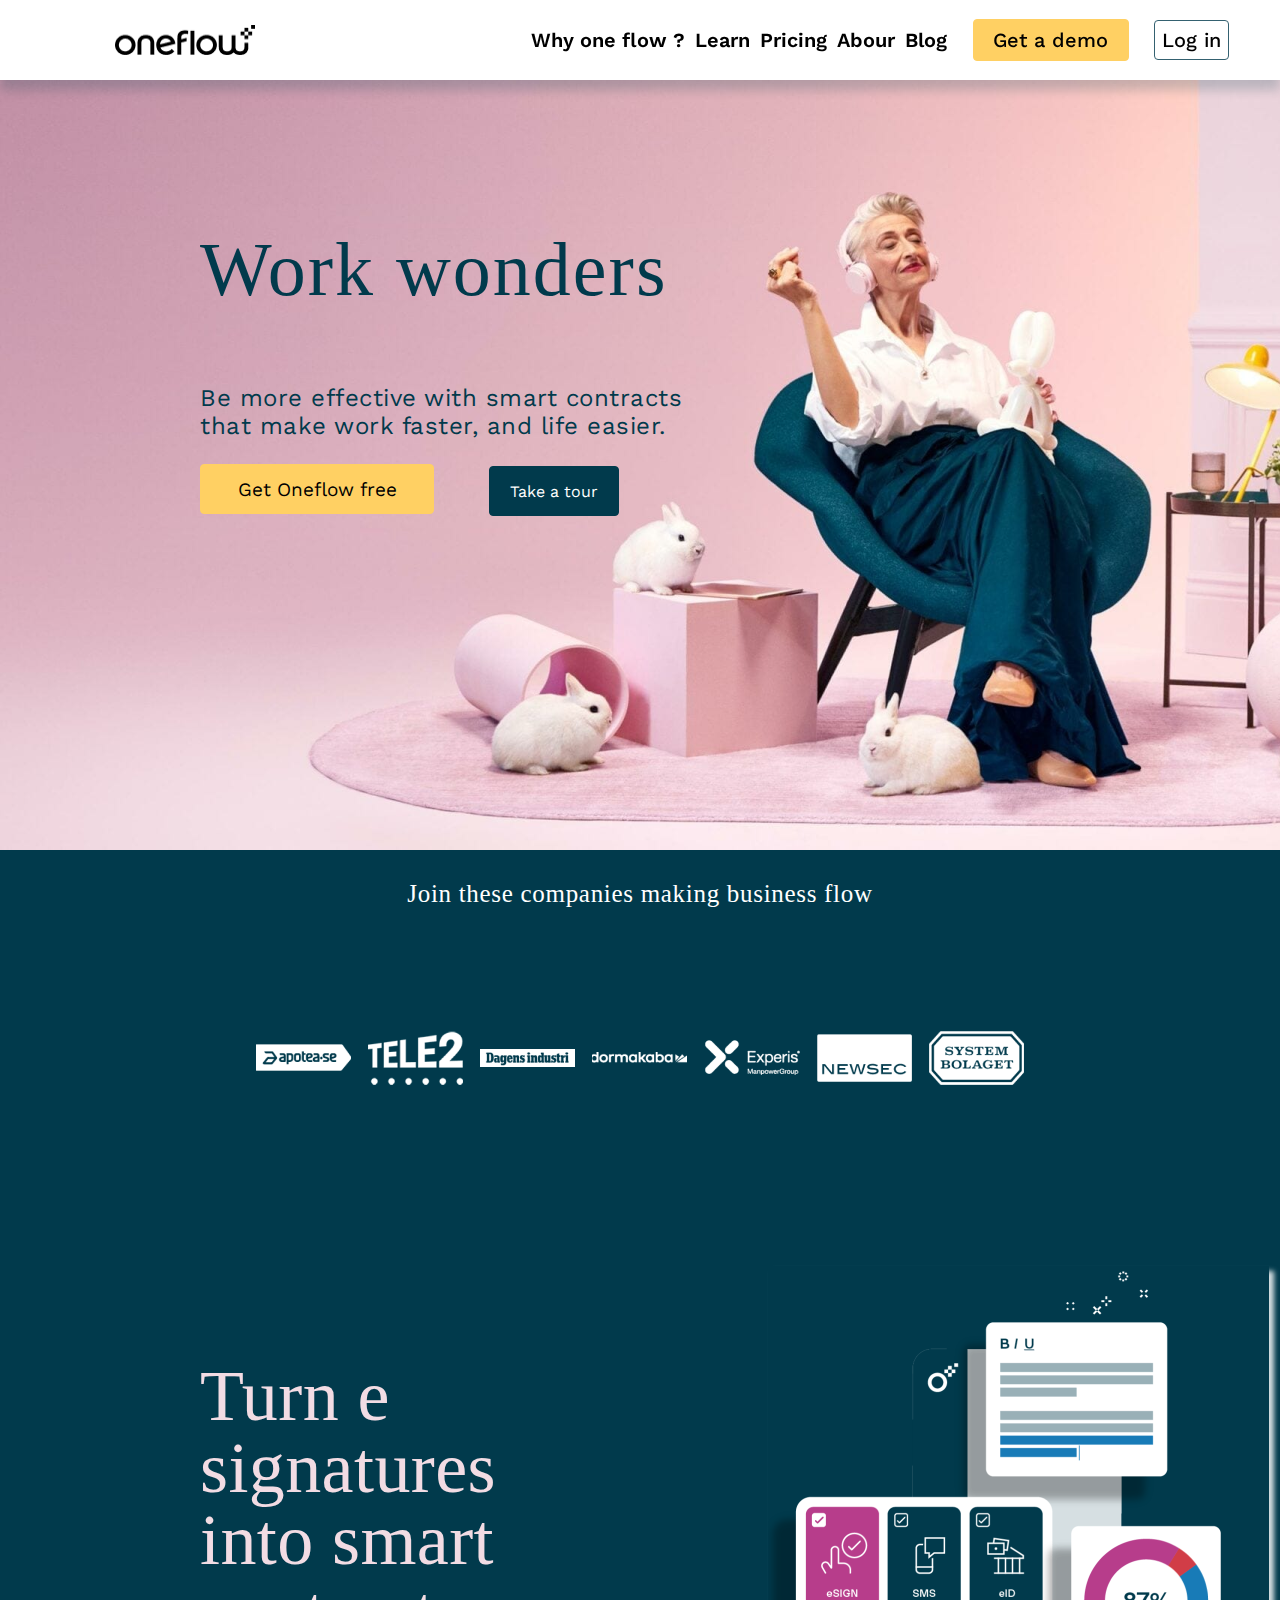
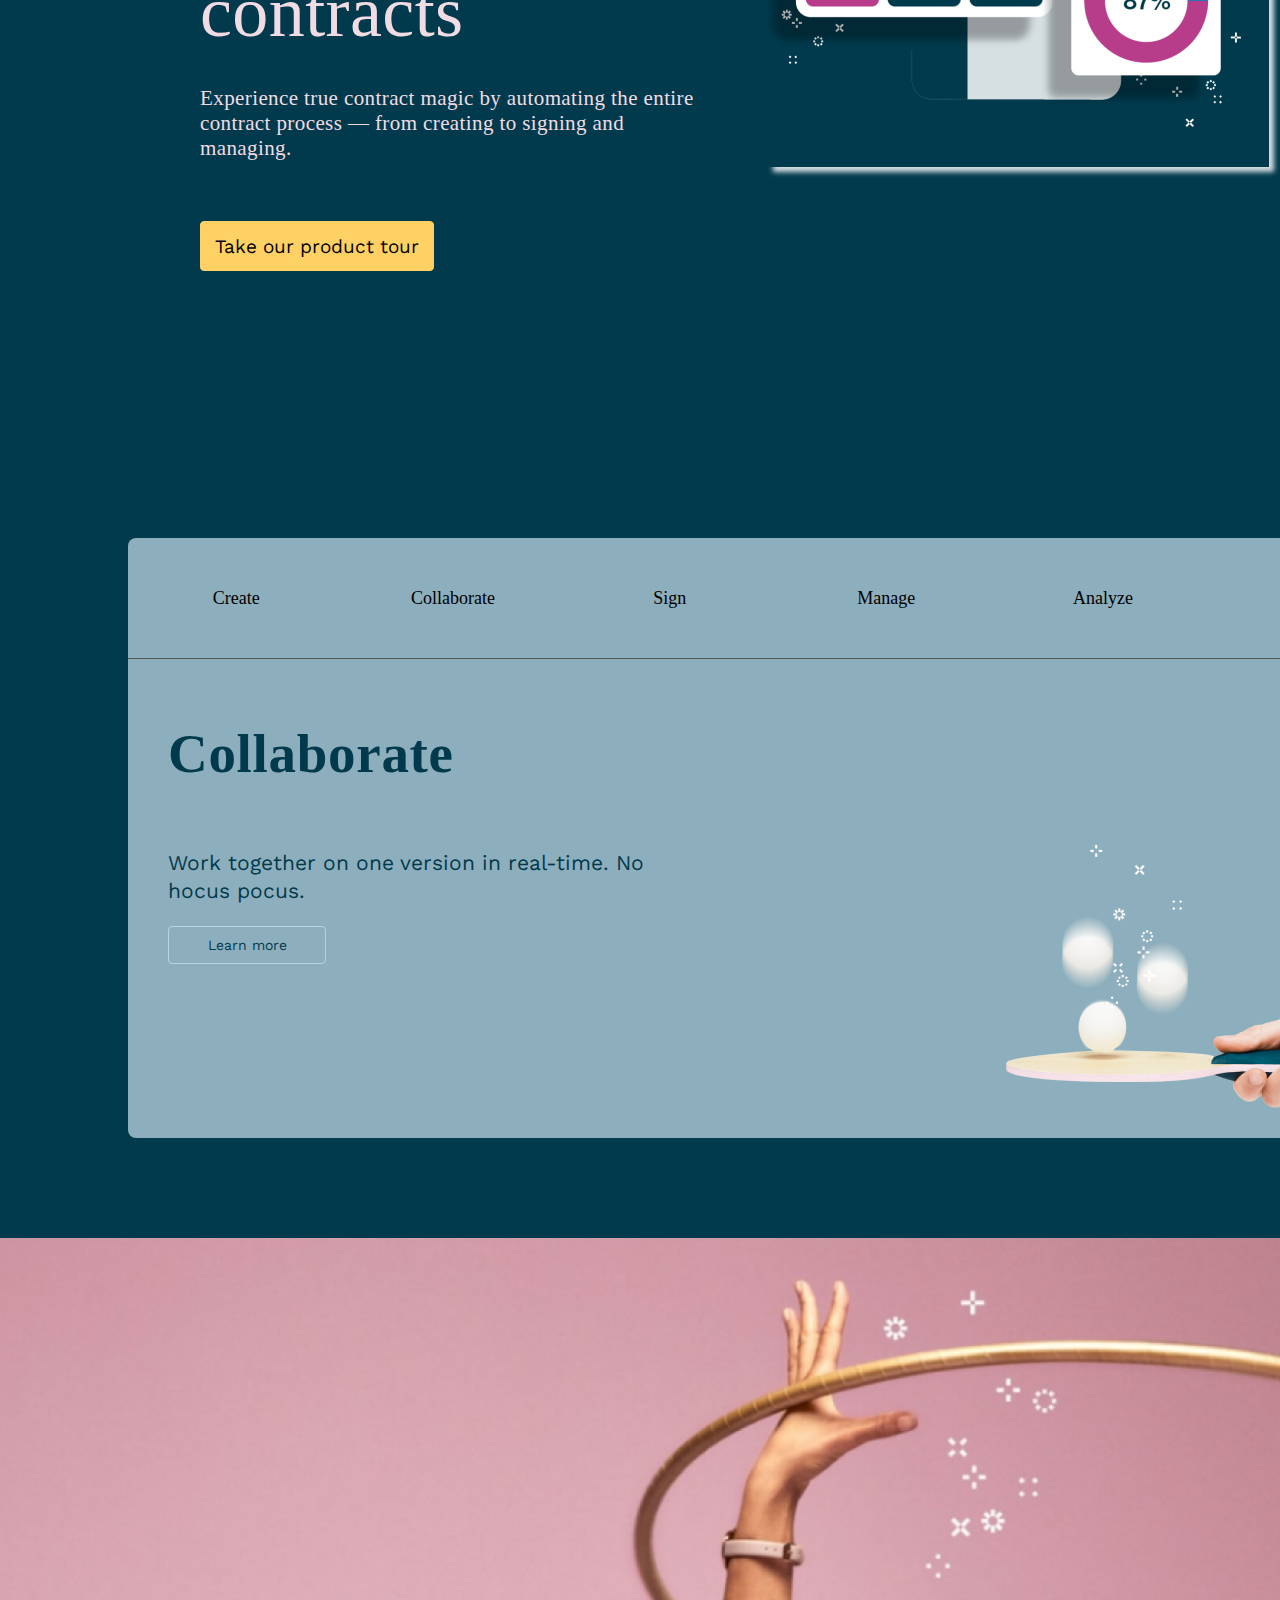
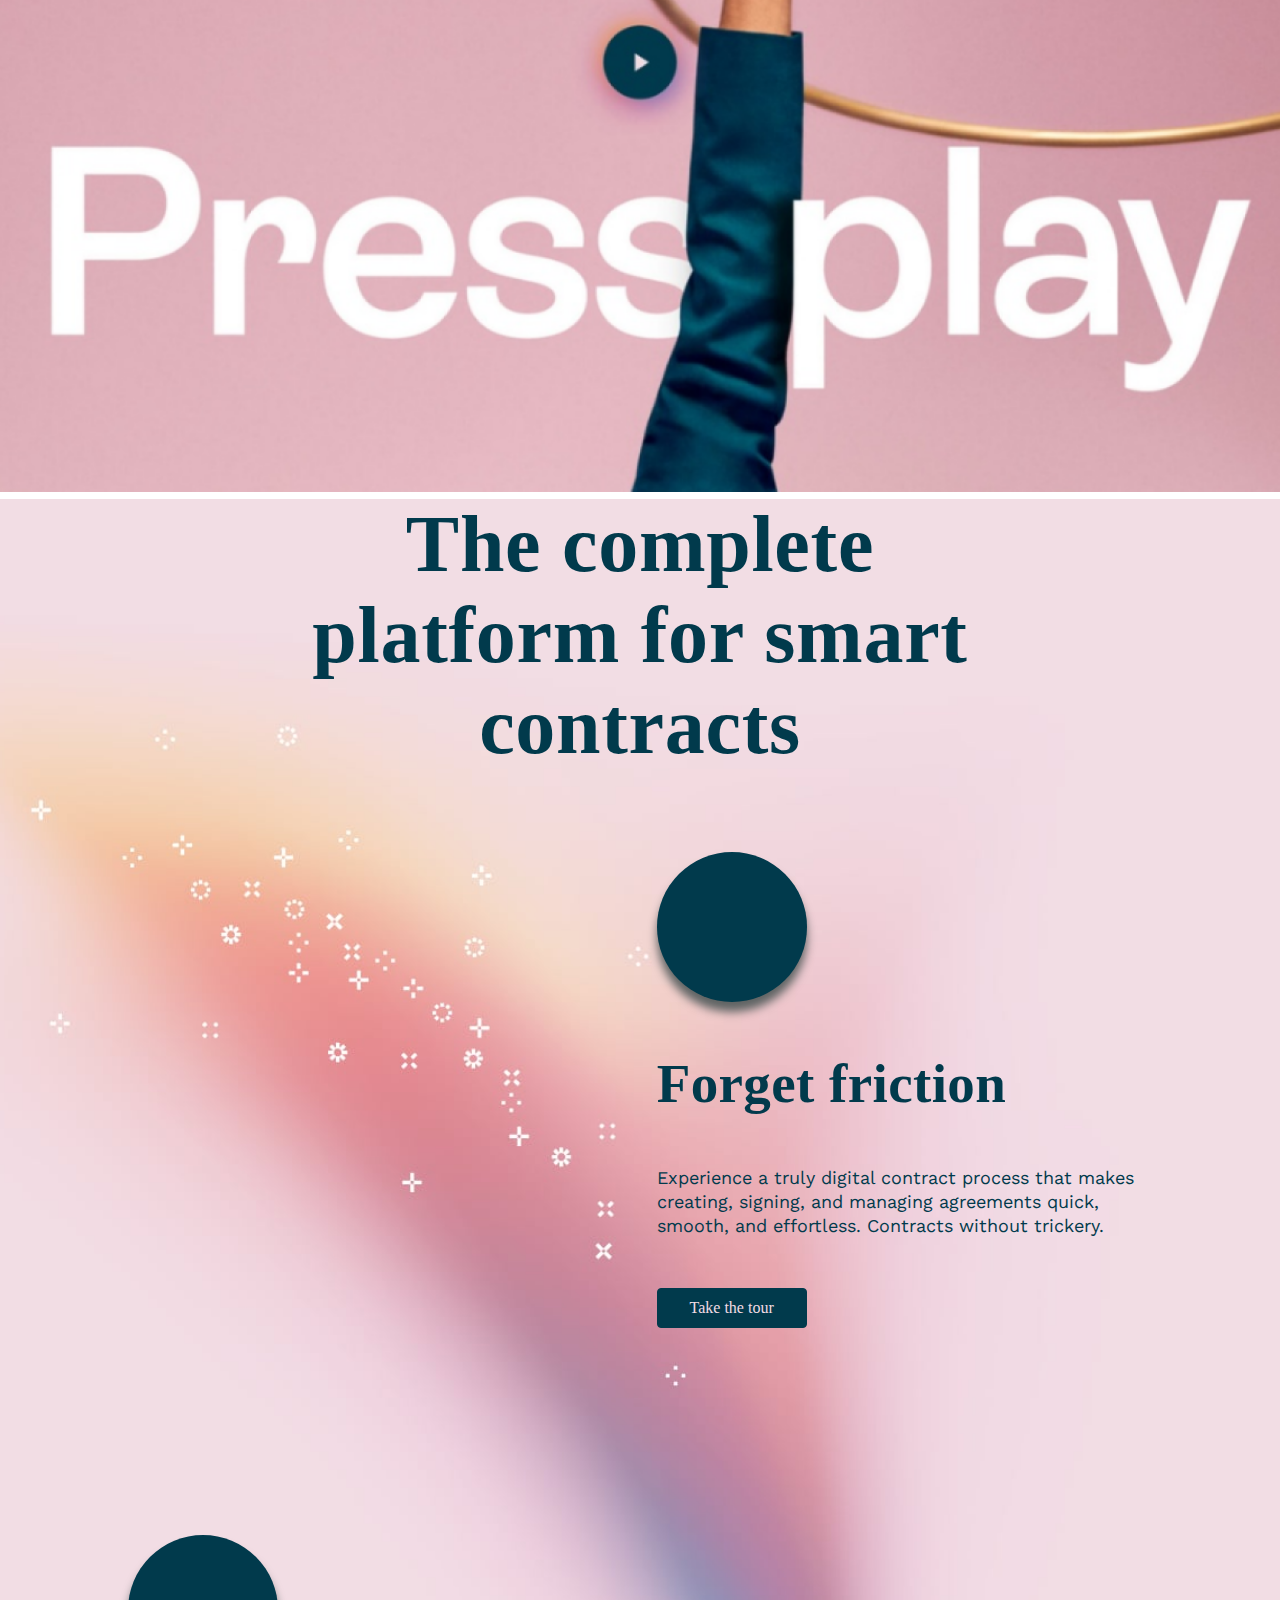
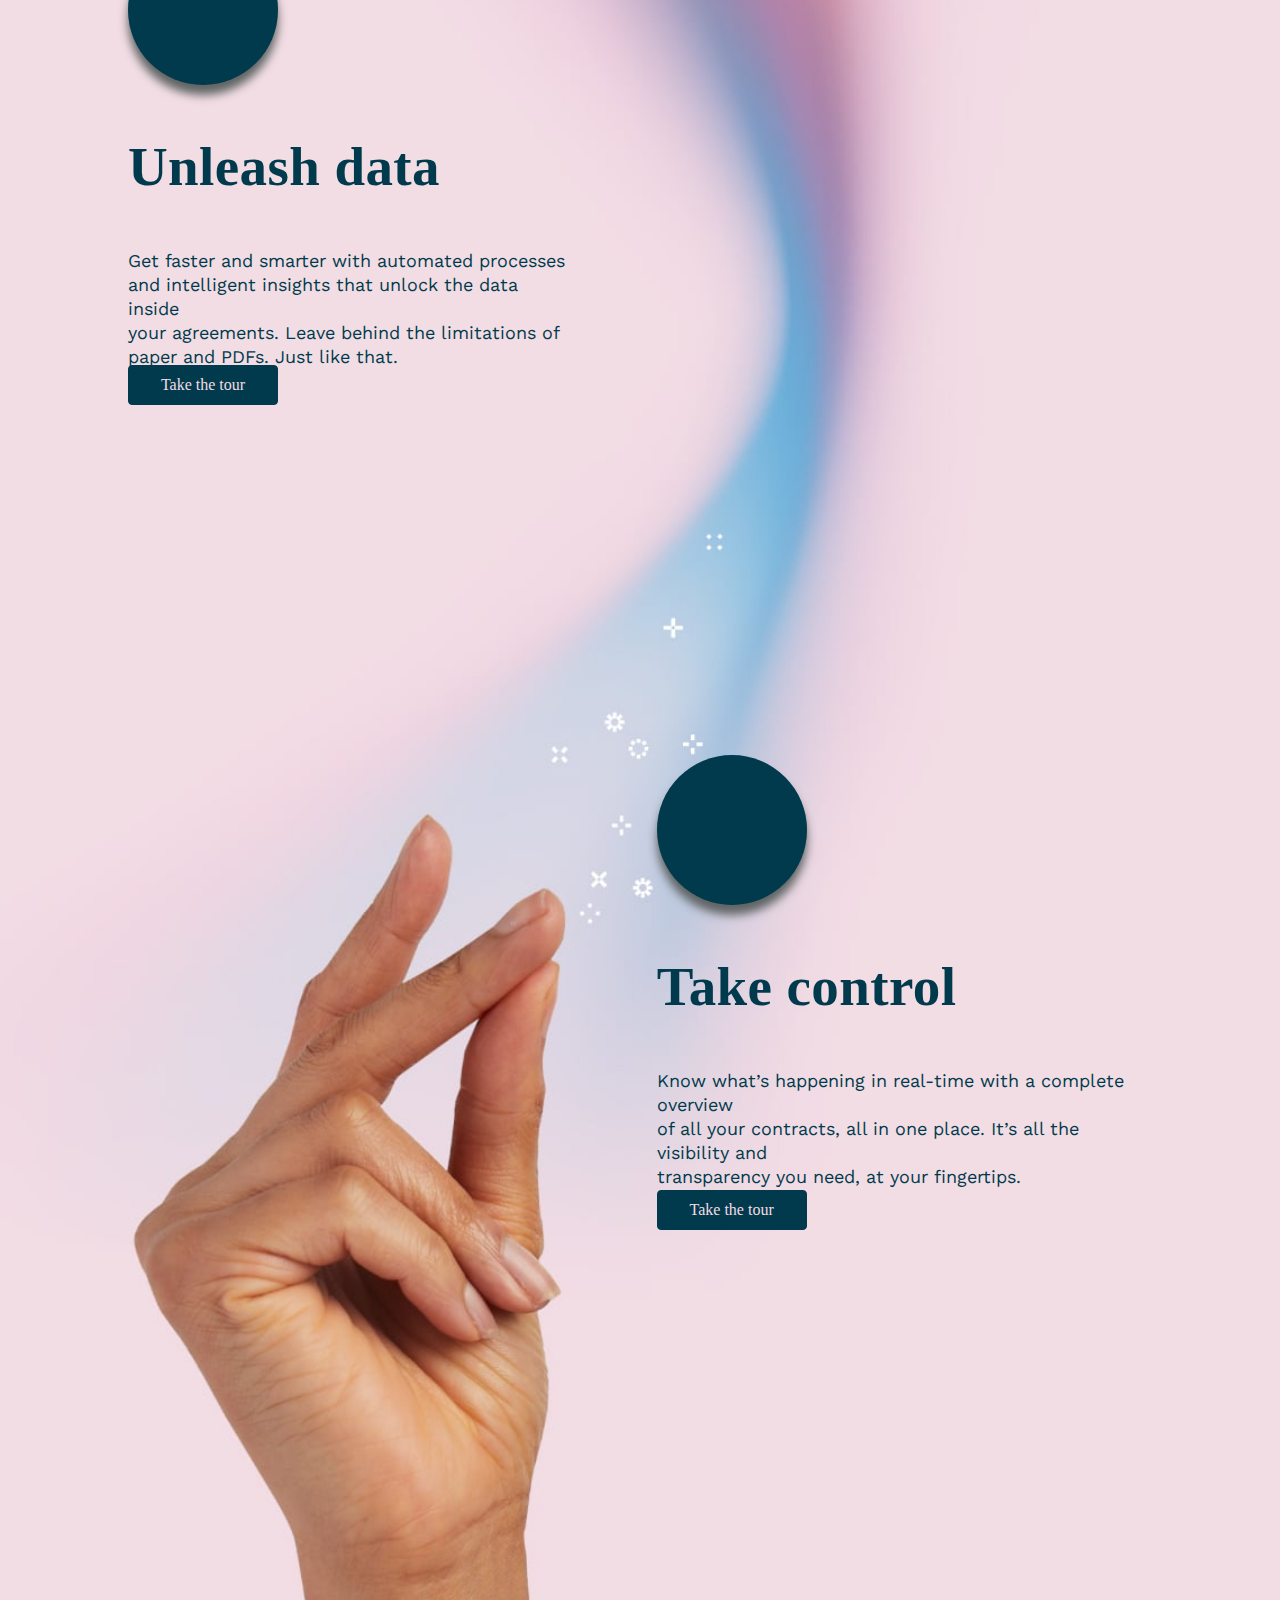
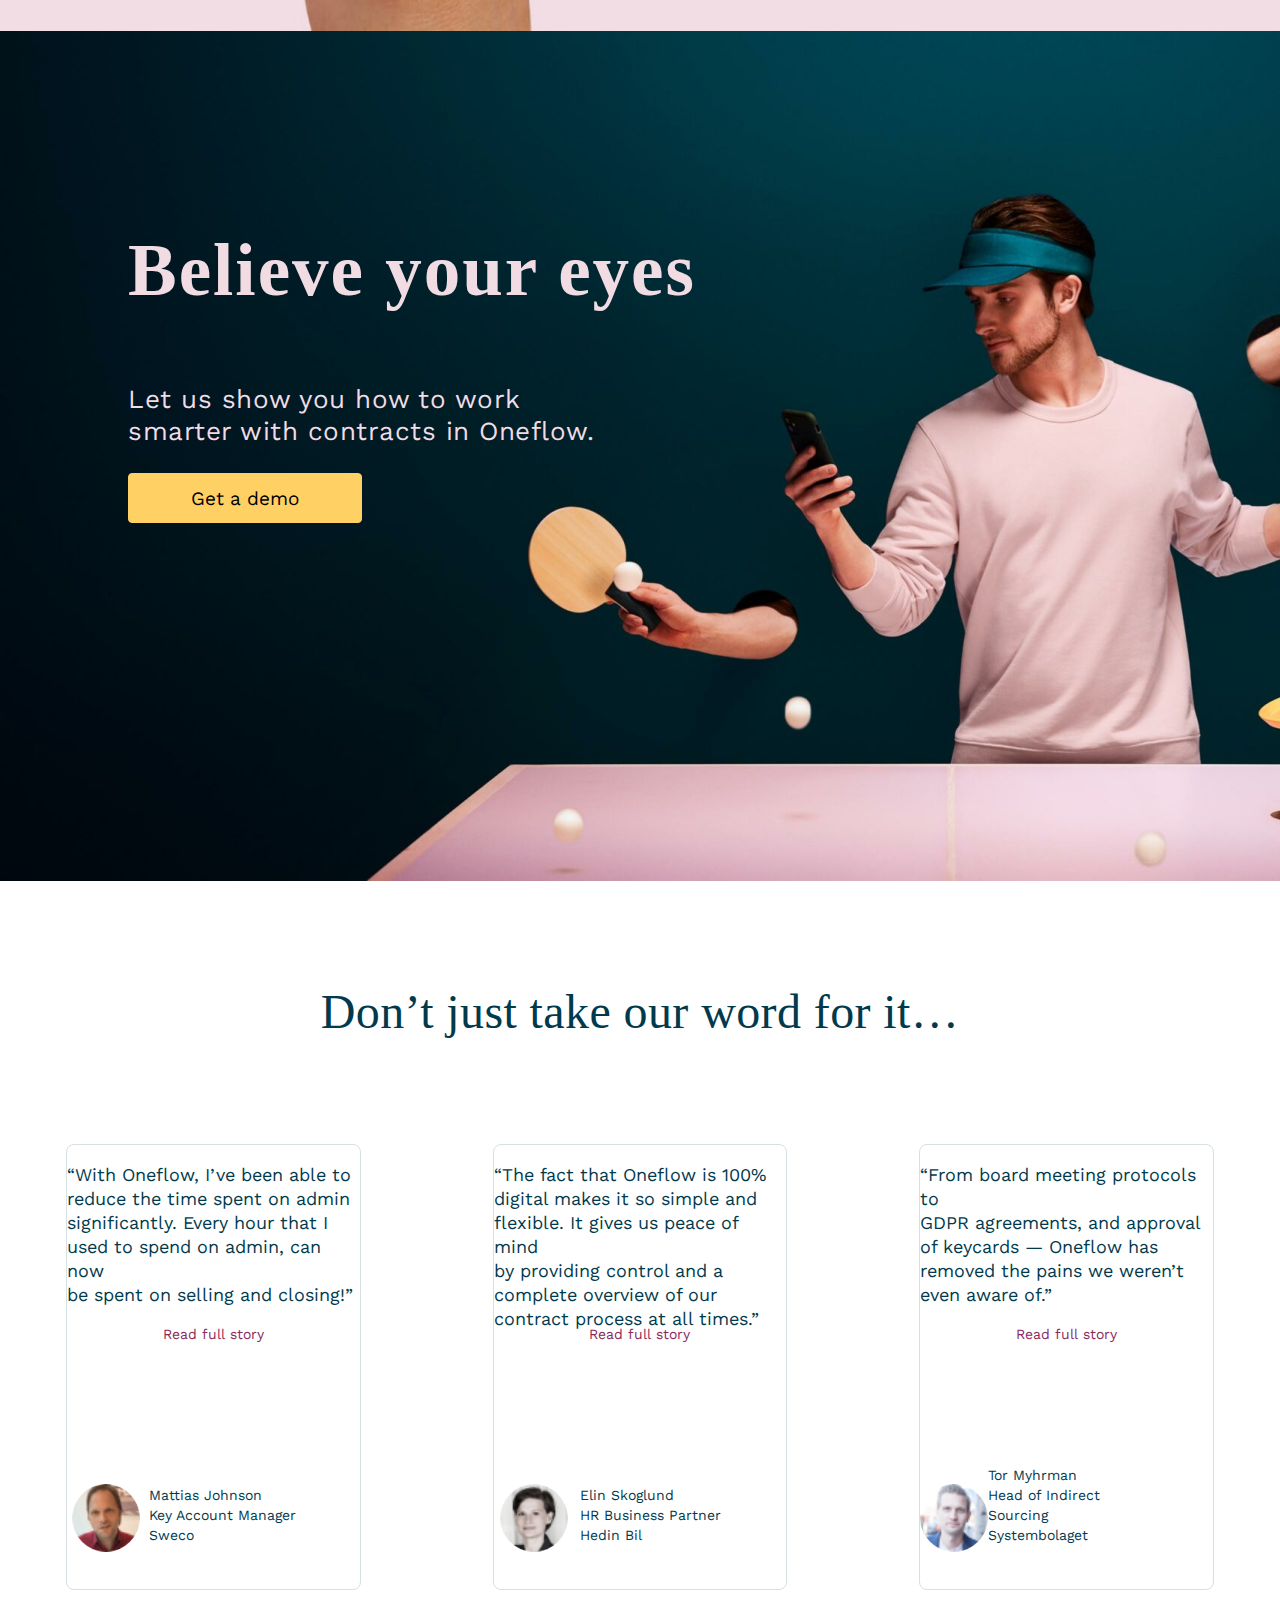
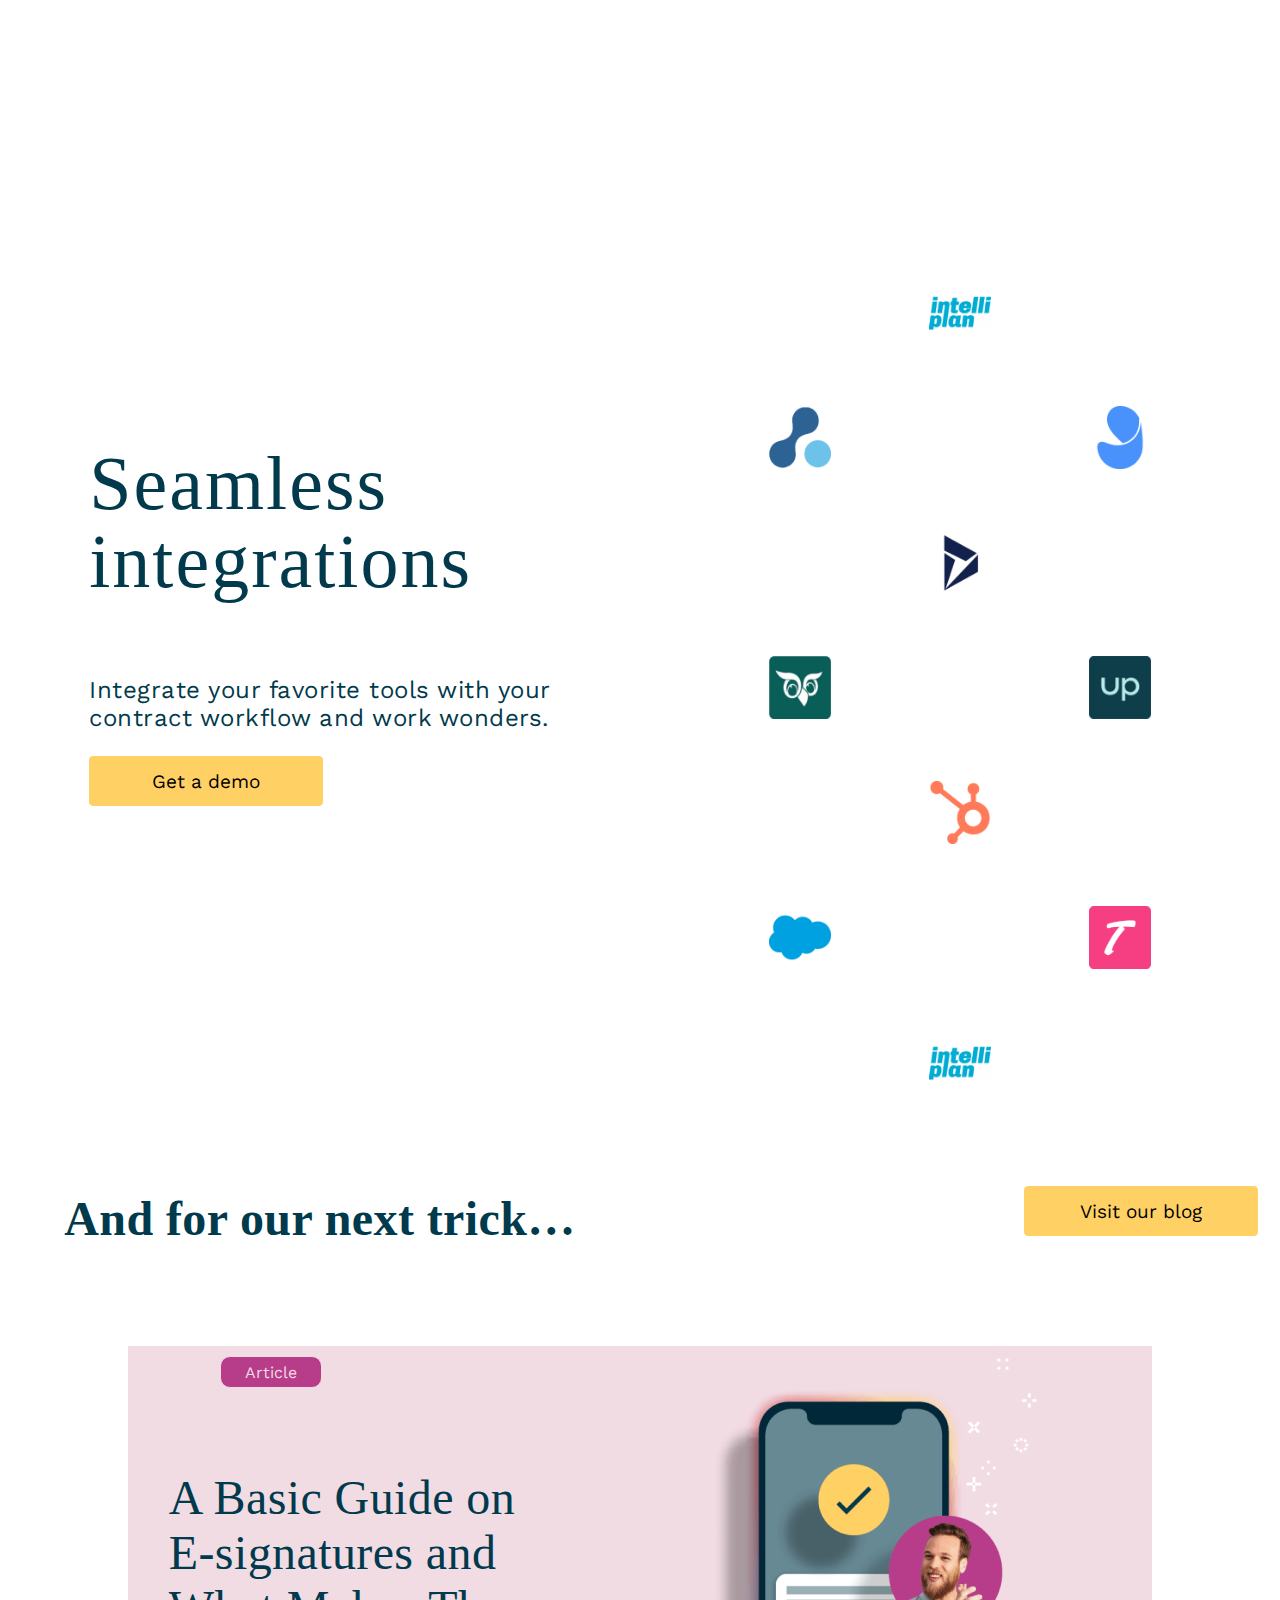
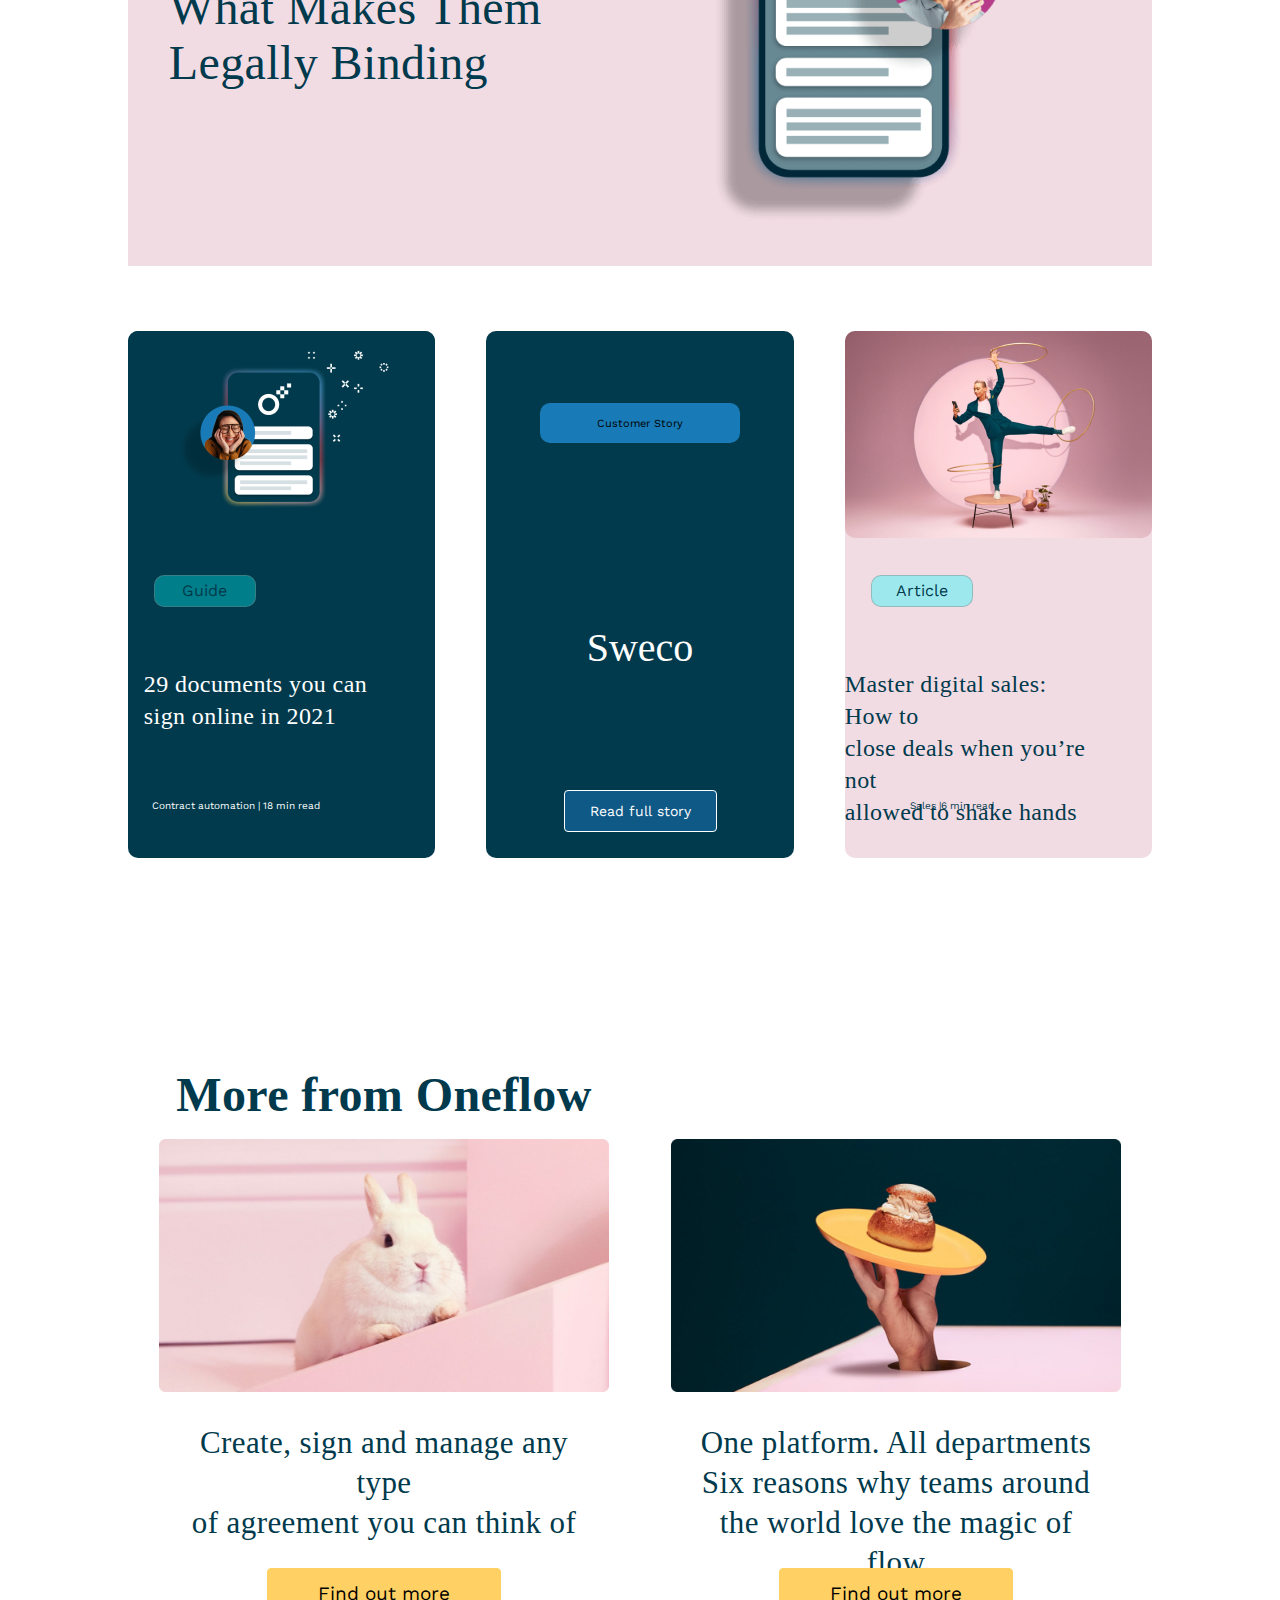
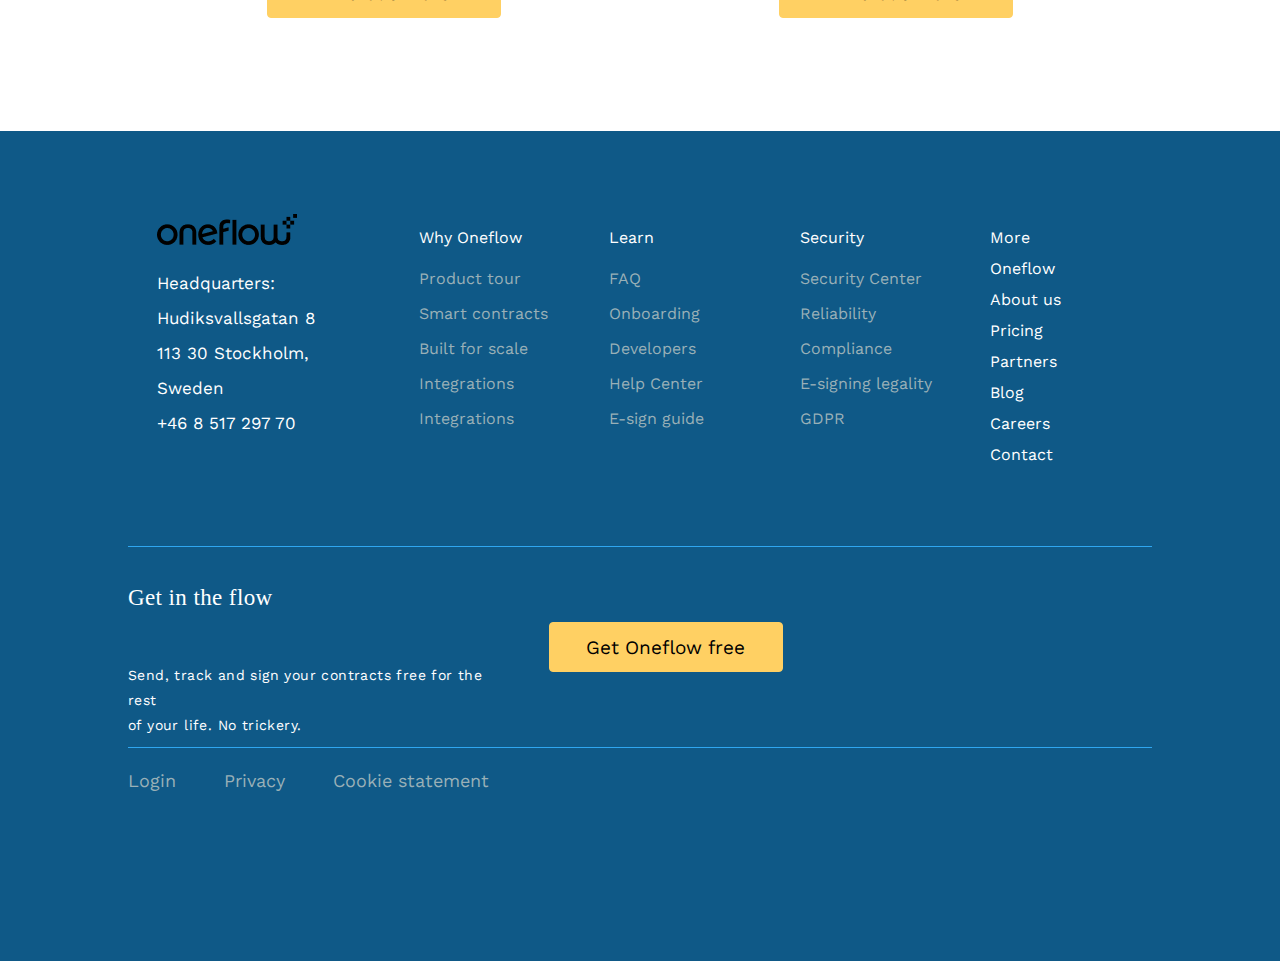
==== index.html @ a1684551 "git commit --amend -m "i added to order"" ====
<!DOCTYPE html>
<html lang="en">

<head>
    <meta charset="UTF-8">
    <meta http-equiv="X-UA-Compatible" content="IE=edge">
    <meta name="viewport" content="width=device-width, initial-scale=1.0">
    <title>Document</title>
    <link rel="stylesheet" href="style.css">
    <link rel="preconnect" href="https://fonts.googleapis.com">
    <link rel="preconnect" href="https://fonts.gstatic.com" crossorigin>
    <link
        href="https://fonts.googleapis.com/css2?family=Anton&family=Work+Sans:ital,wght@0,400;0,500;0,600;0,700;1,700;1,900&display=swap"
        rel="stylesheet">
    <link rel="stylesheet" href="https://cdnjs.cloudflare.com/ajax/libs/font-awesome/6.1.1/css/all.min.css"
        integrity="sha512-KfkfwYDsLkIlwQp6LFnl8zNdLGxu9YAA1QvwINks4PhcElQSvqcyVLLD9aMhXd13uQjoXtEKNosOWaZqXgel0g=="
        crossorigin="anonymous" referrerpolicy="no-referrer" />
    <link rel="stylesheet" href="./style_media.css">
</head>

<body>
    <div class="container">
        <header>

            <div class="header-menu">
                <img class="logo" src="./pictures/logo for project.png">
                <div class="menu-types">
                    <p class="hover">Why one flow ?</p>
                    <p class="hover">Learn</p>
                    <p class="hover">Pricing</p>
                    <p class="hover">Abour</p>
                    <p class="hover">Blog</p>
                </div>
            </div>
            <div class="registration">
                <div class="registration-demo hover">Get a demo</div>
                <button class="registration-button hover">Log in</button>
                <i class="fa-solid fa-earth-africa icon-earth hover"></i>
            </div>



        </header>
        <div class="introdaction">
            <p class="introdaction-big-text">Work wonders</p>
            <p class="introdaction-small-text">Be more effective with smart contracts that make work faster, and life
                easier.
            </p>

            <div class="button1 hover">Get Oneflow free
            </div>
            <div class="button2 hover">Take a tour</div>
        </div>

    </div>




    <div class="advertisement-logos">
        <p>Join these companies making business flow</p>
        <div class="logos2">
            <img class="image hover" src="./pictures/after-header-logo.png">
            <img class="image hover" src="./pictures/after-header-logo2.png">
            <img class="image hover" src="./pictures/after-header-logo3.png">
            <img class="image hover" src="./pictures/after-header-logo4.png">
            <img class="image hover" src="./pictures/after-header-logo5.png">
            <img class="image hover" src="./pictures/after-header-logo6.png">
            <img class="image hover" src="./pictures/after-header-logo7.png">
        </div>
    </div>
    <div class="sugestion">
        <div class="introdaction">
            <p class="sugestion-text-big">Turn e <br> signatures <br> into smart <br> contracts</p>

            <p class="sugestion-text-small">Experience true contract magic by automating the entire contract process —
                from creating to signing and managing.</p>
            <div class="button1 hover">Take our product tour</div>

        </div>
        <div class="decoration">

            <img class="decoration-img" src="./pictures/image for after header.png" alt="">
            <img class="decoration-img1" src="./pictures/image for after header2.png" alt="">
            <img class="decoration-img2" src="./pictures/image for after header3.png" alt="">
        </div>
        <div class="products">
            <div class="products-header">
                <div class="products-header-child"> <i class="fa-solid fa-plus icon-products hover"></i>
                    <p>Create</p>
                </div>
                <div class="products-header-child"><i class="fa-solid fa-align-center icon-products hover"></i>
                    <p>Collaborate</p>
                </div>
                <div class="products-header-child">
                    <i class="fa-solid fa-anchor icon-products hover"></i>
                    <p>Sign</p>
                </div>
                <div class="products-header-child"><i class="fa-solid fa-arrow-down-long
                    icon-products hover"></i>
                    <p>Manage</p>
                </div>
                <div class="products-header-child"><i class="fa-solid fa-spinner icon-products hover"></i>
                    <p>Analyze</p>
                </div>
                <div class="products-header-child"><i class="fa-solid fa-face-smile icon-products hover"></i>
                    <p>Integrate</p>
                </div>
            </div>

            <div class="products-text-container">
                <p class="products-big-text">Collaborate</p>
                <p class="products-small-text">Work together on one version in real-time. No hocus pocus.</p>
                <div class="products-button hover">
                    Learn more
                </div>
            </div>
            <img class="products-img" src="./pictures/tennis.png" alt="">

        </div>

    </div>

    </div>
    <img class="press-play" src="./pictures/press-play.png" alt="">
    <div class="platform">
        <p class="platform-headr-text">The complete <br> platform for smart <br> contracts
        </p>
        <div class="platform-child1">
            <div class="platform-advertisement">
                <div class="platform-advertisement-icon"><i class="fa-brands fa-42-group"></i></div>
                <p class="platform-advertisement-big-text">Forget friction</p>
                <p class="platform-advertisement-small-texts">Experience a truly digital contract process that makes
                    <br>
                    creating,
                    signing, and managing agreements quick, <br> smooth, and effortless. Contracts without trickery.
                </p>
                <div class="take-a-tour-button hover">Take the tour</div>
            </div>
        </div>
        <div class="platform-child2">
            <div class="platform-advertisement">
                <div class="platform-advertisement-icon "><i class="fa-brands fa-accusoft "></i></div>
                <p class="platform-advertisement-big-text">Unleash data</p>
                <p class="platform-advertisement-small-texts">Get faster and smarter with automated processes <br> and
                    intelligent
                    insights that unlock the data inside <br> your agreements. Leave behind the limitations of <br>
                    paper
                    and
                    PDFs. Just like that.</p>
                <div class="take-a-tour-button hover">Take the tour</div>
            </div>
        </div>
        <div class="platform-child1">
            <div class="platform-advertisement">
                <div class="platform-advertisement-icon"><i class="fa-solid fa-archway"></i>
                </div>
                <p class="platform-advertisement-big-text">Take control</p>
                <p class="platform-advertisement-small-texts">Know what’s happening in real-time with a complete
                    overview
                    <br> of all
                    your contracts, all in one place. It’s all the visibility and <br> transparency you need, at your
                    fingertips.
                </p>
                <div class="take-a-tour-button hover">Take the tour</div>
            </div>
        </div>

    </div>
    <div class="contract">

        <div class="contract-child">
            <p class="contract-text-big">Believe your eyes</p>

            <p class="contract-text-small">Let us show you how to work <br> smarter with contracts in Oneflow.</p>

            <div class="button1 hover">Get a demo</div>
        </div>
    </div>
    <div class="information">
        <div class="information-starting">
            <p>Don’t just take our word for it…</p>
        </div>
        <div class="information-container">

            <div class="information-profile">
                <p class="information-text">“With Oneflow, I’ve been able to <br> reduce the time spent on admin <br>
                    significantly. Every hour that
                    I <br> used to
                    spend on admin, can now <br> be spent on selling and closing!”</p>
                <p class="link-information hover">Read full story</p>
                <div class="information-workers">
                    <img class="information-img" src="./pictures/sixth-childs-pictures1.png" alt="">
                    <p>Mattias Johnson <br>
                        Key Account Manager <br>Sweco</p>
                </div>
            </div>

            <div class="information-profile">
                <p class="information-text">“The fact that Oneflow is 100% <br> digital makes it so simple and <br>
                    flexible. It gives us peace of mind <br> by providing control and a <br> complete overview of our
                    <br>
                    contract process at all times.”
                </p>
                <p class="link-information hover">Read full story</p>
                <div class="information-workers">
                    <img class="information-img" src="./pictures/sixth-childs-pictures2.png" alt="">
                    <p>Elin Skoglund<br>
                        HR Business Partner <br>Hedin Bil</p>
                </div>
            </div>

            <div class="information-profile">
                <p class="information-text">“From board meeting protocols to <br> GDPR agreements, and approval <br> of
                    keycards — Oneflow has <br> removed the pains we weren’t <br> even aware of.”</p>
                <p class="link-information hover">Read full story</p>
                <div class="information-workers">
                    <img class="information-img" src="./pictures/sixth-childs-pictures3.png" alt="">
                    <p>Tor Myhrman<br>
                        Head of Indirect Sourcing<br>Systembolaget</p>
                </div>
            </div>
        </div>
    </div>
    <div class="companies-container">
        <div class="companies-part1">
            <div class="companies-information">
                <div>
                    <p class="introdaction-big-text">Seamless <br> integrations</p>
                    <p class="introdaction-small-text">Integrate your favorite tools with your <br> contract
                        workflow
                        and work
                        wonders.</p>
                    <div class="button1 hover">Get a demo</div>
                </div>
            </div>
            <p class="next-trick">And for our next trick…</p>
        </div>
        <div class="companies-logo">
            <div class="space"></div>
            <div class="logos">
                <img class="hover size" src="./pictures/sevens-logos2.png">

            </div>
            <div class="logos">
                <img class="hover size" src="./pictures/sevens-logos1.png" alt="">

                <img class="hover size" src="./pictures/sevens-logos3.png">
            </div>

            <div class="logos">
                <img class="hover size" src="./pictures/sevens-logos4.png" alt="">
            </div>

            <div class="logos">
                <img class="hover size" src="./pictures/sevens-logos5.png">

                <img class="hover size" src="./pictures/sevens-logos6.png">
            </div>
            <div class="logos">
                <img class="hover size" src="./pictures/sevens-logos7.png" alt="">

            </div>
            <div class="logos">
                <img class="hover size" src="./pictures/sevens-logos8.png" alt="">

                <img class="hover size" src="./pictures/sevens-logos9.png" alt="">
            </div>
            <div class="logos"><img class="hover size" src="./pictures/sevens-logos10.png">
            </div>
            <div class="companies-button button1 hover">Visit our blog</div>
        </div>
    </div>

    <div class="signature">
        <div class="signature-container">
            <div class="space2"></div>

            <div class="signature-part1">
                <div class="artiсle">
                    <div class="article-button hover">Article</div>
                </div>

                <div class="signature-text">
                    <p>A Basic Guide on <br> E-signatures and <br> What Makes Them <br>
                        Legally Binding</p>
                </div>


            </div>
            <div class="signature-img "><img class="eight-child1-image" src="./pictures/eight-child1-image.png" alt="">
            </div>
        </div>
    </div>
    <div class="guide">
        <div class="guide-container">
            <div class="guide-childs">
                <div class="guide-img"><img class="img-setting" src="./pictures/eight-child2-first-img.png" alt="">
                </div>
                <div class="guide-button">
                    <div class="article-button color-button hover">
                        Guide
                    </div>
                </div>
                <p class="guide-big-text">29 documents you can <br> sign online in 2021</p>
                <p class="guide-small-text">Contract automation | 18 min read</p>
            </div>

            <div class="guide-childs">
                <div class="customer-story">
                    <div class="customer-button hover">Customer Story</div>
                </div>
                <p class="sweco">Sweco</p>
                <div class="story-button-container">
                    <div class="story-button hover"> Read full story</div>
                </div>

            </div>

            <div class="guide-childs background">
                <div class="guide-img"><img class="img-setting" src="./pictures/eight-child2-third-img.png" alt="">
                </div>
                <div class="guide-button">
                    <div class="article-button color-button hover">Article

                    </div>
                </div>

                <p class="guide-big-text color">Master digital sales: How to <br> close deals when you’re not <br>
                    allowed to shake hands</p>

                <p class="guide-small-text color"> Sales |6 min read</p>
            </div>
        </div>
    </div>

    <div class="product">
        <div class="product-spacing">
            <p class="product-introduce">More from Oneflow</p>


            <div class="prodict-container">
                <div class="product-child1">
                    <div class="product-img"><img class="product-img-setting" src="./pictures/nine-child-img.png"
                            alt="">
                    </div>
                    <p class="product-big-text">Create, sign and manage any type <br> of agreement you can think of</p>
                    <div class="product-button">
                        <div class="button1 hover">Find out more</div>
                    </div>
                </div>
                <div class="product-child1">
                    <div class="product-img"><img class="product-img-setting" src="./pictures/nine-child-img2.png"
                            alt="">

                    </div>
                    <p class="product-big-text">One platform. All departments <br>Six reasons why teams around <br> the
                        world love the magic of flow</p>
                    <div class="product-button">
                        <div class="button1 hover">Find out more</div>
                    </div>
                </div>
            </div>


        </div>

    </div>


    <footer>
        <div class="footer-container">
            <div class="footer-up-container">
                <div class="up-contacts">
                    <div class="footer-logo">
                        <img src="./pictures/logo for project.png" alt="">
                    </div>
                    <p class="contacts">
                        Headquarters: <br>
                        Hudiksvallsgatan 8 <br>
                        113 30 Stockholm, Sweden <br>
                        +46 8 517 297 70
                    </p>
                </div>
                <div class="contacts-consol">
                    <p class="footer-text-upper hover">

                        Why Oneflow
                    <p class="footer-up-small-text">
                        Product tour <br>
                        Smart contracts <br>
                        Built for scale <br>
                        Integrations <br>
                        Integrations <br>

                    </p>
                    </p>

                </div>
                <div class="contacts-consol">
                    <p class="footer-text-upper hover">
                        Learn
                    <p class="footer-up-small-text"> FAQ<br>
                        Onboarding <br>
                        Developers <br>
                        Help Center <br>
                        E-sign guide <br></p>
                    </p>
                </div>
                <div class="contacts-consol">
                    <p class="footer-text-upper hover">
                        Security
                    <p class="footer-up-small-text">

                        Security Center <br>
                        Reliability<br>
                        Compliance <br>
                        E-signing legality<br>
                        GDPR
                    </p>
                </div>
                <div class="contacts-consol">
                    <p class="footer-text-upper">
                    <p class="hover"> More </p>
                    <p class="hover">Oneflow </p>
                    <p class="hover">About us </p>
                    <p class="hover">Pricing </p>
                    <p class="hover"> Partners </p>
                    <p class="hover">Blog </p>
                    <p class="hover"> Careers</p>
                    <p class="hover">Contact</p>
                    </p>
                </div>
            </div>

            <div class="footer-bottom">
                <div class="footer-bottom-sugestion">
                    Get in the flow
                    <p class="footer-botton-small-text">Send, track and sign your contracts free for the rest <br> of
                        your
                        life. No trickery.</p>
                </div>
                <div class="footer-botton-button">
                    <div class="button1 hover">Get Oneflow free</div>
                </div>
            </div>
            <div class="footer-host">
                <p class="hover">Login</p>
                <p class="hover">Privacy</p>
                <p class="hover">Cookie statement</p>
                <i class="fa-solid fa-earth-africa icon-footer hover"></i>
            </div>
        </div>

    </footer>
</body>

</html>
---- style.css ----
body {
  display: block;
  margin-top: 0%;
  margin-left: 0%;

  height: 11186px;
  width: 100%;
}
.container {
  height: 850px;
  width: 100%;

  background-image: url(./pictures/wall\ paper\ for\ header.png);
  object-fit: cover;
  background-repeat: no-repeat;
  background-size: cover;
}

header {
  background-color: #ffffff;
  position: sticky;
  z-index: 1;
  display: flex;
  height: 80px;
  width: 100%;
  left: 0%;

  top: 0px;

  box-shadow: 0px 10px 10px rgba(1, 58, 76, 0.2);
}

.header-menu {
  display: flex;
  align-items: center;
  justify-content: space-between;
  margin-left: 9%;
  display: flex;
  width: 65%;
  height: 100%;
}
.logo {
  top: 20%;
  width: 139.97px;
  height: 30.95px;
  left: 0.03px;
}
.menu-types {
  font-family: "Work Sans";
  font-style: normal;
  font-weight: 600;
  font-size: 20px;

  display: flex;
  align-items: center;
  justify-content: space-between;
  width: 50%;
  height: 100%;
}
.registration {
  display: flex;
  align-items: center;
  justify-content: space-between;
  position: absolute;
  left: 76%;
  width: 22%;
  height: 100%;
  font-family: "Work Sans";
  font-style: normal;
  font-weight: 500;
  font-size: 20px;
}
.registration-demo {
  display: flex;
  align-items: center;
  justify-content: space-around;
  width: 154px;
  height: 40px;
  border-radius: 4px;
  background: #ffd063;
  border: 1px solid #ffd063;
}
.registration-button {
  box-sizing: border-box;
  width: 75px;
  height: 40px;
  background: #ffffff;
  border: 1px solid #346170;
  border-radius: 4px;
  font-family: "Work Sans";
  font-style: normal;
  font-weight: 500;
  font-size: 20px;
}
.icon-earth {
  font-size: 30px;
  color: #050606;
}
.introdaction {
  margin-top: 150px;
  margin-left: 200px;
  width: 510px;
  height: 300px;
}
.introdaction-big-text {
  font-family: "Roboto";
  font-style: normal;
  font-weight: 400;
  font-size: 76px;
  line-height: 78px;
  letter-spacing: 2px;
  color: #013a4c;
}
.introdaction-small-text {
  font-family: "Work Sans";
  font-style: normal;
  font-weight: 400;
  font-size: 24px;
  letter-spacing: 0.5px;
  color: #013a4c;
}
.button1 {
  box-sizing: border-box;
  display: flex;
  align-items: center;
  justify-content: space-around;
  height: 50px;
  width: 234px;
  left: 0%;
  top: 70%;
  background: #ffd063;
  border: 1px solid #ffd063;
  border-radius: 4px;
  font-family: "Work Sans";
  font-style: normal;
  font-weight: 400;
  font-size: 19px;
}
.button2 {
  box-sizing: border-box;

  width: 130px;
  height: 50px;
  margin-top: -48px;
  margin-left: 289px;
  background: #013a4c;
  border: 1px solid #013a4c;
  border-radius: 4px;
  font-family: "Work Sans";
  font-style: normal;
  font-weight: 400;
  font-size: 16px;
  display: flex;
  justify-content: center;
  align-items: center;
  color: #ffffff;
}
.hover:hover {
  transform: scale(120%);
  transition: 50ms;
}
.advertisement-logos {
  width: 100%;
  height: 288px;
  display: flex;

  justify-content: center;
  background: #013a4c;
  color: #ffffff;
  font-family: "Roboto";
  font-style: normal;
  font-weight: 400;
  font-size: 25px;

  line-height: 38px;
  letter-spacing: 0.7px;
}

.logos2 {
  position: absolute;
  display: flex;
  justify-content: space-between;
  align-items: center;
  top: 900px;
  height: 35%;
  width: 60%;
}

.sugestion {
  width: 100%;
  height: 1700px;
  background: #013a4c;
  display: flex;
}
.sugestion-text {
  width: 40%;

  background-color: #ffd063;
  height: 600px;
  margin: 80px 100px;
}
.sugestion-text-big {
  height: 254px;

  font-family: "Roboto";
  font-style: normal;
  font-weight: 400;
  font-size: 72px;
  line-height: 72px;
  letter-spacing: 0.4px;
  color: #f2dce4;
}
.sugestion-text-small {
  height: 114px;

  font-family: "Roboto";
  font-style: normal;
  font-weight: 400;
  font-size: 21px;
  line-height: 1 2px;
  letter-spacing: 0.4px;
  color: #f2dce4;
}

.decoration {
  margin: 10% 60%;
  position: absolute;
  display: flex;
  width: 500px;
  height: 500px;
  /* background-color: #111010; */
}
.decoration-img {
  height: 501px;
  z-index: 1;
  object-fit: cover;
  box-shadow: 5px 5px 5px #d6dfe2;
  border-radius: 0px;
}
.decoration-img1 {
  position: absolute;
  z-index: 2;
  height: 501px;
  object-fit: cover;

  border-radius: 0px;
}
.decoration-img2 {
  position: absolute;
  z-index: 3;
  height: 501px;
  object-fit: cover;

  border-radius: 0px;
}
.products {
  position: absolute;
  /* margin: 60% -23%; */
  margin-top: 1000px;
  margin-left: 10%;
  height: 600px;
  width: 1300px;

  background: #d3e8f4aa;
  border-radius: 8px;
}
.products-header {
  display: flex;
  justify-content: space-around;
  align-items: center;
  height: 20%;
  width: 100%;
  border-bottom: 1px solid rgb(85, 83, 83);
}
.products-header-child {
  display: flex;
  justify-content: space-around;

  align-items: center;
  width: 10%;
  height: 80%;
  font-size: large;
}
.icon-products {
  position: absolute;
  margin-top: -60px;
  font-size: 27px;
  color: #050606;
}
.products-img {
  object-fit: cover;
  margin-left: 877px;
  margin-top: -257px;
}
.products-text-container {
  margin-left: 40px;
  /* background-color: #346170; */
  width: 40%;
  height: 60%;
}
.products-big-text {
  font-family: "Roboto";
  font-style: normal;
  font-weight: 700;
  font-size: 55px;
  line-height: 80px;
  letter-spacing: 0.7px;
  color: #013a4c;
}
.products-small-text {
  height: 56px;
  font-family: "Work Sans";
  font-style: normal;
  font-weight: 400;
  font-size: 21px;
  line-height: 28px;

  color: #013a4c;
}
.products-button {
  width: 30%;
  height: 10%;
  display: flex;
  justify-content: space-around;
  align-items: center;
  font-family: "Work Sans";
  font-style: normal;
  font-weight: 400;
  font-size: 14px;
  color: #013a4c;
  border: 1px solid #d3e8f4a3;
  border-radius: 4px;
}
.press-play {
  object-fit: cover;
  width: 100%;
  height: 854px;
}
.platform {
  height: 2732px;
  width: 100%;
  background-color: #346170;
  background-image: url(./pictures/shelkunchik.png);
  object-fit: cover;
  background-repeat: no-repeat;
  background-size: cover;
  margin-top: -6%;
}

.platform-headr-text {
  font-family: "Roboto";
  font-style: normal;
  font-weight: 700;
  font-size: 80px;
  /* line-height: 80px; */
  letter-spacing: 0.7px;
  color: #013a4c;
  text-align: center;
}
.platform-child1 {
  height: 25%;
  width: 90%;
  display: flex;
  justify-content: end;
}
.platform-child2 {
  margin-left: 10%;

  height: 30%;
  width: 80%;
}
.platform-advertisement {
  height: 100%;
  width: 43%;
}
.platform-advertisement-icon {
  display: flex;
  align-items: center;
  justify-content: center;
  width: 150px;
  height: 150px;
  background: #013a4c;
  border-radius: 50%;
  box-shadow: 0px 10px 10px #5f6464;
  font-size: 80px;
  color: #f2dce4;
}
.platform-advertisement-big-text {
  height: 54px;
  font-family: "Roboto";
  font-style: normal;
  font-weight: 700;
  font-size: 55px;
  line-height: 54px;
  letter-spacing: 0.4px;
  color: #013a4c;
}
.platform-advertisement-small-texts {
  height: 72px;
  font-family: "Work Sans";
  font-style: normal;
  font-weight: 400;
  font-size: 18px;
  line-height: 24px;
  color: #013a4c;
}
.take-a-tour-button {
  display: flex;
  align-items: center;
  justify-content: space-around;
  box-sizing: border-box;
  margin-top: 10%;

  height: 40px;
  width: 150px;
  background: #013a4c;
  border: 1px solid #013a4c;
  border-radius: 4px;
  color: #f2dce4;
}

.contract {
  height: 850px;
  width: 100%;
  background-image: url(./pictures/fifth-child.png);
  object-fit: cover;
  background-repeat: no-repeat;
  background-size: cover;
  display: flex;
}
.contract-child {
  width: 50%;
  height: 80%;
  margin-top: 10%;
  margin-left: 10%;
}
.contract-text-big {
  font-family: "Roboto";
  font-style: normal;
  font-weight: 700;
  font-size: 73px;
  line-height: 78px;
  letter-spacing: 2px;
  color: #f2dce4;
}
.contract-text-small {
  font-family: "Work Sans";
  font-style: normal;
  font-weight: 400;
  font-size: 26px;
  line-height: 32px;
  letter-spacing: 0.5px;
  color: #f2dce4;
}

.information {
  height: 750px;
  width: 100%;
}
.information-starting {
  display: flex;
  justify-content: center;
  align-items: center;

  width: 100%;
  height: 35%;

  font-family: "Roboto";
  font-style: normal;
  font-weight: 400;
  font-size: 48px;
  line-height: 54px;
  letter-spacing: 0.4px;
  color: #013a4c;
}
.information-container {
  display: flex;
  justify-content: space-around;
  height: 60%;
  width: 100%;
}
.information-profile {
  box-sizing: border-box;

  height: 446px;
  border: 1px solid #d6dfe2;
  border-radius: 8px;
  width: 23%;
}
.information-text {
  display: flex;
  justify-content: center;

  height: 120px;
  font-family: "Work Sans";
  font-style: normal;
  font-weight: 400;
  font-size: 18px;
  line-height: 24px;
  color: #013a4c;
}
.link-information {
  display: flex;
  align-items: center;
  justify-content: center;
  height: 15%;
  font-family: "Work Sans";
  font-style: normal;
  font-weight: 400;
  font-size: 14px;
  line-height: 18px;

  color: #89285b;
}
.information-workers {
  display: flex;
  justify-content: space-around;
  align-items: flex-end;
  width: 80%;
  height: 40%;
  font-family: "Work Sans";
  font-style: normal;
  font-weight: 400;
  font-size: 14px;
  line-height: 20px;

  color: #013a4c;
}
.information-img {
  height: 68px;
  border-radius: 50%;
  margin-bottom: 3%;
}

.companies-container {
  height: 1250px;
  width: 100%;

  display: flex;
}
.companies-part1 {
  width: 50%;
  height: 100%;
}
.companies-information {
  width: 100%;
  height: 89%;
  display: flex;
  align-items: center;
  justify-content: space-around;
}
.next-trick {
  text-align: center;
  font-family: "Roboto";
  font-style: normal;
  font-weight: 700;
  font-size: 48px;
  line-height: 54px;
  letter-spacing: 0.4px;
  color: #013a4c;
}
.space {
  width: 100%;
  height: 20%;
}
.companies-logo {
  height: 100%;
  width: 50%;
}
.logos {
  height: 10%;

  display: flex;
  justify-content: space-around;
}
.size {
  height: 50%;
}
.companies-button {
  margin-top: 30px;
  margin-left: 60%;
}
.signature {
  height: 650px;
  width: 100%;
  display: flex;
  justify-content: center;
  align-items: center;
}
.signature-container {
  display: flex;
  width: 80%;
  height: 80%;
  background: #f2dce4;
}
.space2 {
  width: 5%;
  height: 100%;
}
.signature-part1 {
  width: 50%;
  height: 100%;
}
.artiсle {
  display: flex;
  align-items: center;
  justify-content: center;
  width: 50%;
  height: 10%;
}
.article-button {
  display: flex;
  align-items: center;
  justify-content: center;
  width: 100px;
  height: 30px;
  border: 1px solid;
  border-radius: 10px;
  background-color: #b73d8b;
  color: #f2dce4;
  font-family: "Work Sans";
  font-style: normal;
  font-weight: 400;
  font-size: 16px;
}

.signature-text {
  display: flex;
  align-items: center;
  width: 100%;
  height: 70%;
  font-family: "Roboto";
  font-style: normal;
  font-weight: 400;
  font-size: 48px;
  letter-spacing: 0.4px;
  color: #013a4c;
}
.signature-img {
  object-fit: cover;
}
.guide {
  width: 100%;
  height: 650px;

  display: flex;
  justify-content: center;
}
.guide-container {
  width: 80%;
  height: 90%;
  display: flex;
  justify-content: space-between;
}
.guide-childs {
  width: 30%;
  height: 90%;
  background-color: #346170;
  border-radius: 10px;
  background: #013a4c;
}
.guide-img {
  height: 207px;
  width: 100%;
}
.img-setting {
  object-fit: cover;
  width: 100%;
  height: 100%;
  border-top: 1px;
  border-radius: 10px;
}
.guide-button {
  width: 50%;
  height: 20%;
  display: flex;
  justify-content: center;
  align-items: center;
}
.guide-big-text {
  height: 64px;
  width: 83%;
  display: flex;
  justify-content: center;

  font-family: "Roboto";
  font-style: normal;
  font-weight: 400;
  font-size: 24px;
  line-height: 32px;

  letter-spacing: 0.4px;

  color: #ffffff;
}
.guide-small-text {
  height: 100px;
  width: 70%;
  display: flex;
  justify-content: center;
  align-items: center;

  font-family: "Work Sans";
  font-style: normal;
  font-weight: 400;
  font-size: 10px;
  line-height: 16px;

  color: #ffffff;
}
.customer-story {
  width: 100%;
  height: 35%;

  display: flex;
  justify-content: center;
  align-items: center;
}

.customer-button {
  font-family: "Work Sans";
  font-style: normal;
  font-weight: 400;
  font-size: 11px;
  line-height: 11px;
  display: flex;
  justify-content: center;
  align-items: center;
  height: 40px;
  width: 200px;

  background: #187bb7;
  border-radius: 10px;
}
.sweco {
  width: 100%;
  height: 35%;
  font-family: "Roboto";
  font-style: normal;
  font-weight: 400;
  font-size: 40px;
  line-height: 48px;
  color: #ffffff;
  display: flex;
  align-items: center;
  justify-content: center;
}
.story-button-container {
  width: 100%;
  height: 12%;
  display: flex;
  justify-content: center;
  align-items: center;
}
.story-button {
  width: 151px;
  height: 40px;
  background: #0f5987;
  border: 1px solid #ffffff;
  border-radius: 4px;
  font-family: "Work Sans";
  font-style: normal;
  font-weight: 400;
  font-size: 14px;
  line-height: 18px;
  display: flex;
  justify-content: center;
  align-items: center;

  color: #ffffff;
}
.background {
  background: #f2dce4;
}
.color {
  color: #013a4c;
}
.color-button {
  color: #013a4c;
  background-color: rgba(0, 255, 255, 0.348);
  border: 1px solid rgba(128, 128, 128, 0.426);
}

.product {
  height: 750px;
  width: 100%;
  display: flex;
  justify-content: center;
  align-items: center;
}
.product-spacing {
  width: 80%;
  height: 90%;
}
.product-introduce {
  width: 50%;
  display: flex;
  justify-content: center;
  align-items: flex-end;
  font-family: "Roboto";
  font-style: normal;
  font-weight: 700;
  font-size: 48px;

  letter-spacing: 0.4px;

  color: #013a4c;
}
.prodict-container {
  margin-top: -3%;
  width: 100%;
  height: 75%;

  display: flex;
  justify-content: space-around;
}
.product-child1 {
  height: 100%;
  width: 40%;

  border-radius: 8px;
}
.product-img {
  background: no-repeat;
  height: 50%;
  width: 100%;
  object-fit: cover;
  border-radius: 8px;

  display: flex;
  justify-content: center;
}
.product-img-setting {
  object-fit: cover;
  height: 100%;
}

.product-big-text {
  width: 100%;
  height: 25%;

  font-family: "Roboto";
  font-style: normal;
  font-weight: 400;
  font-size: 31px;
  line-height: 40px;
  text-align: center;
  letter-spacing: 0.4px;

  color: #013a4c;
}
.product-button {
  height: 5%;
  width: 100%;
  display: flex;
  justify-content: center;
  align-items: center;
}
footer {
  height: 830px;
  width: 100%;
  display: flex;
  justify-content: space-around;
  align-items: center;
  background-color: #0f5987;
}
.footer-container {
  width: 80%;
  height: 80%;
}
.footer-up-container {
  width: 100%;
  height: 50%;
  display: flex;
  justify-content: space-around;
  align-items: flex-end;
  border-bottom: #2fa6f0 1px solid;
}

.up-contacts {
  width: 20%;
  height: 100%;
}
.contacts {
  font-family: "Work Sans";
  font-style: normal;
  font-weight: 400;
  font-size: 17px;
  line-height: 35px;

  color: #ffffff;
}
.contacts-consol {
  width: 13%;
  height: 100%;

  align-items: center;

  font-family: "Work Sans";
  font-style: normal;
  font-weight: 400;
  font-size: 16px;
  line-height: 20px;
  line-height: 15px;
  color: #ffffff;
}
.footer-up-small-text {
  font-family: "Work Sans";
  font-style: normal;
  font-weight: 400;
  font-size: 16px;
  line-height: 35px;

  color: #99b0b7;
}

.footer-bottom {
  width: 100%;
  height: 200px;
  display: flex;

  border-bottom: #2fa6f0 1px solid;
}
.footer-bottom-sugestion {
  width: 35%;
  height: 100%;

  font-family: "Roboto";
  font-style: normal;
  font-weight: 400;
  font-size: 23px;
  line-height: 102px;

  letter-spacing: 0.4px;

  color: #ffffff;
}

.footer-botton-small-text {
  font-family: "Work Sans";
  font-style: normal;
  font-weight: 400;
  font-size: 14px;
  line-height: 25px;

  color: #ffffff;
}
.footer-botton-button {
  width: 35%;
  height: 100%;
  display: flex;
  align-items: center;
  justify-content: space-around;
}

.footer-host {
  height: 10%;
  width: 40%;
  display: flex;
  justify-content: space-between;
  align-items: center;
  font-family: "Work Sans";
  font-style: normal;
  font-weight: 400;
  font-size: 18px;
  line-height: 18px;

  color: #99b0b7;
}
.icon-footer {
  font-size: 30px;
  color: #050606;
}
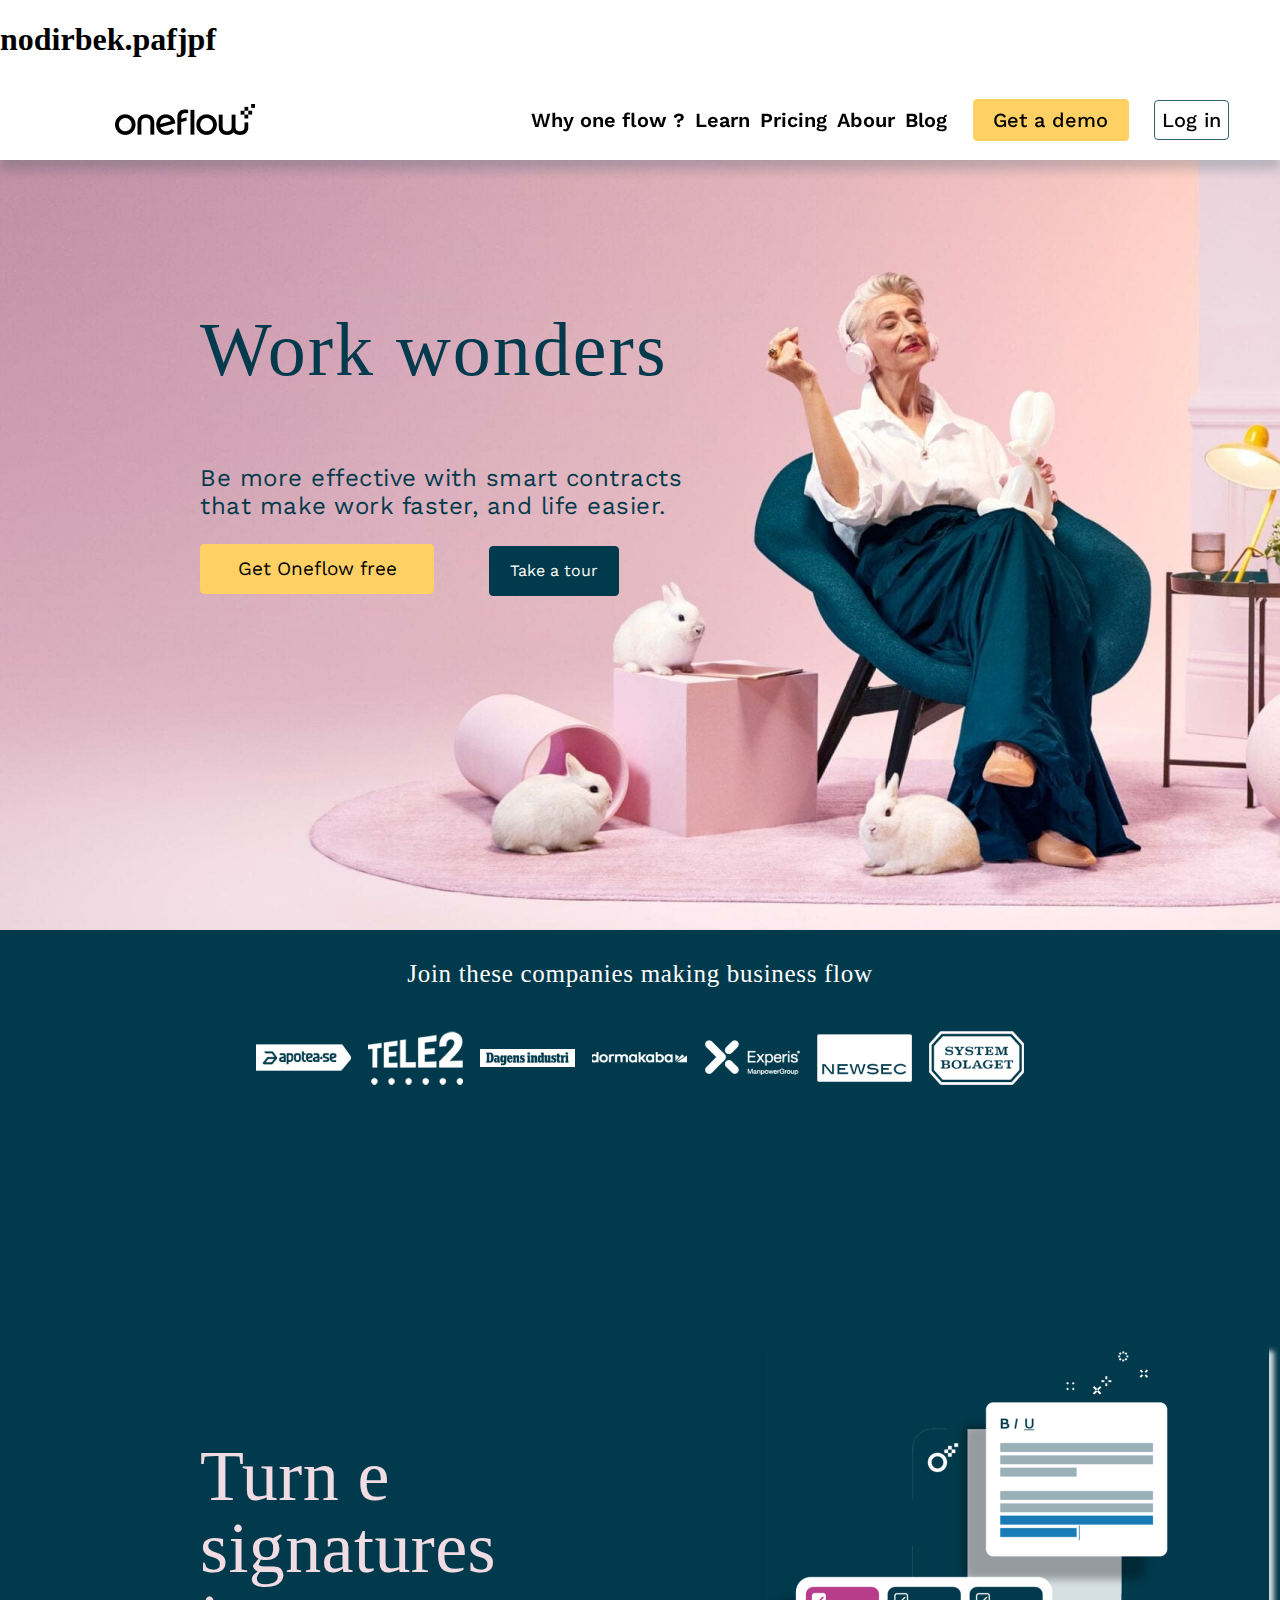
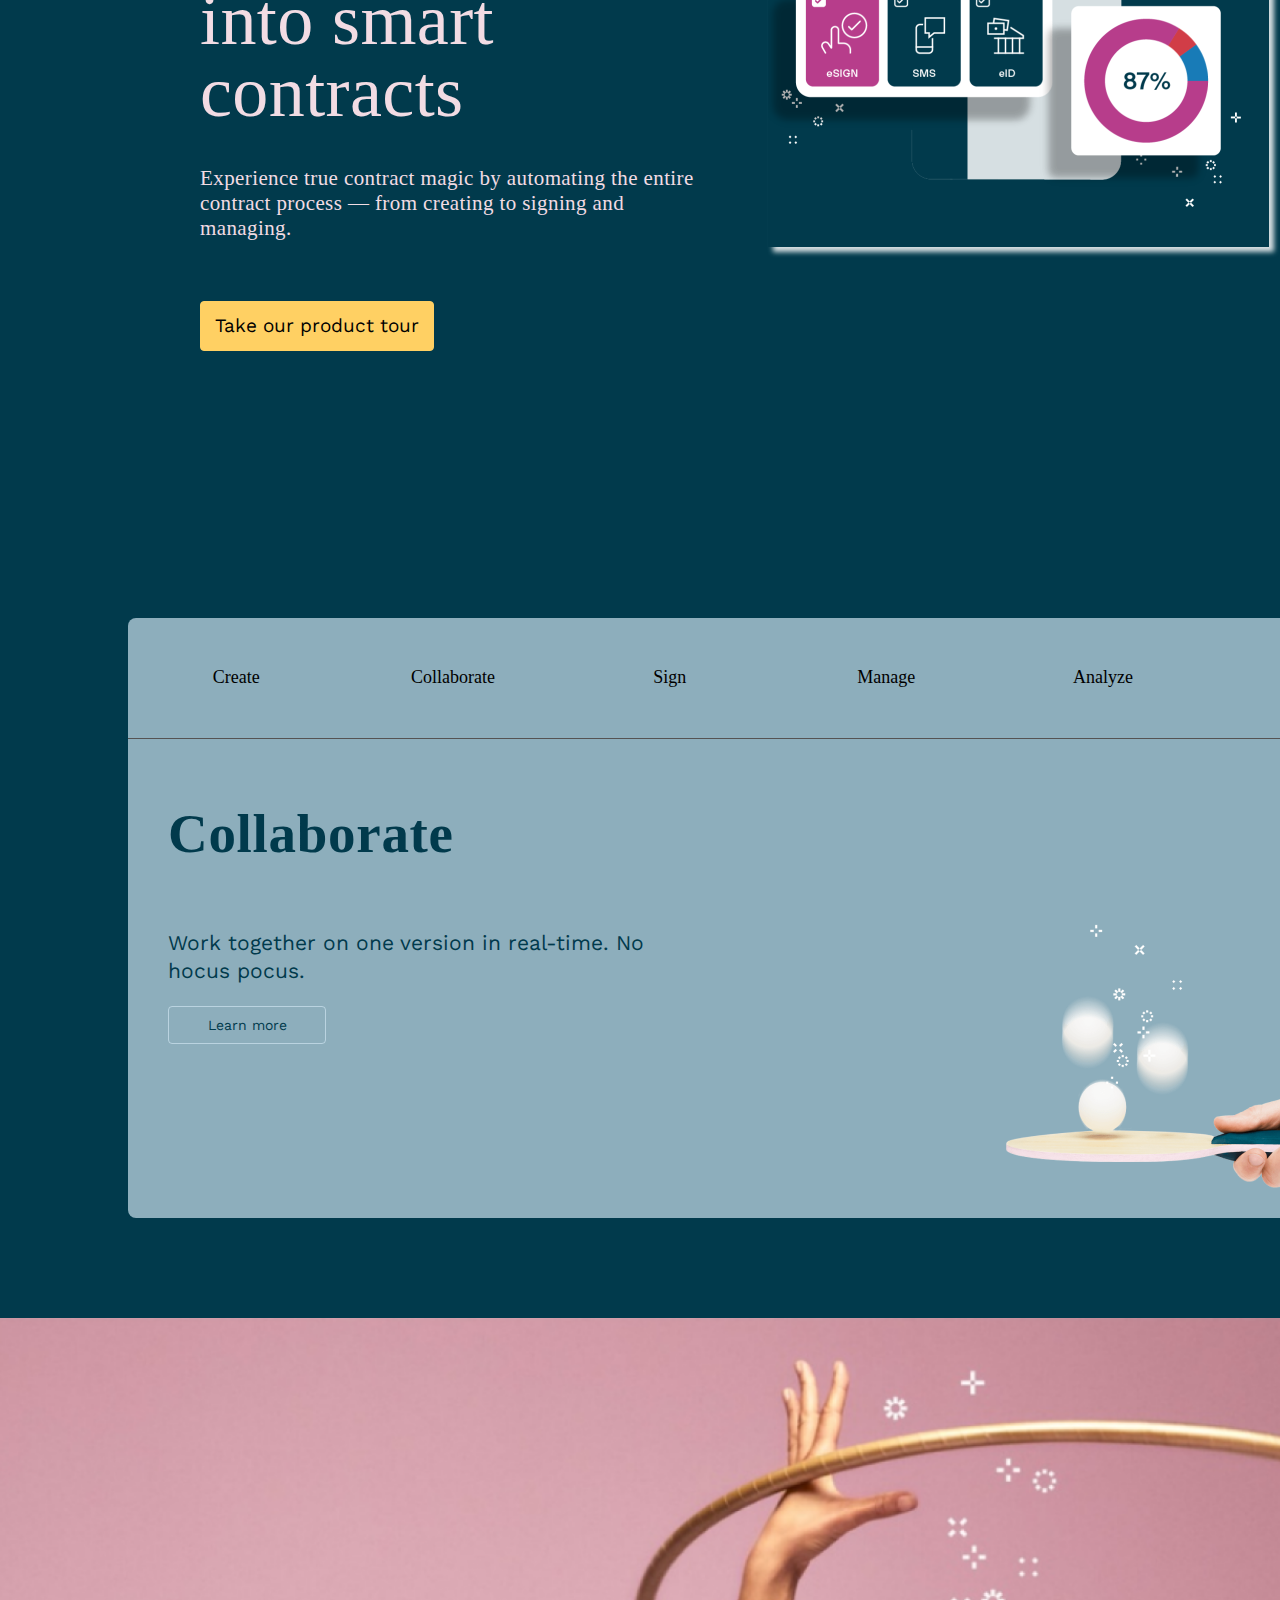
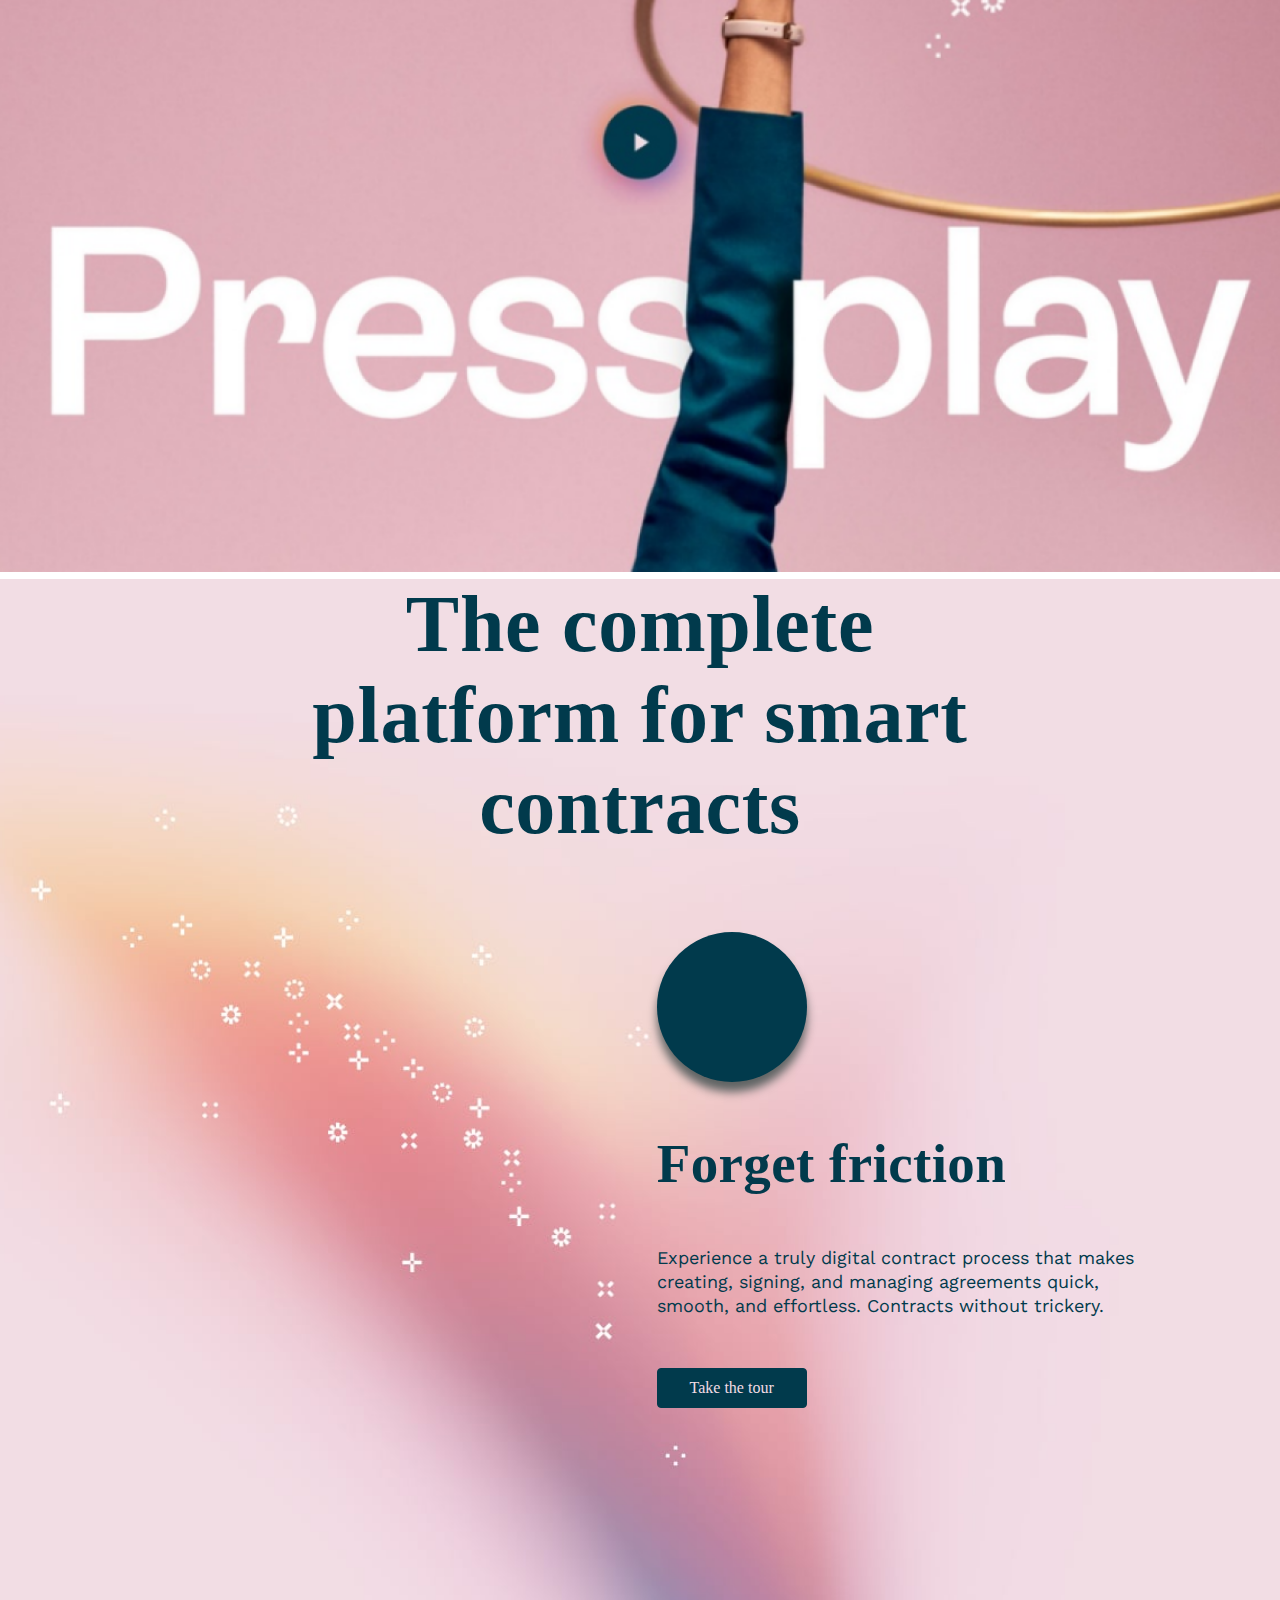
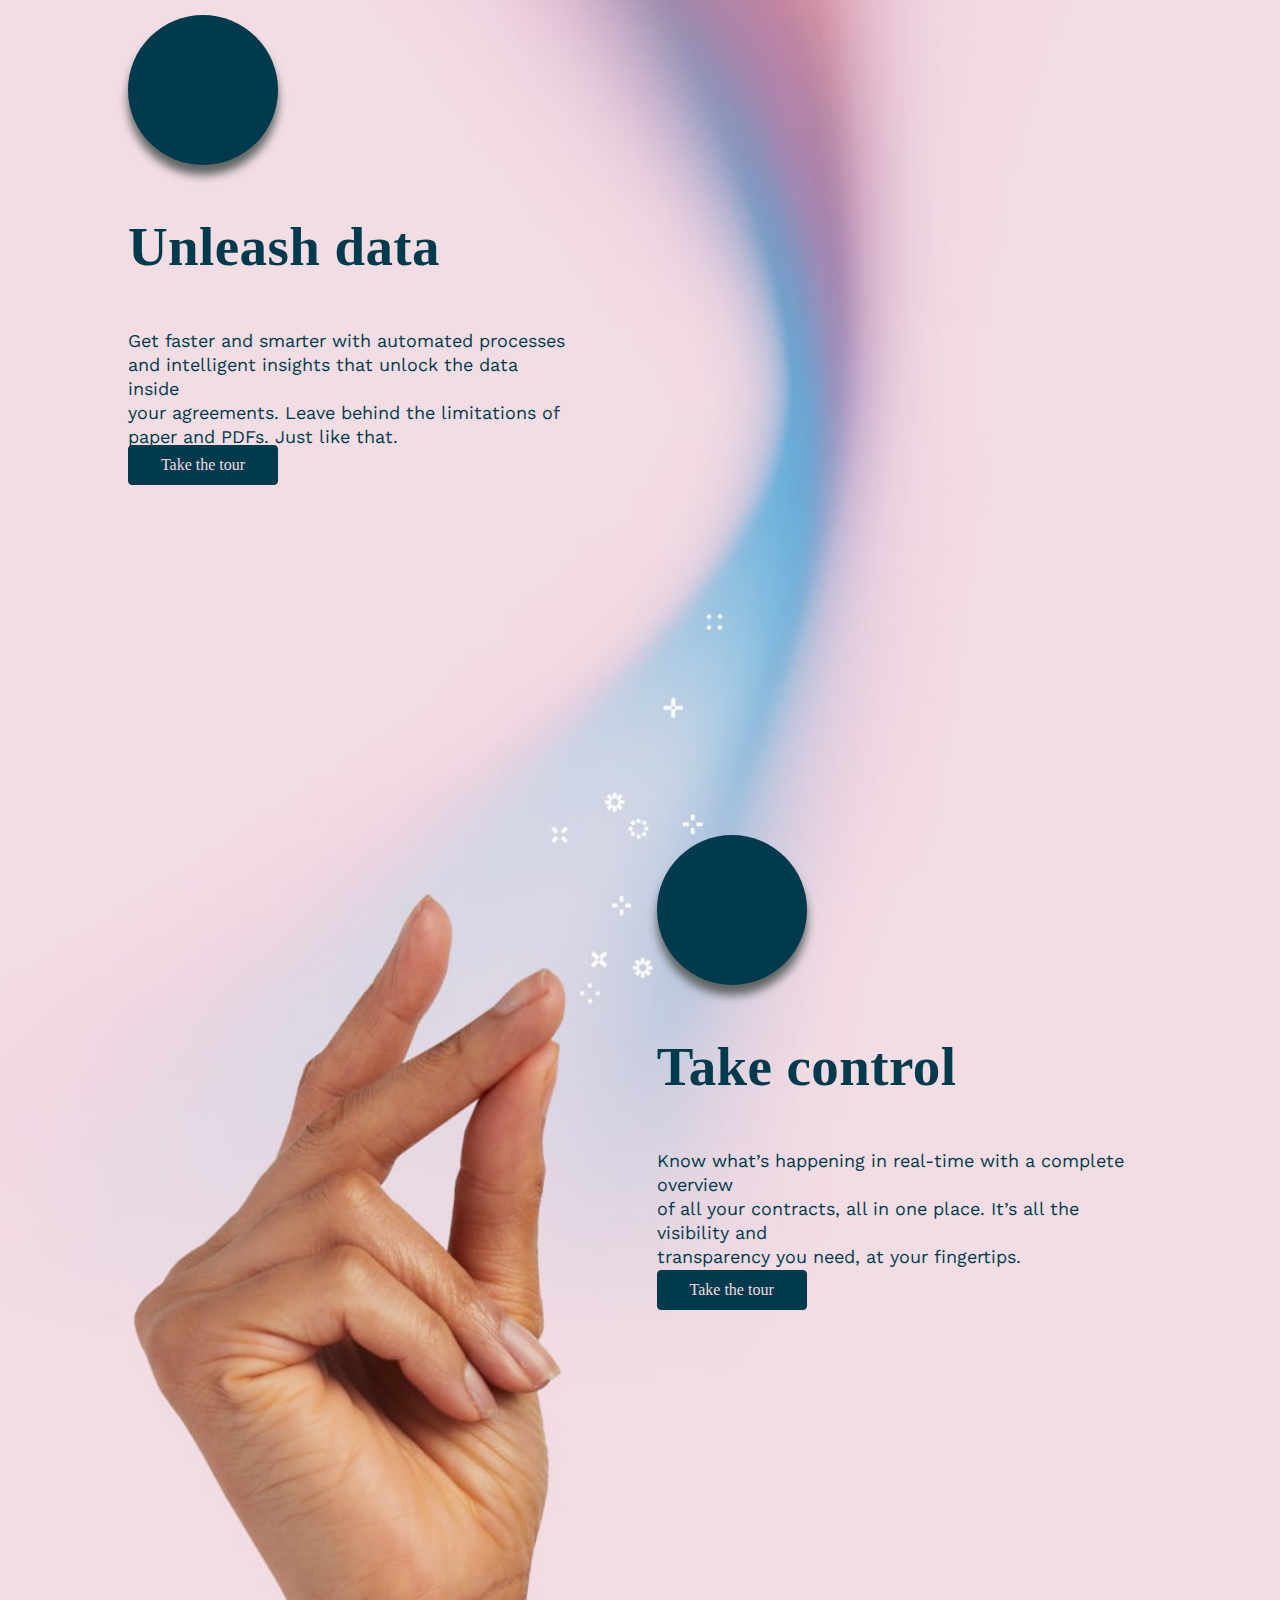
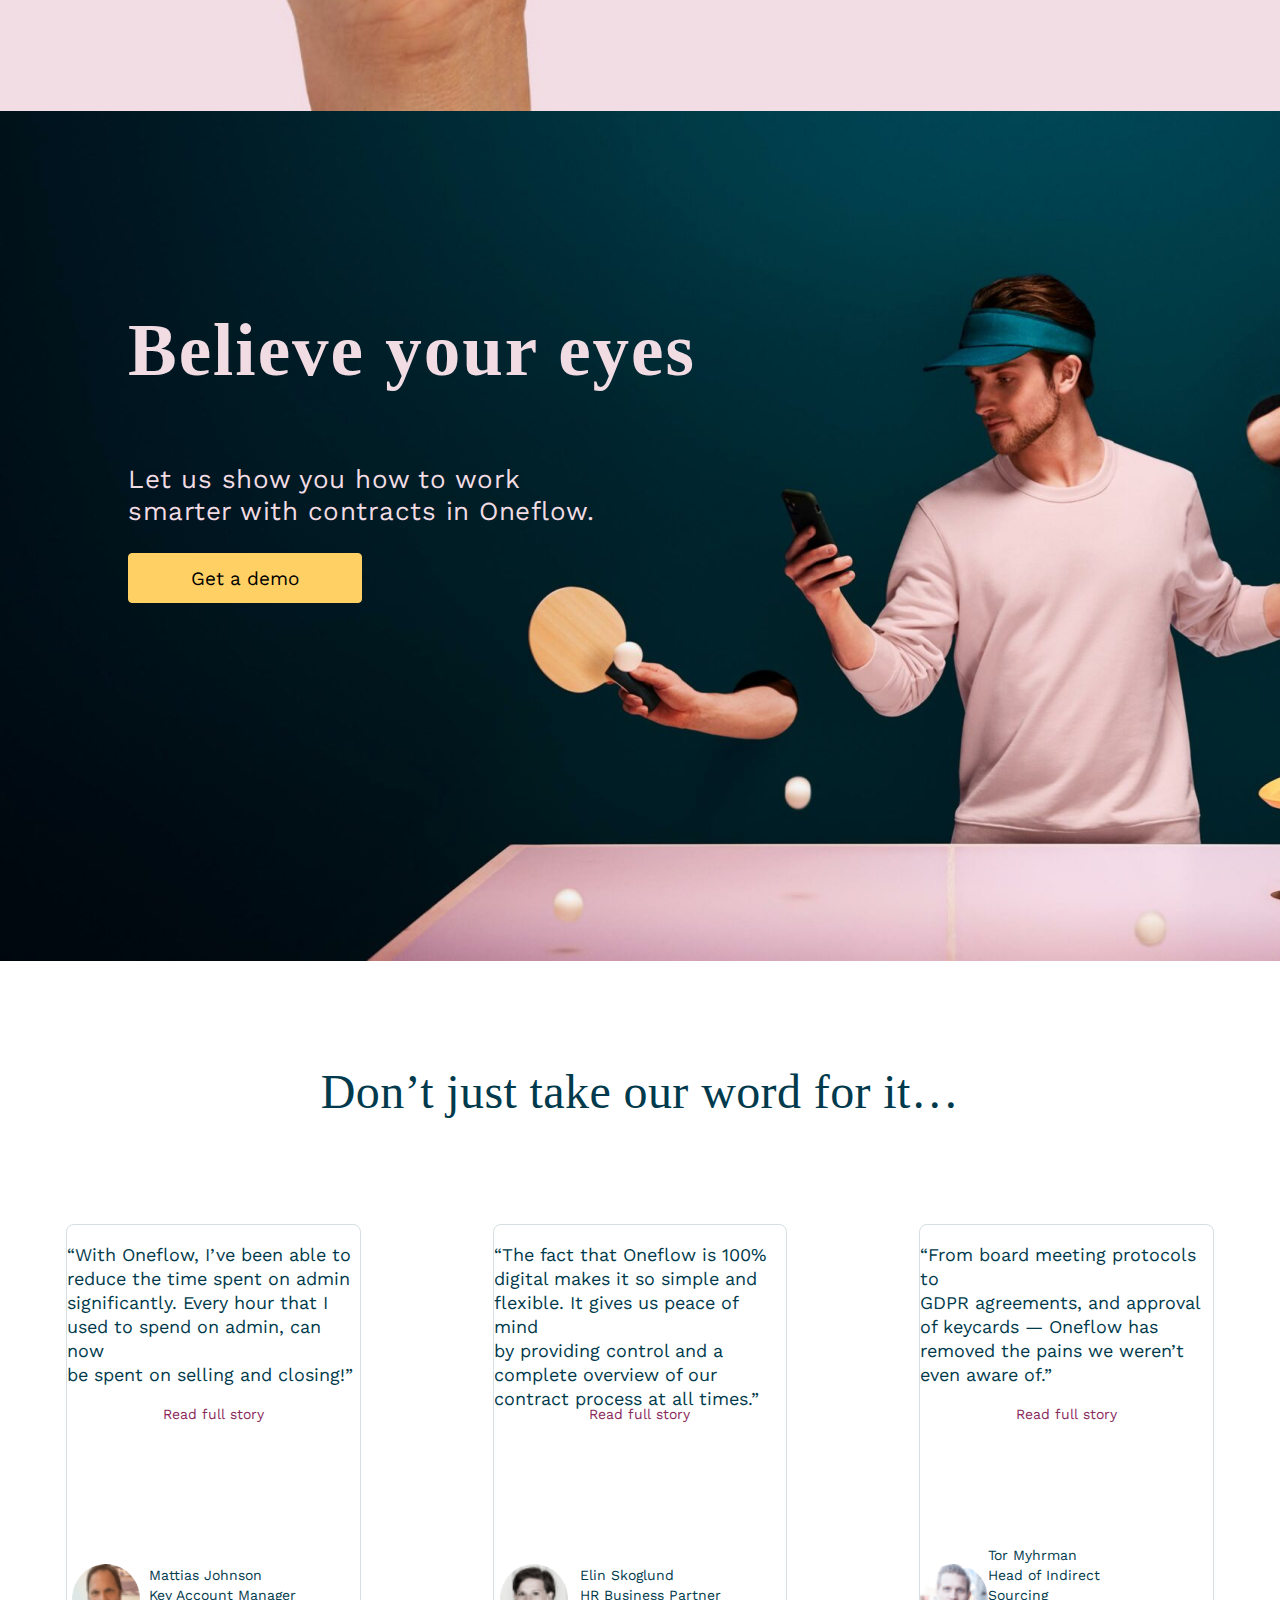
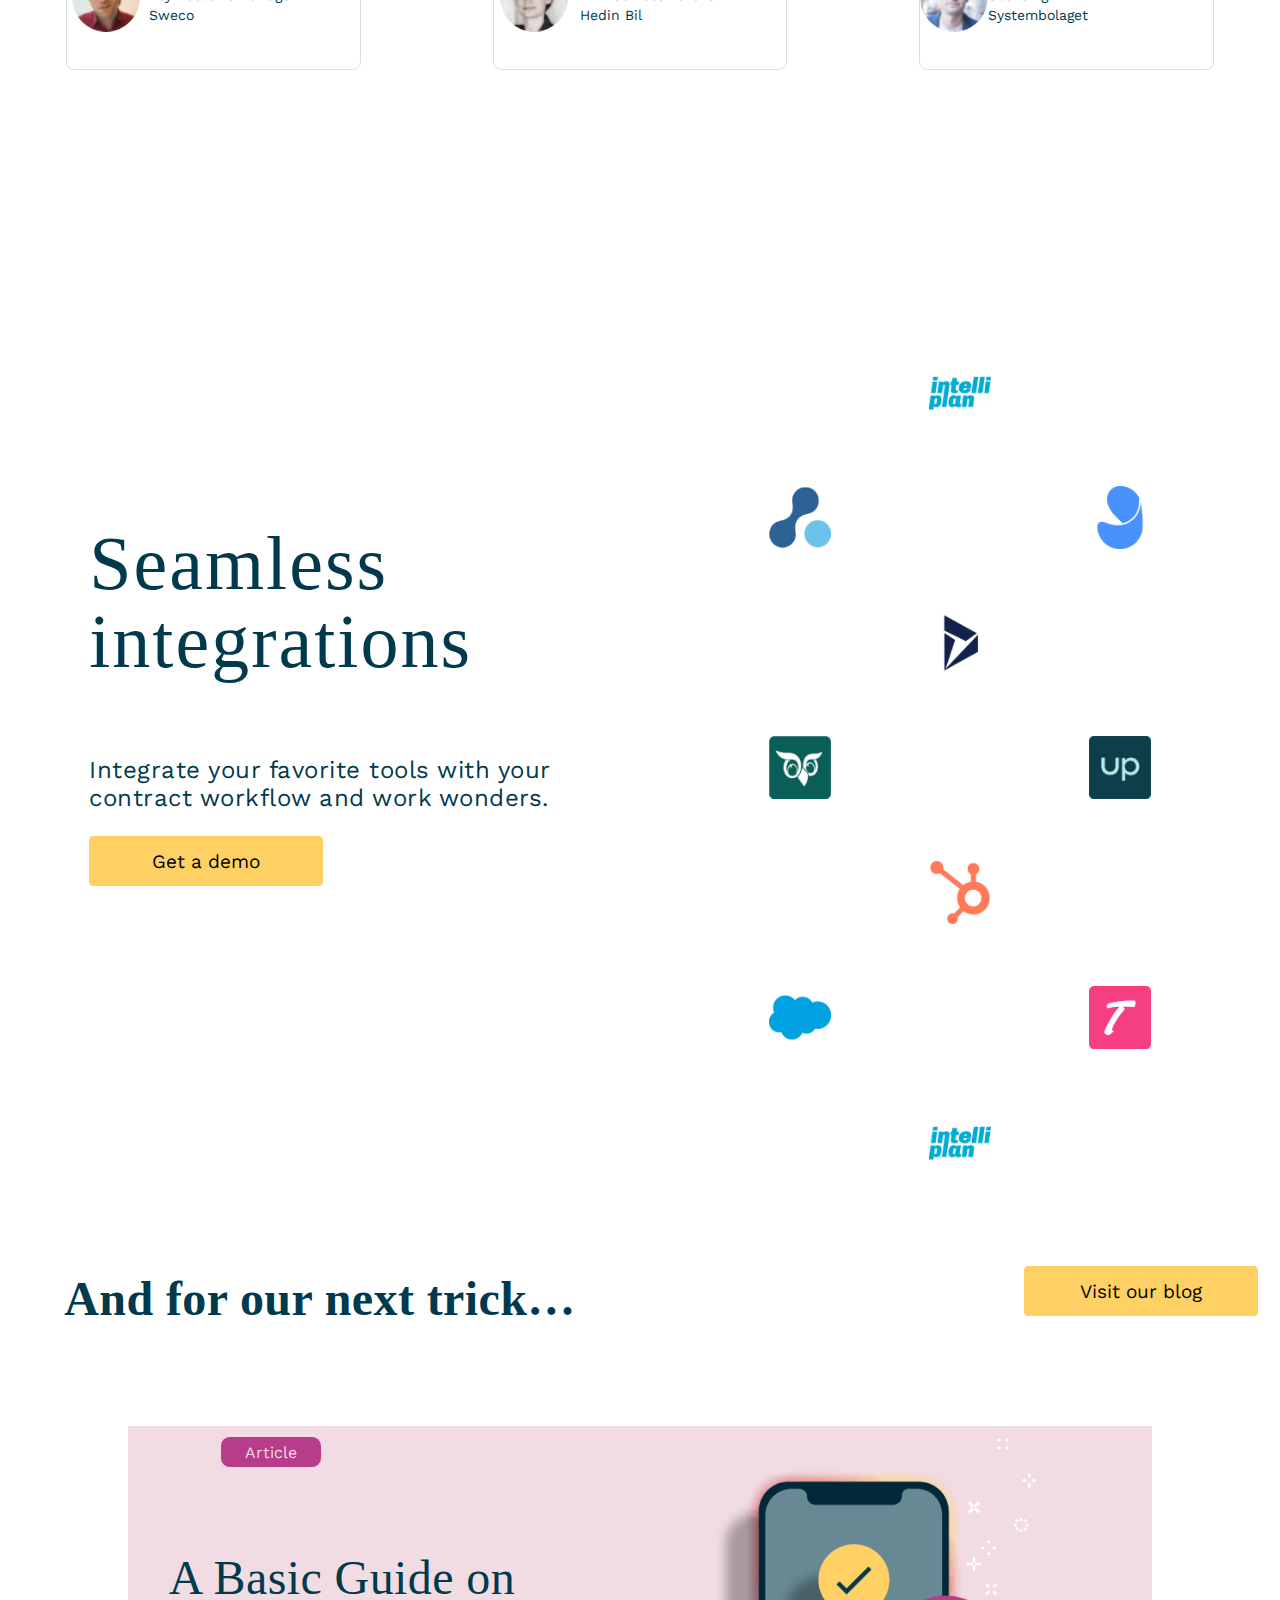
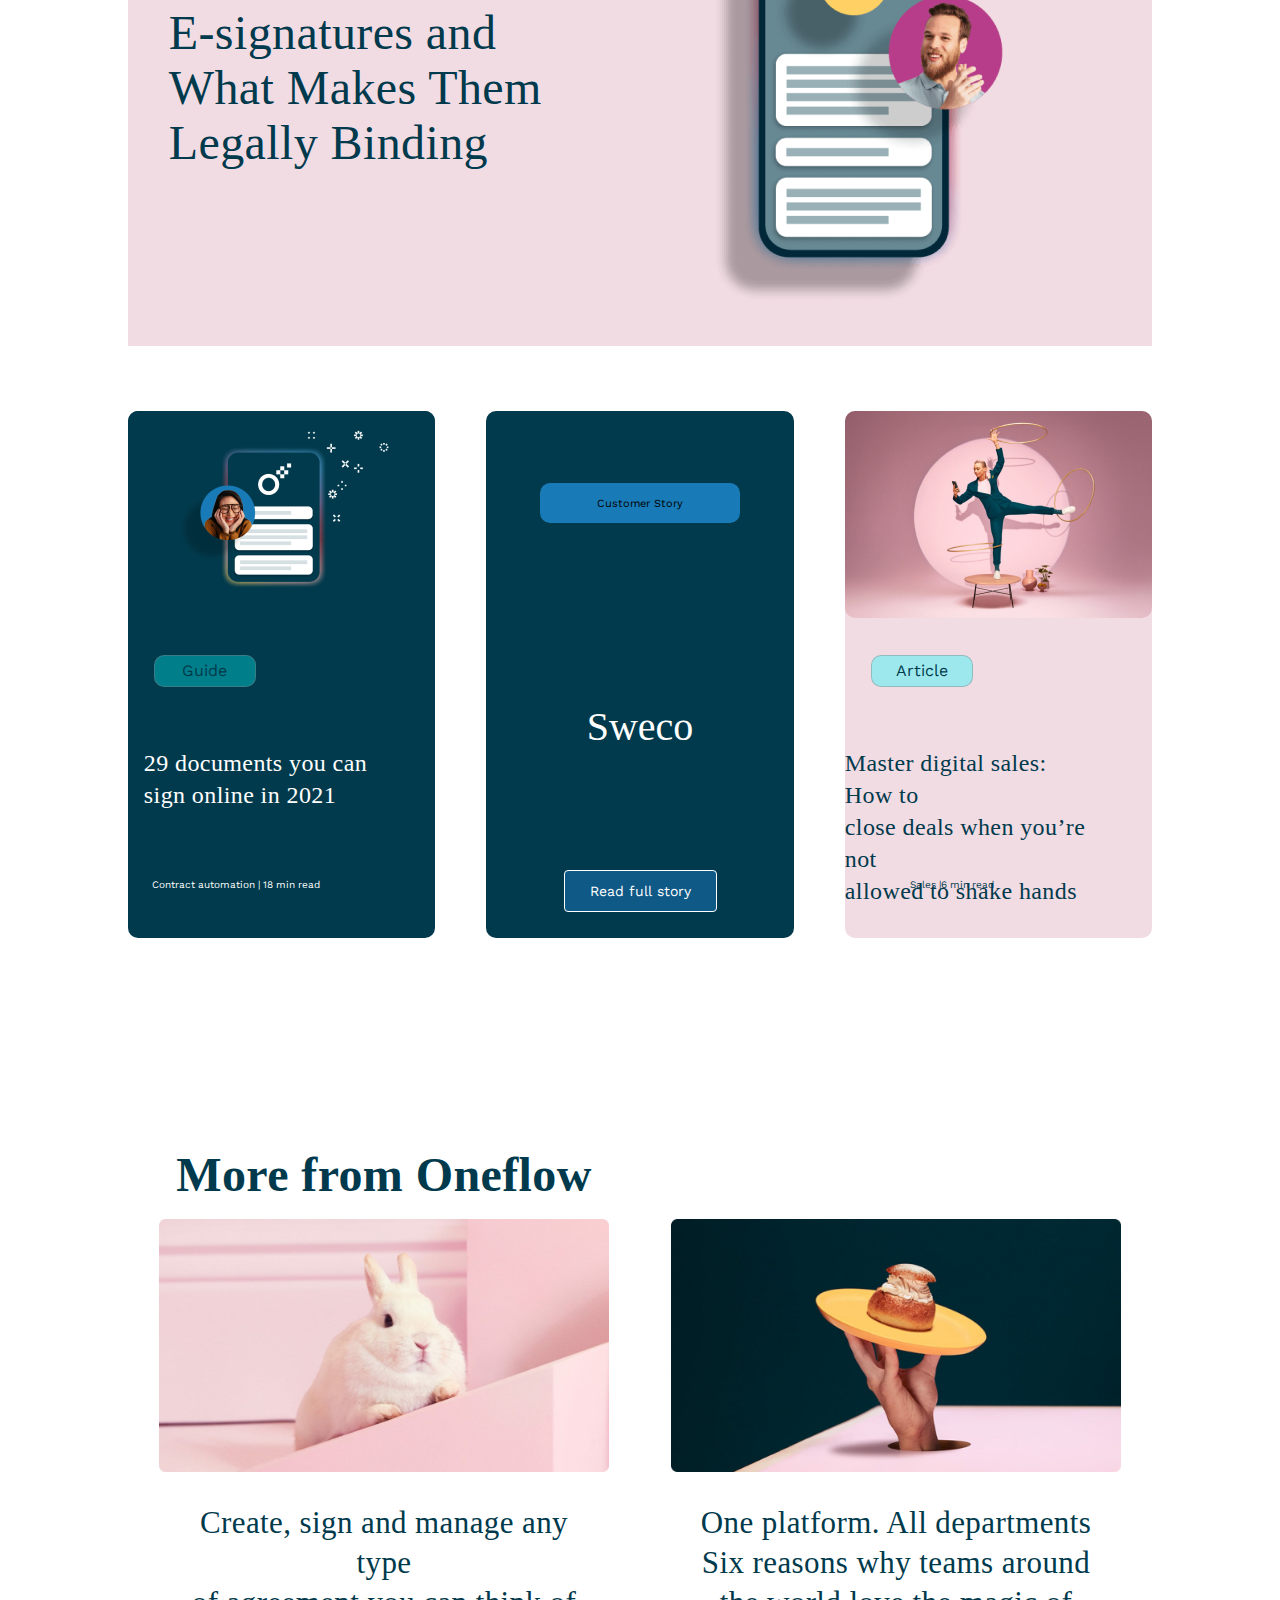
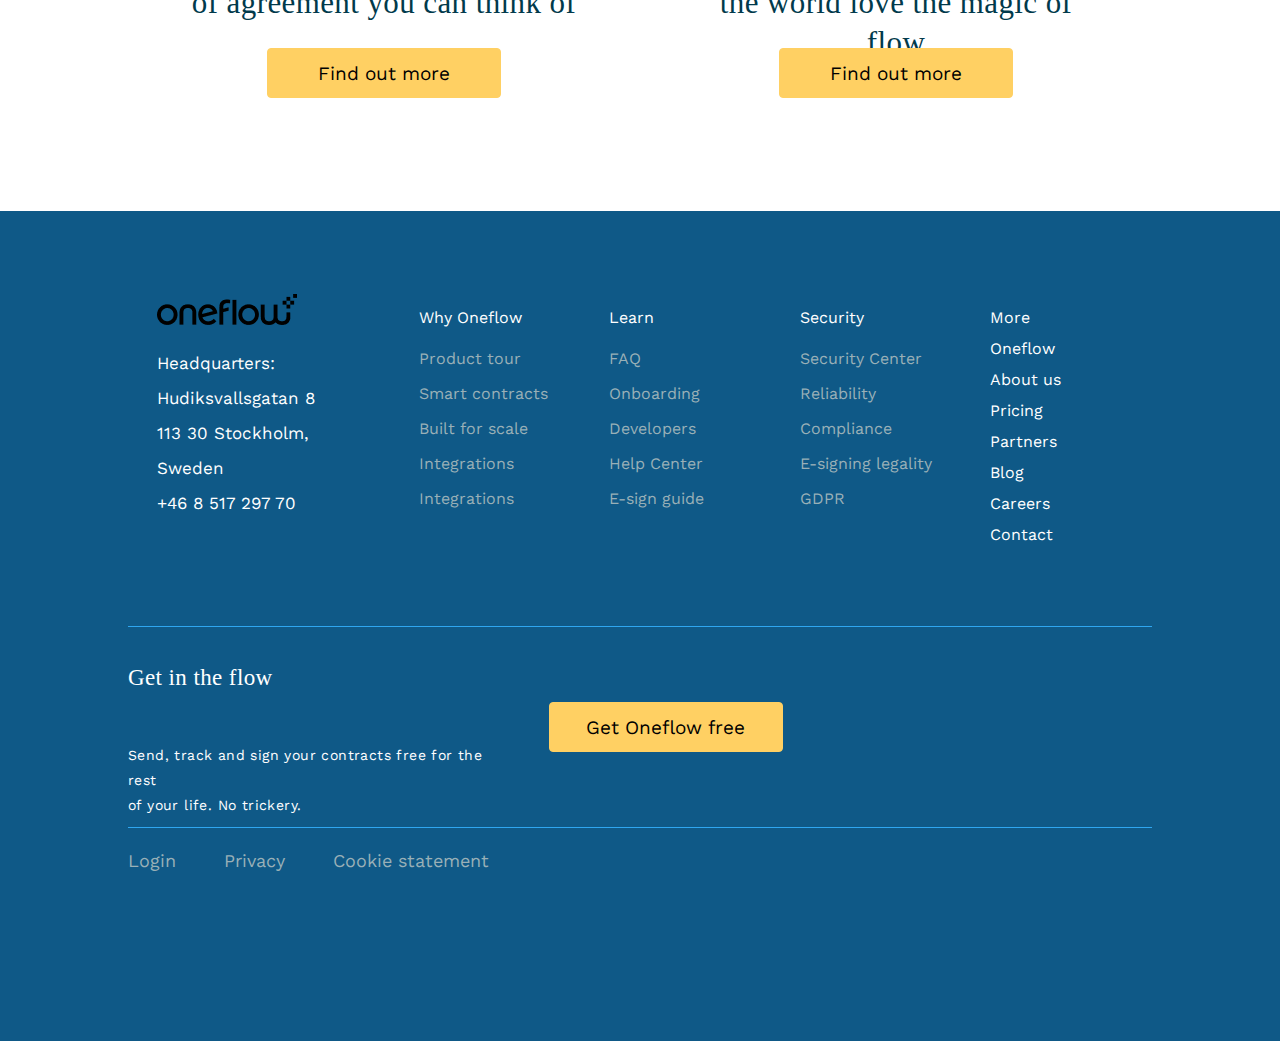
==== commit b29399ee: "changes" ====
--- a/index.html
+++ b/index.html
@@ -17,6 +17,7 @@
         crossorigin="anonymous" referrerpolicy="no-referrer" />
     <link rel="stylesheet" href="./style_media.css">
 </head>
+<h1>nodirbek.pafjpf</h1>
 
 <body>
     <div class="container">
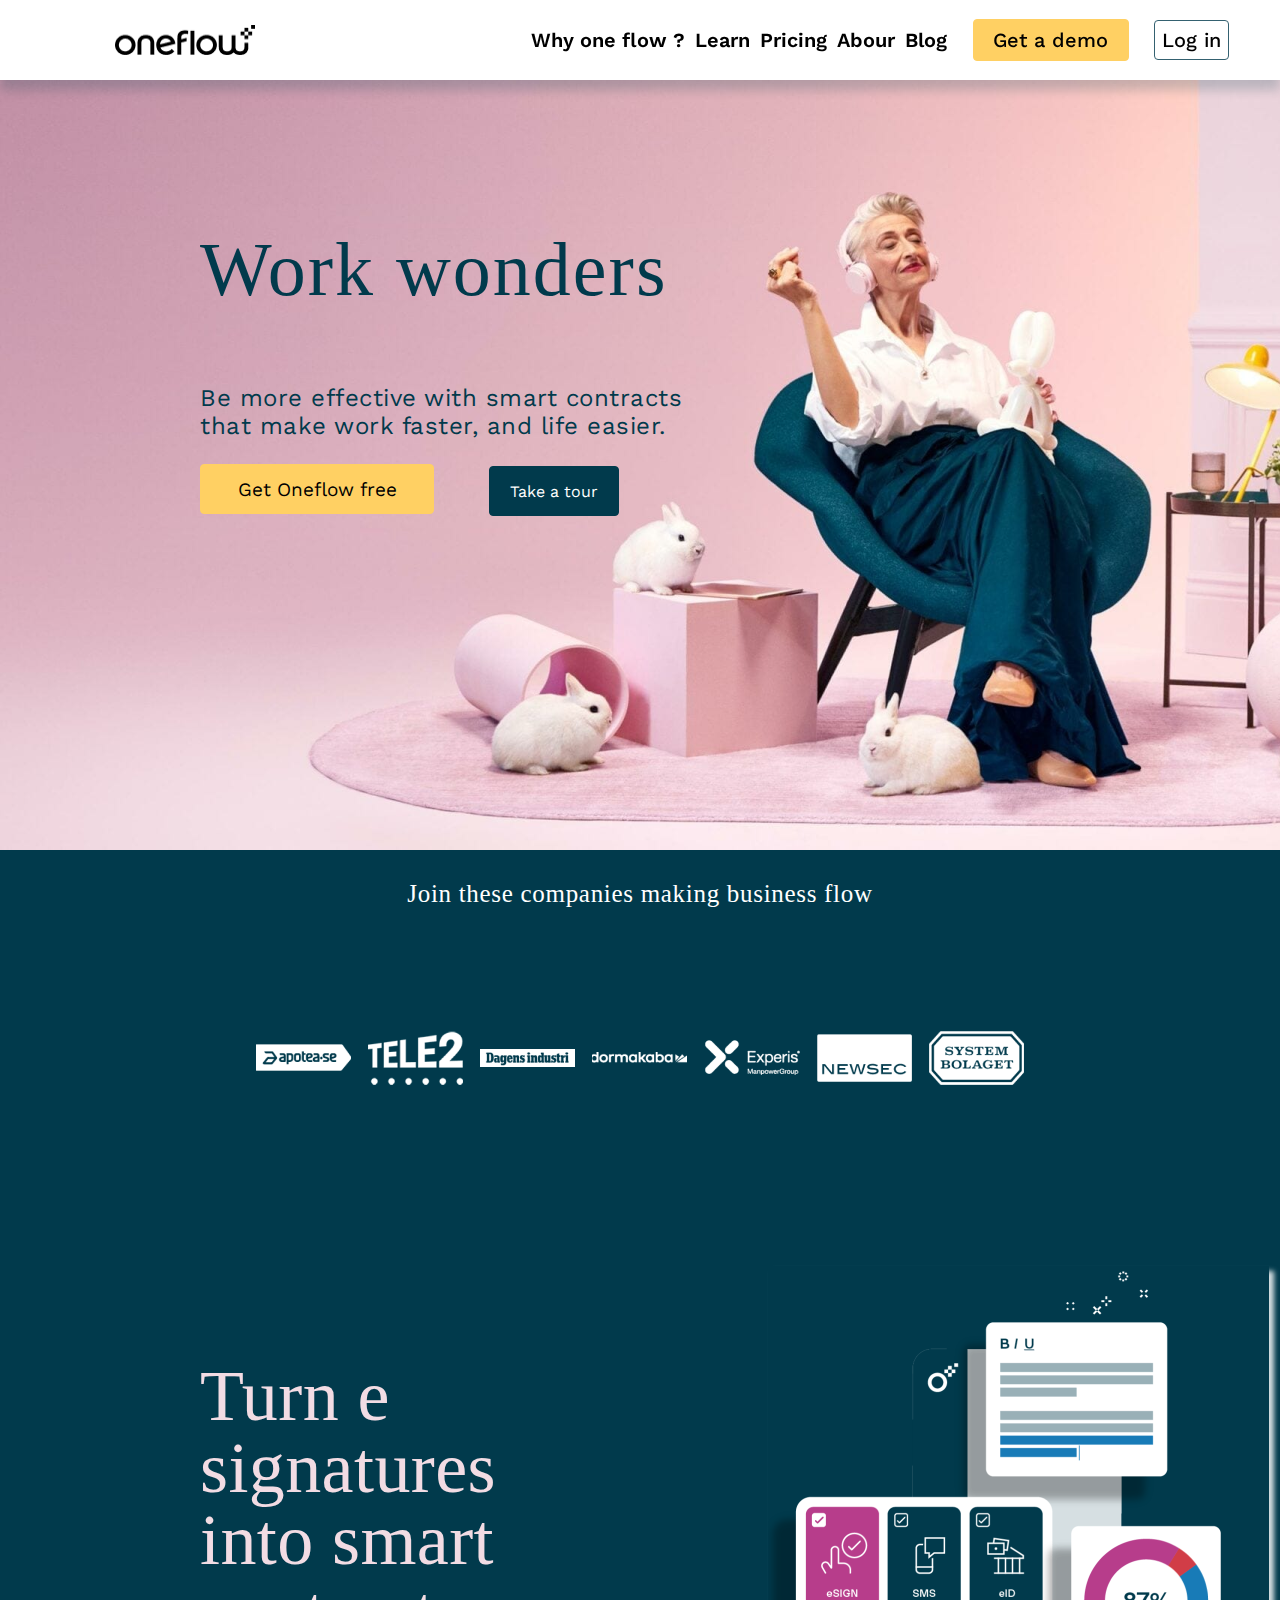
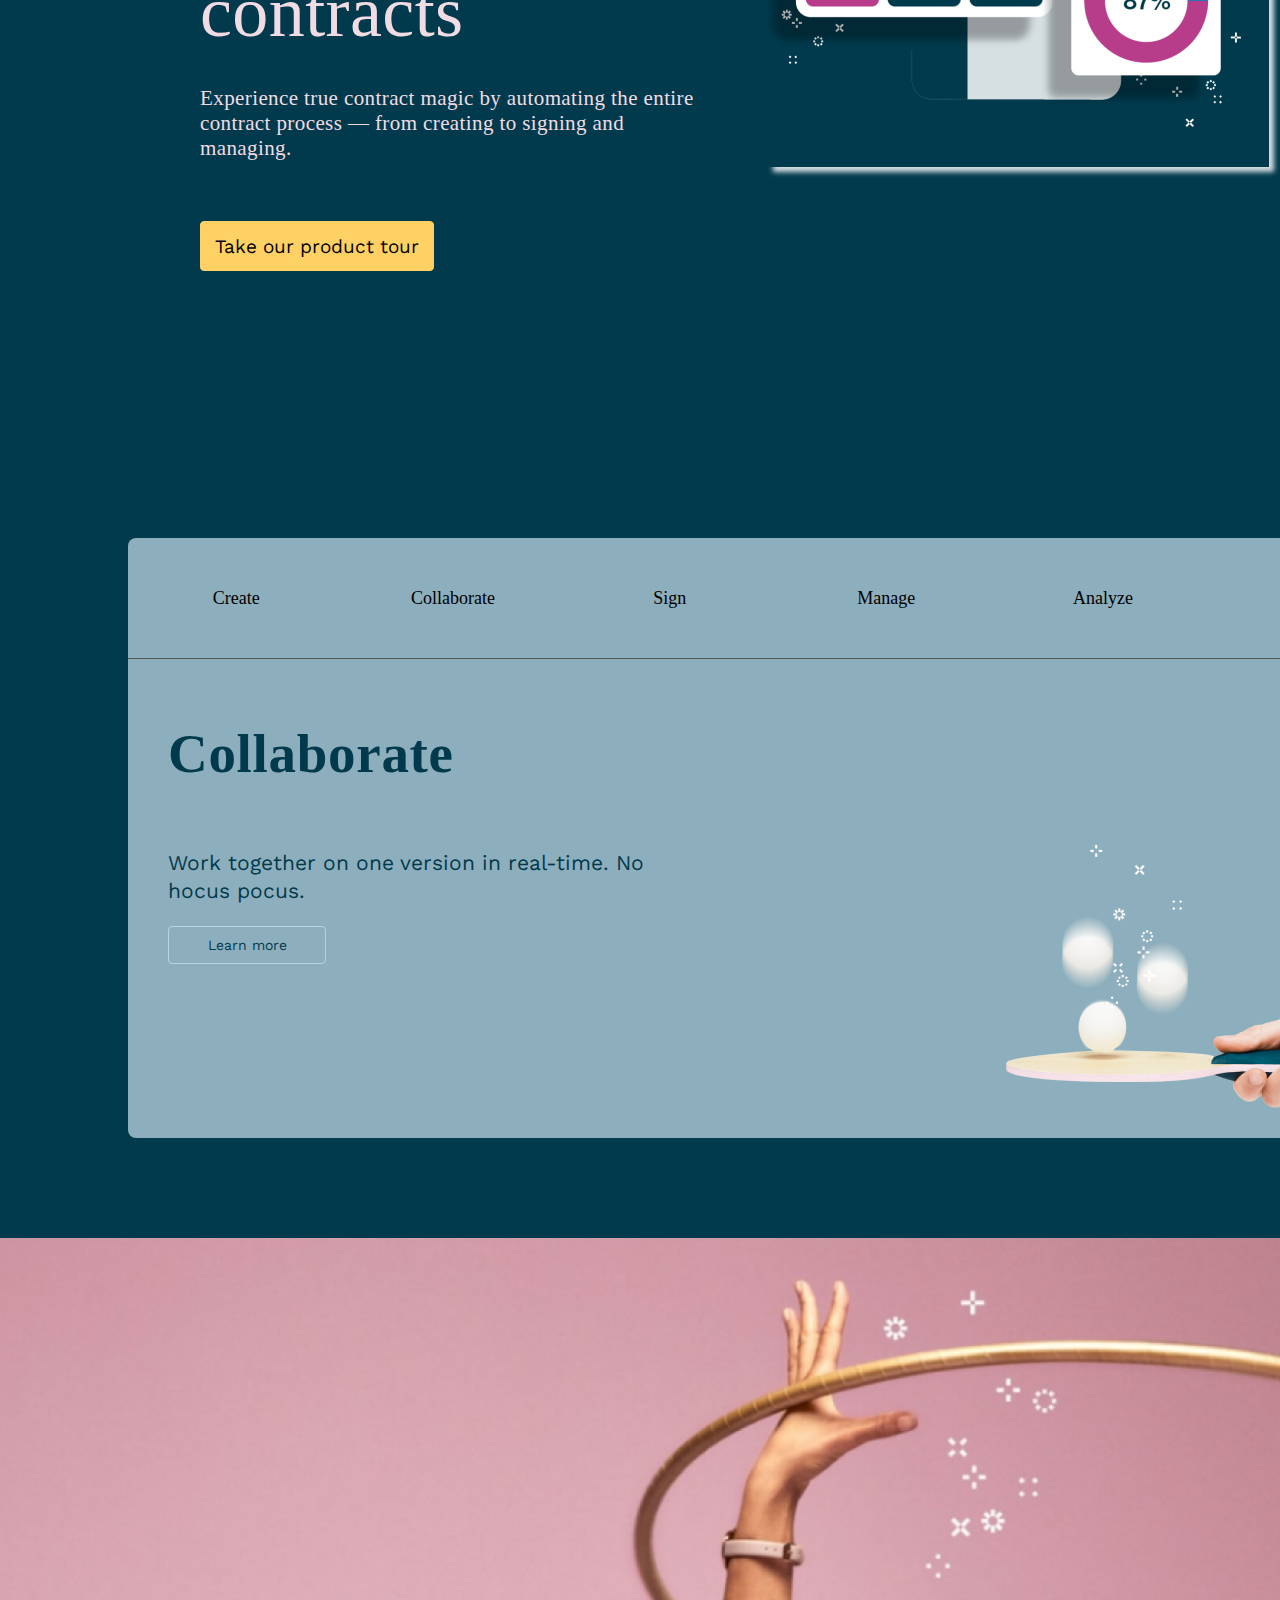
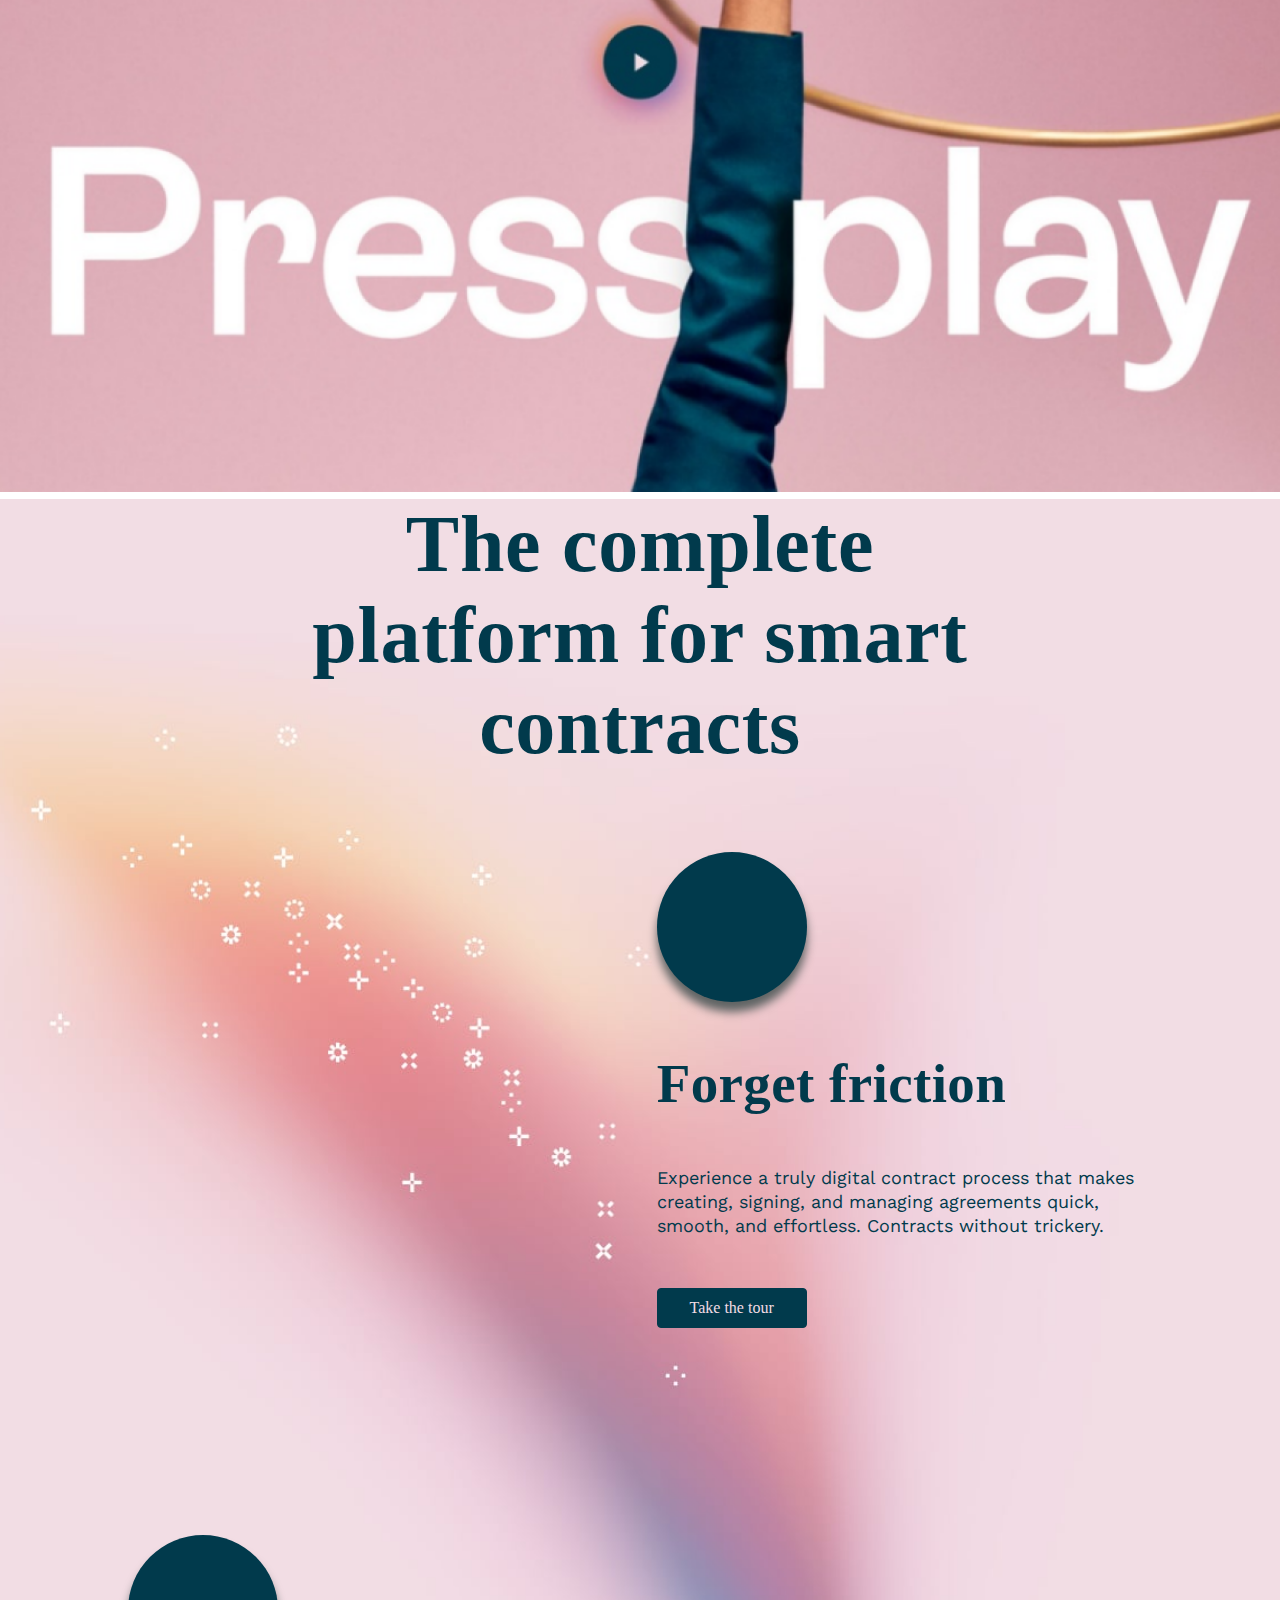
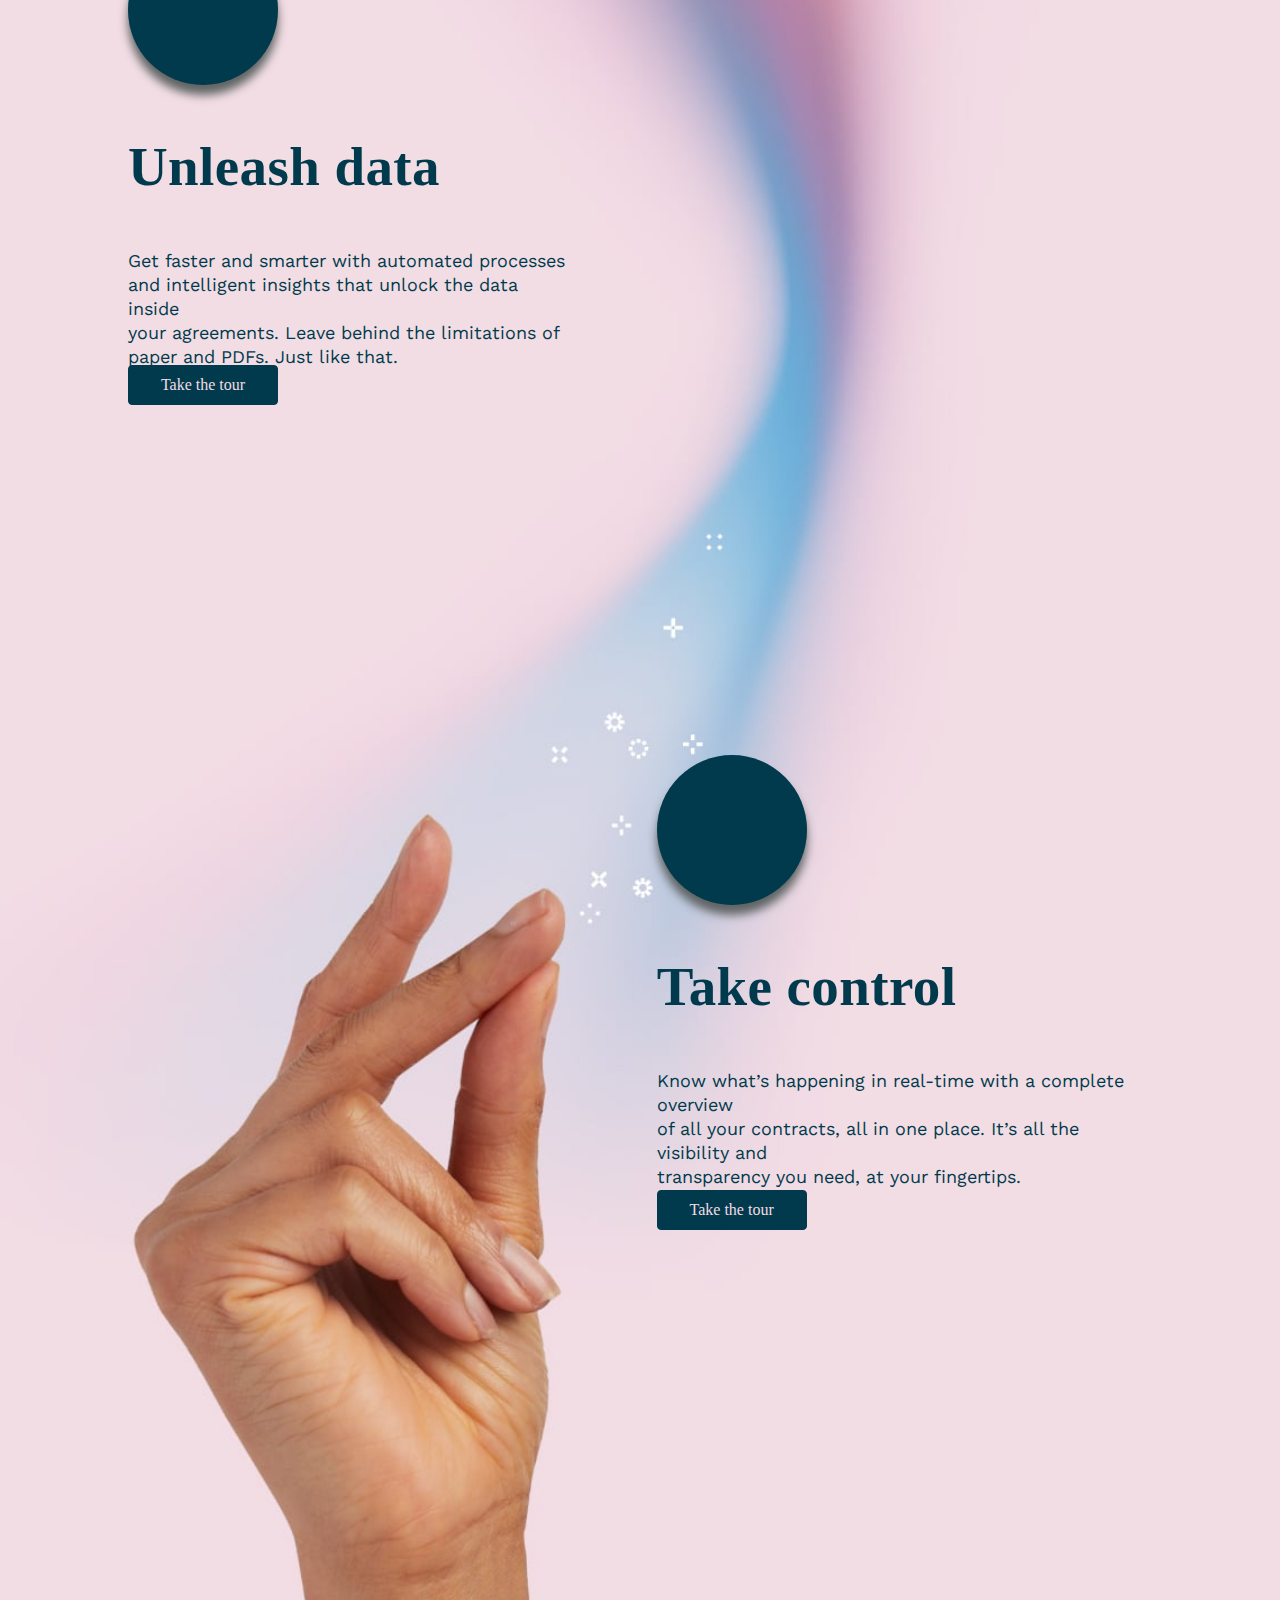
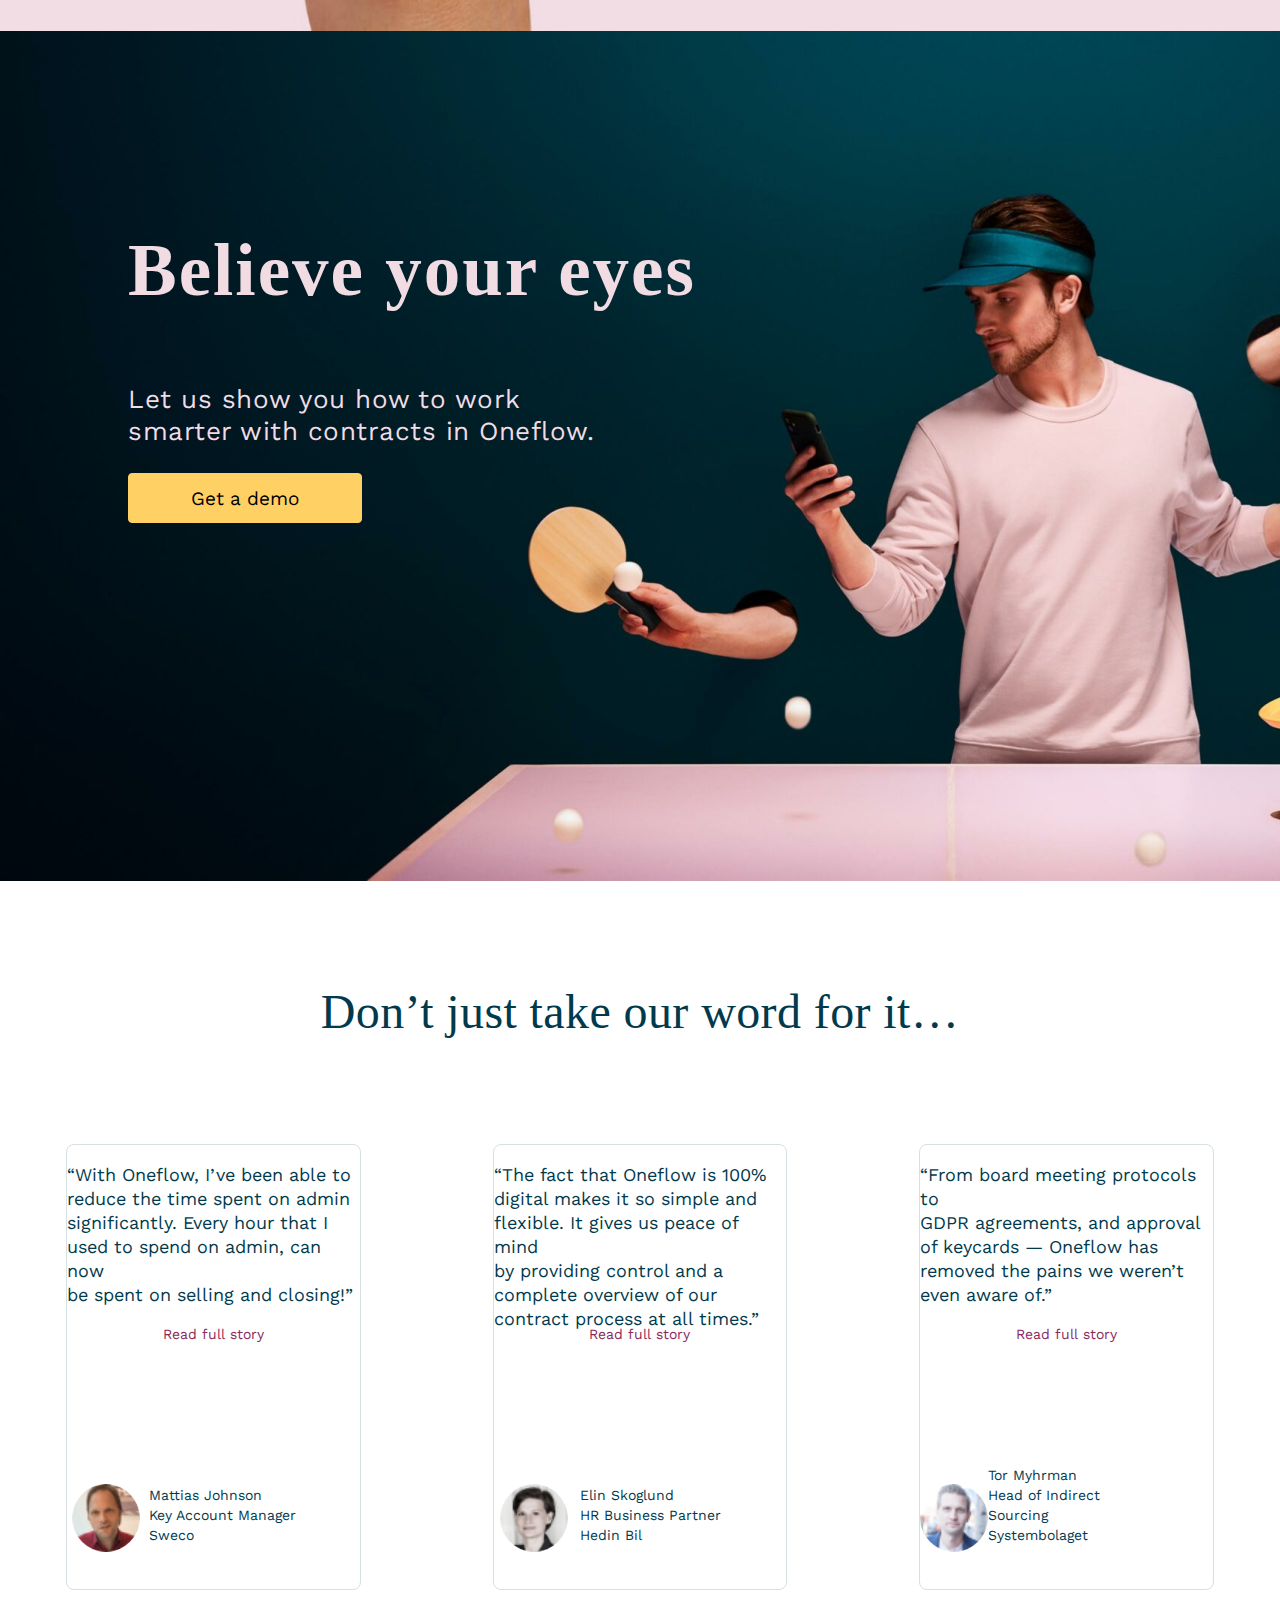
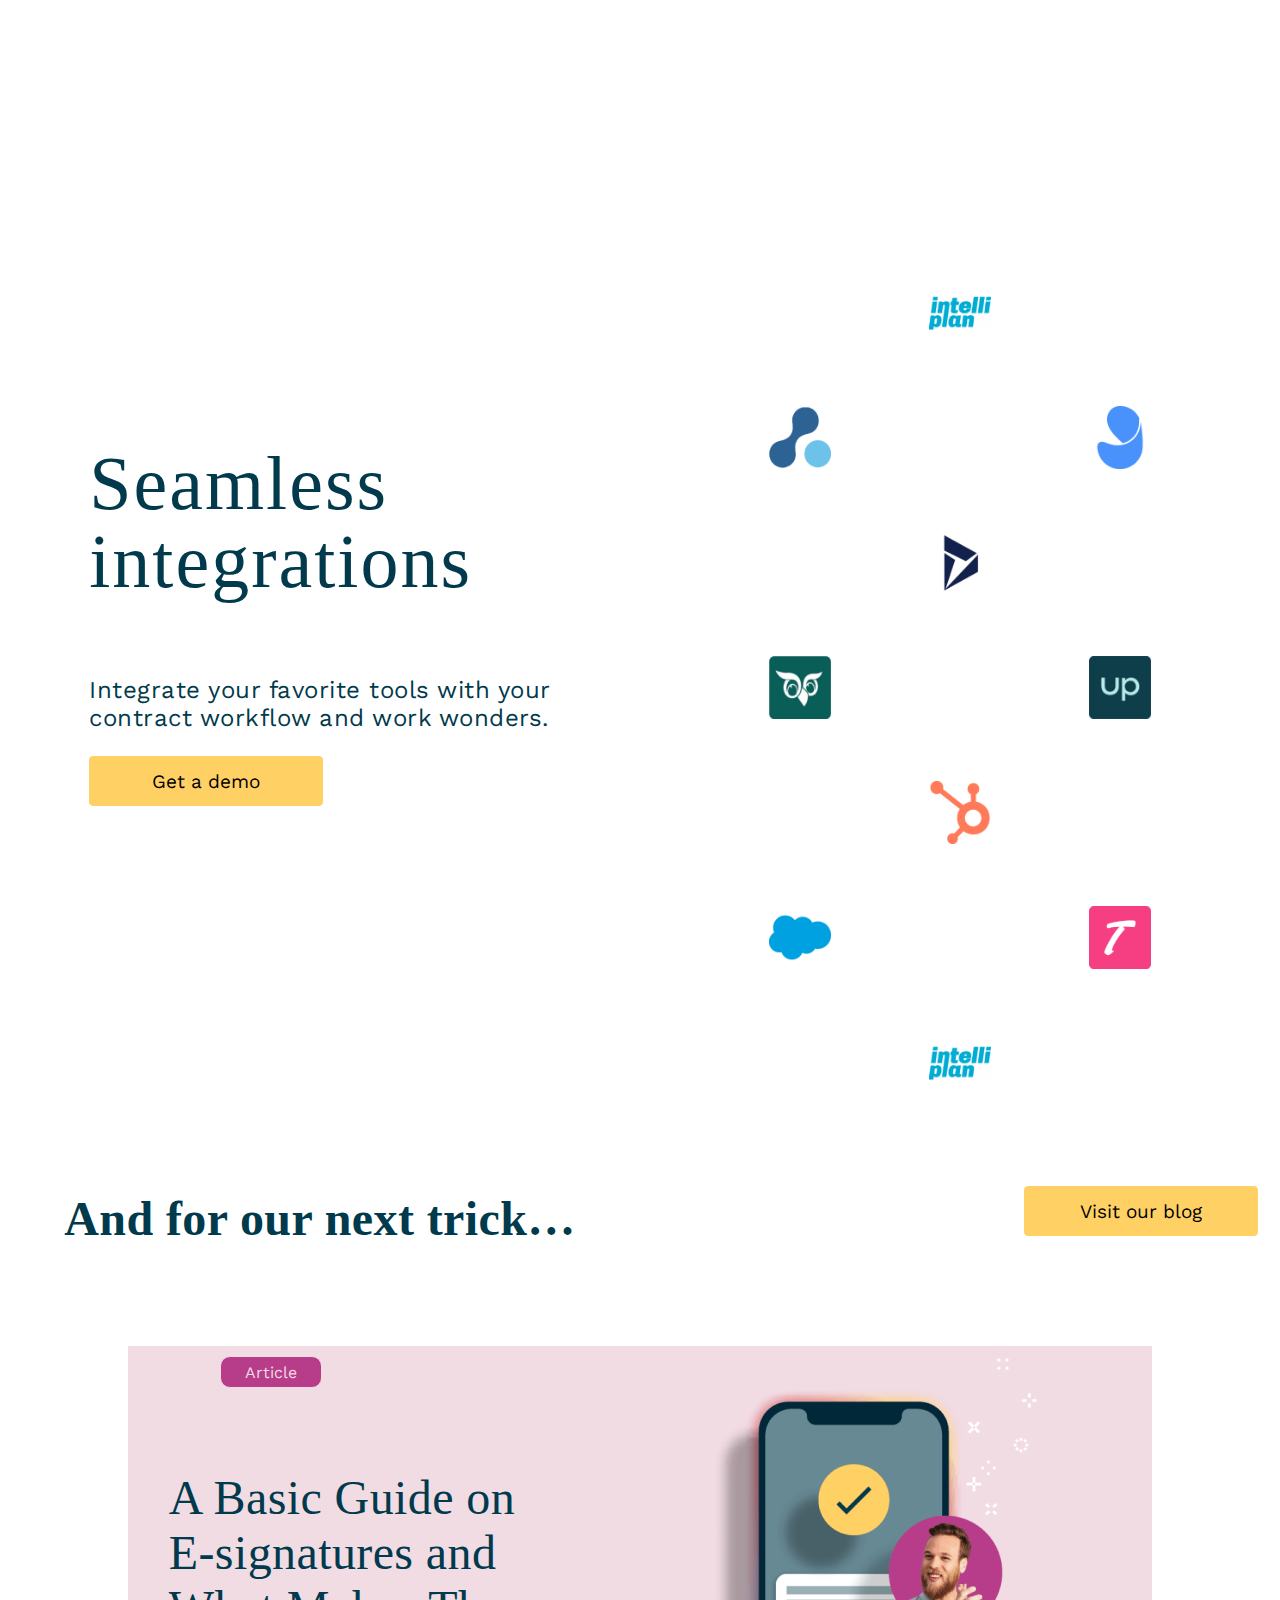
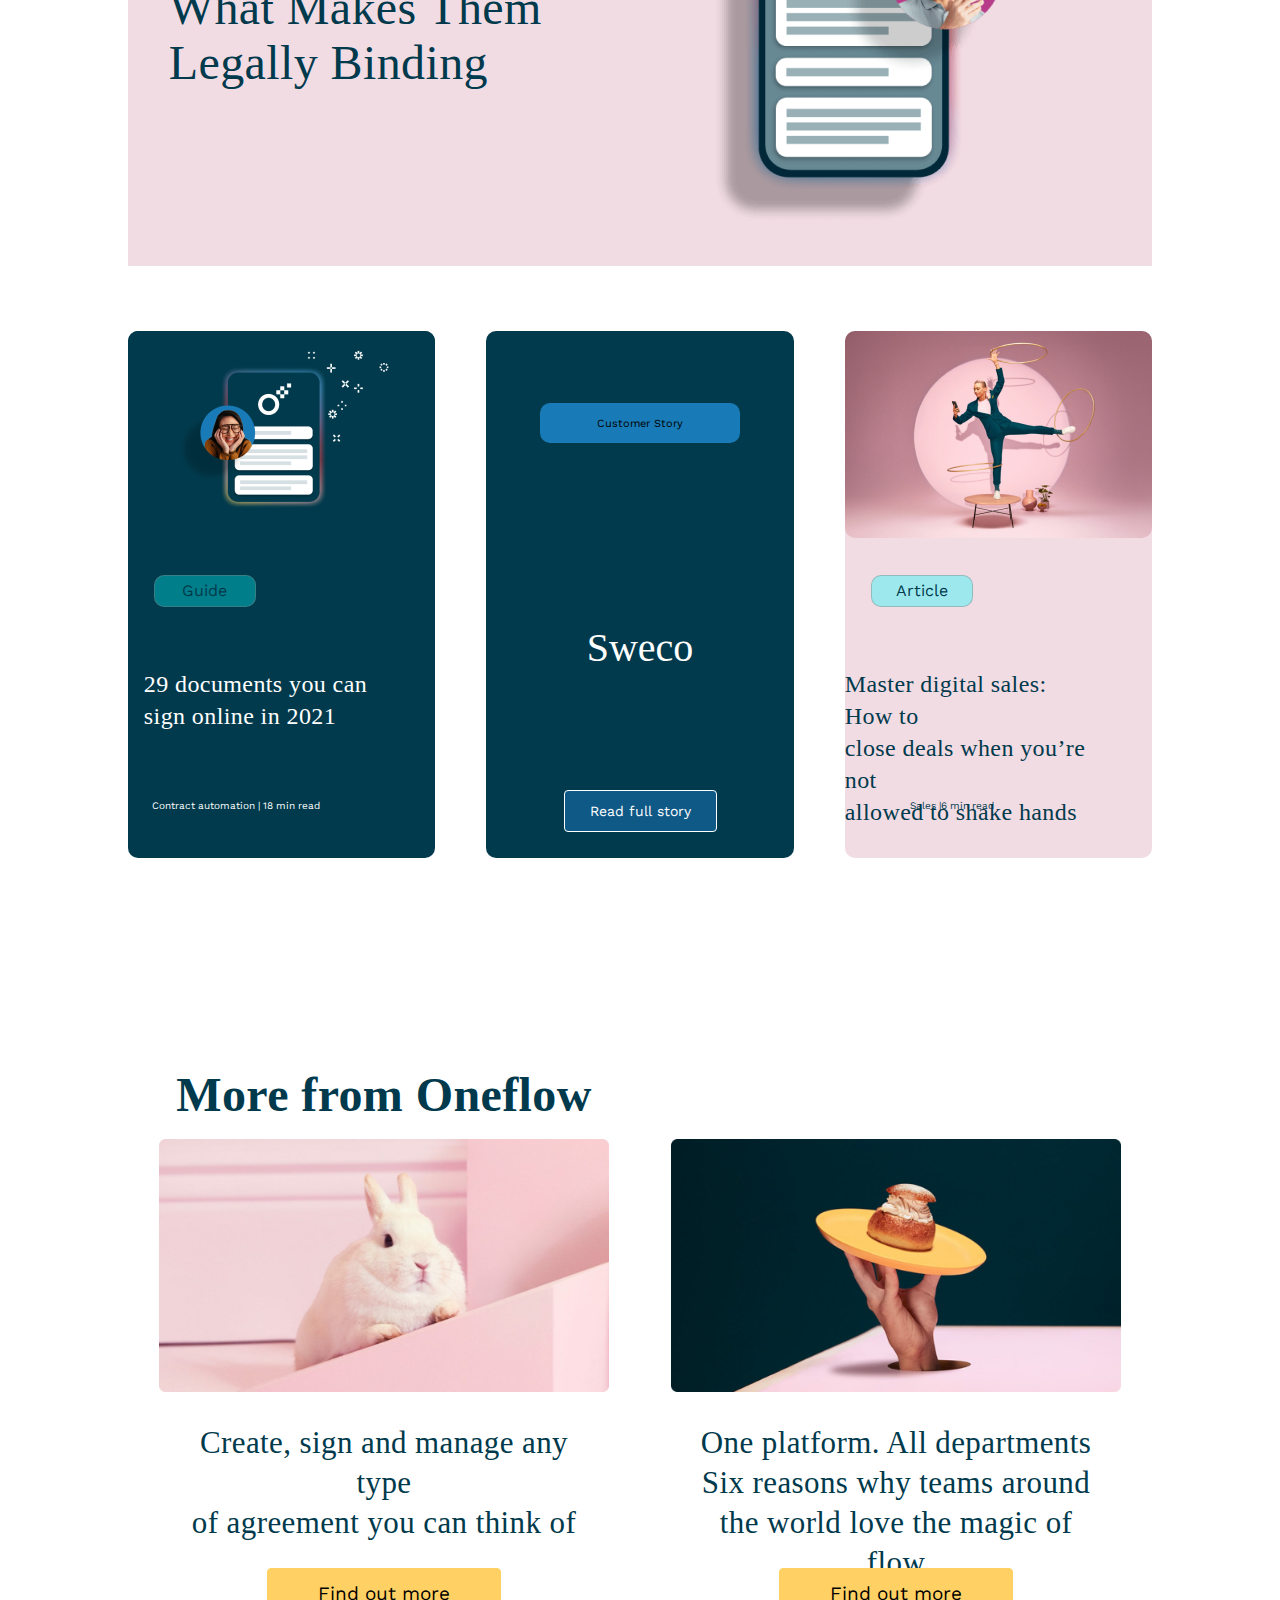
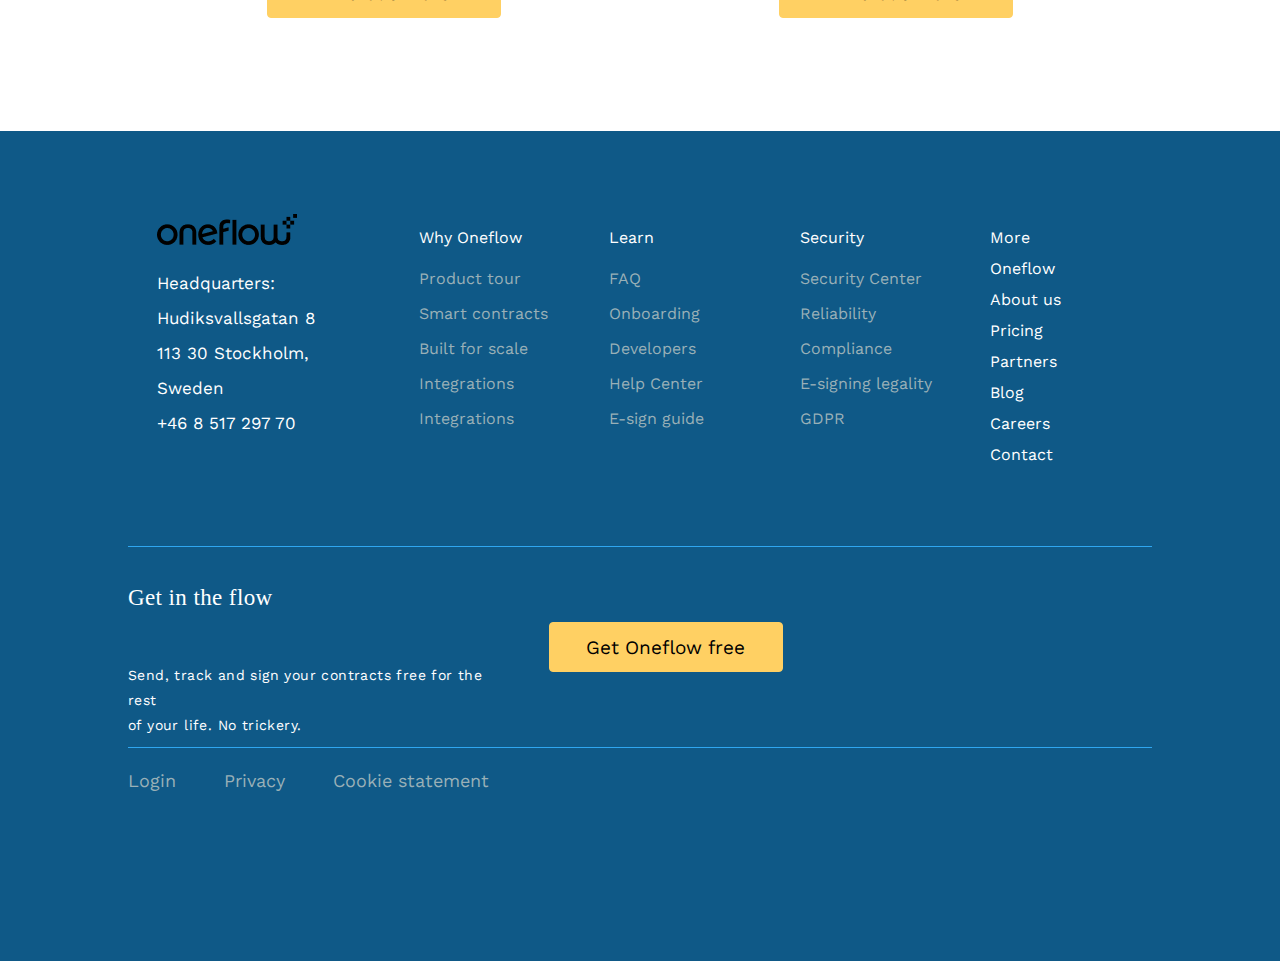
==== commit 9cd31211: "new change 2" ====
--- a/index.html
+++ b/index.html
@@ -17,7 +17,7 @@
         crossorigin="anonymous" referrerpolicy="no-referrer" />
     <link rel="stylesheet" href="./style_media.css">
 </head>
-<h1>nodirbek.pafjpf</h1>
+
 
 <body>
     <div class="container">
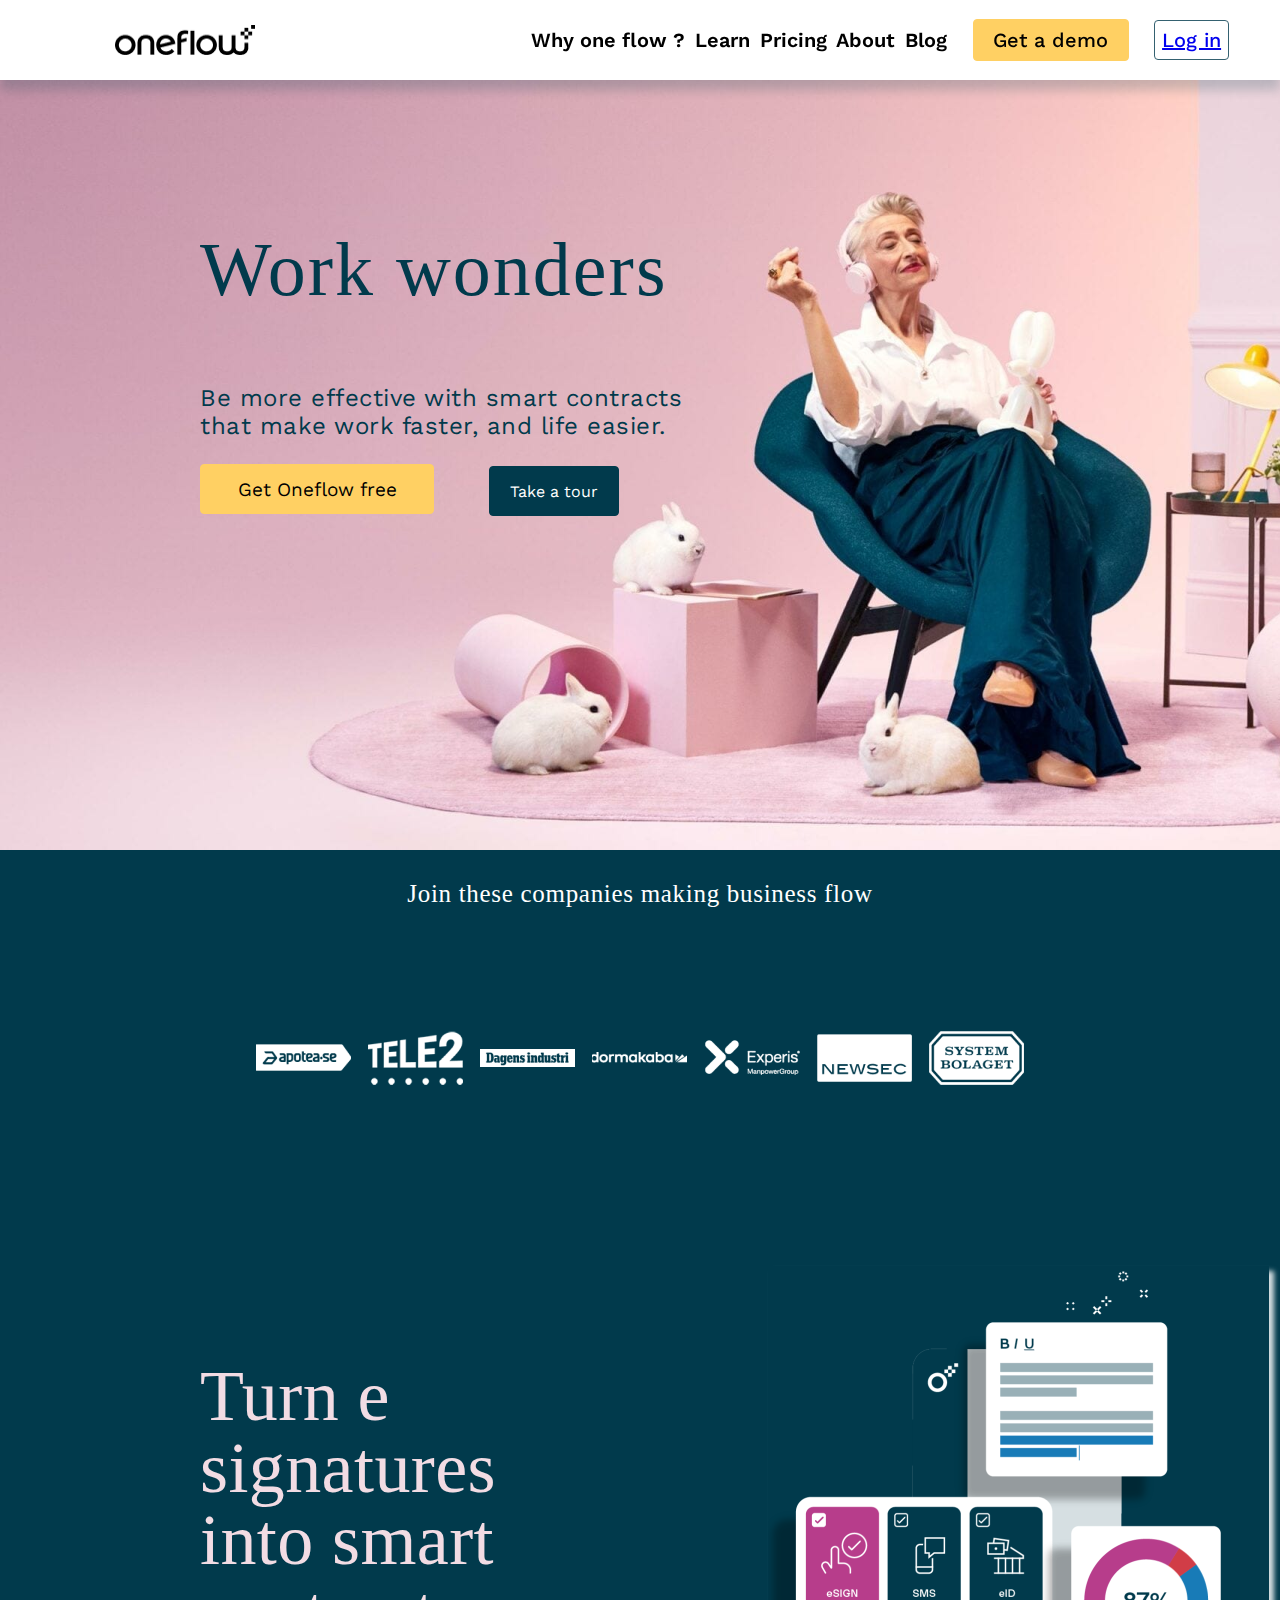
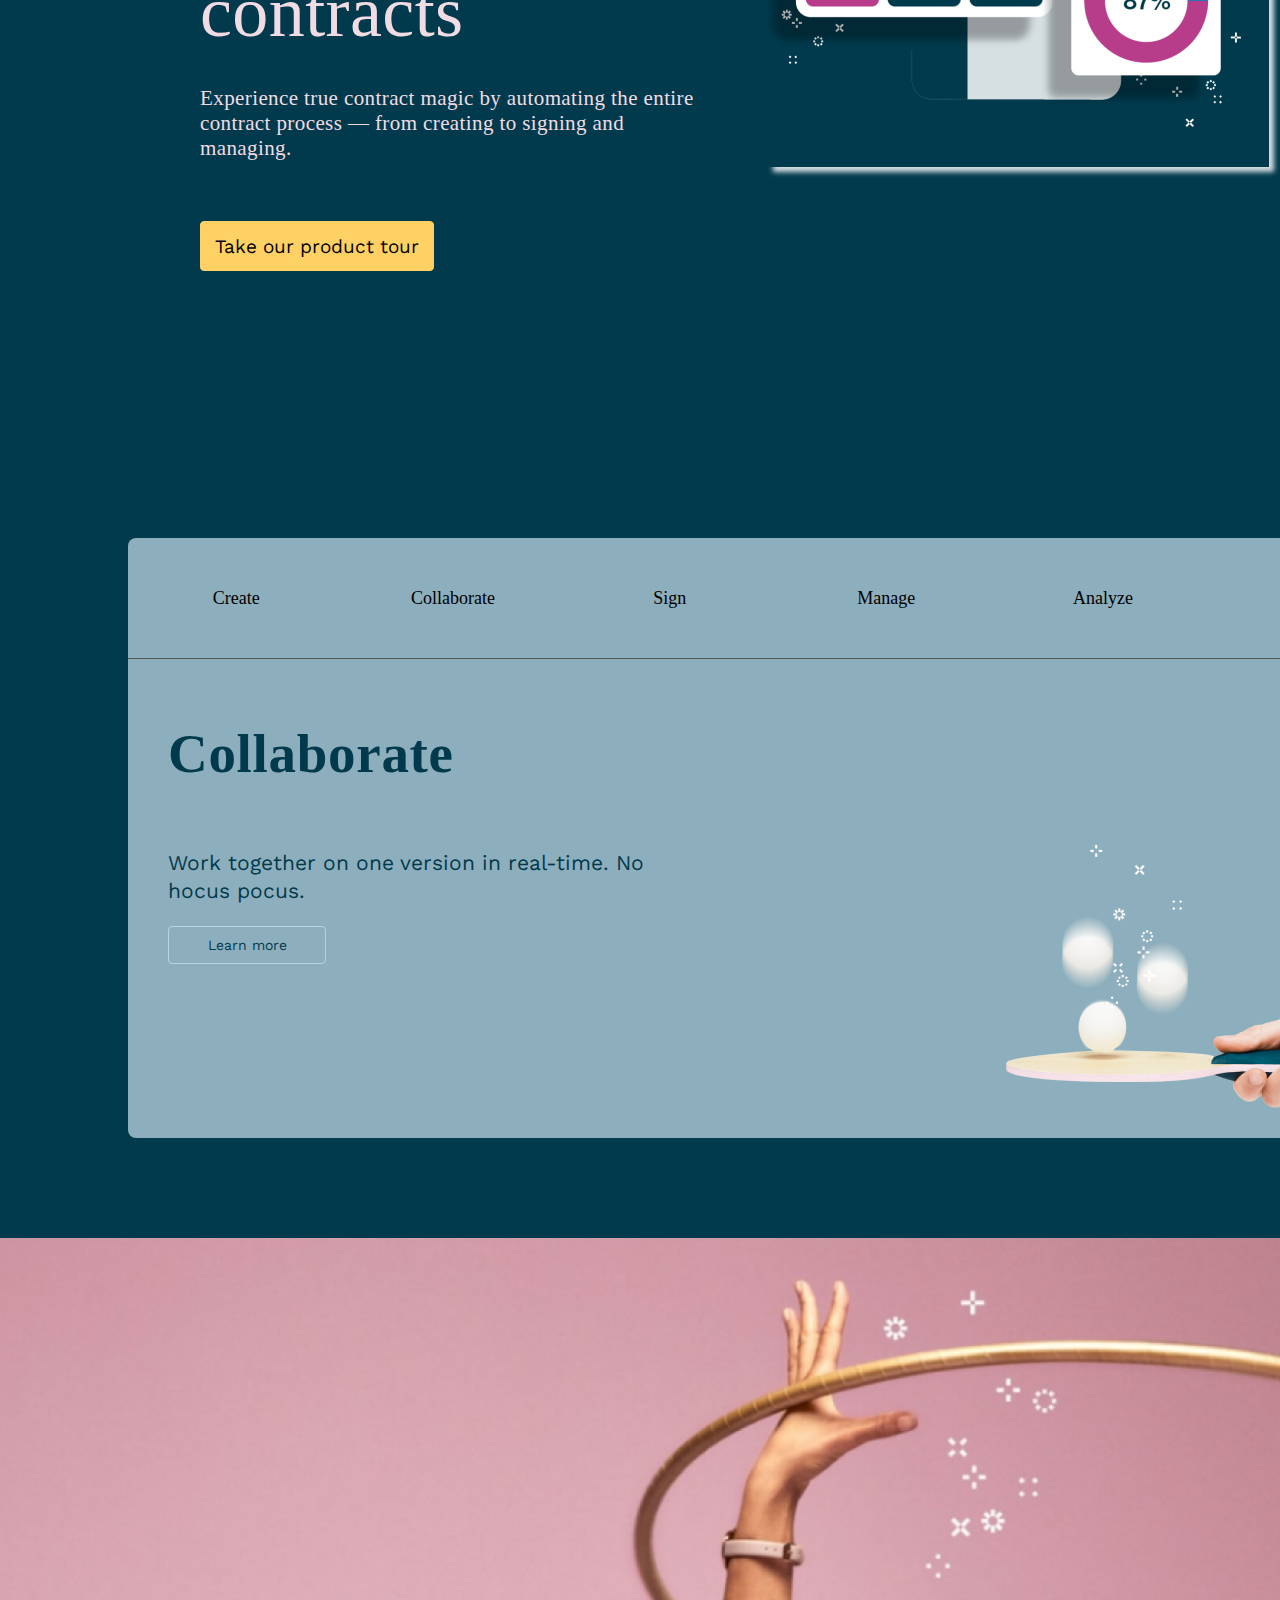
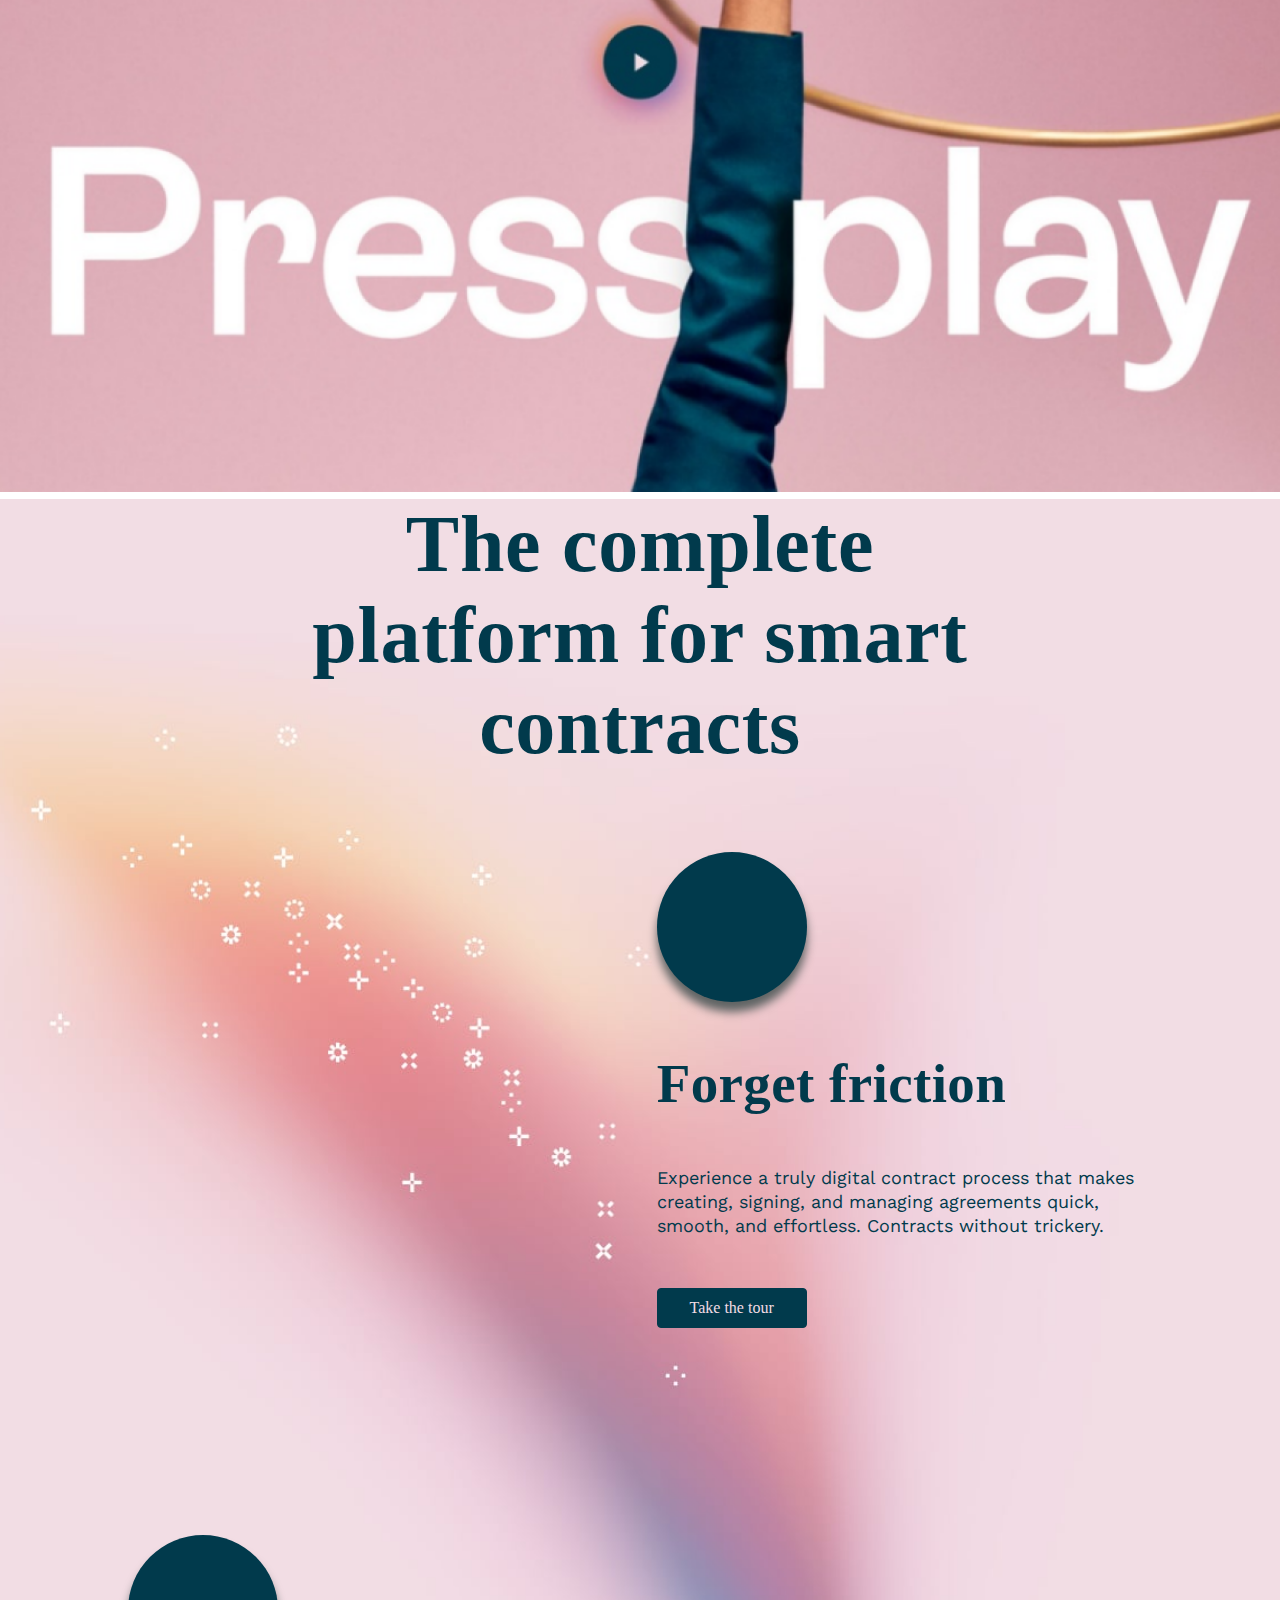
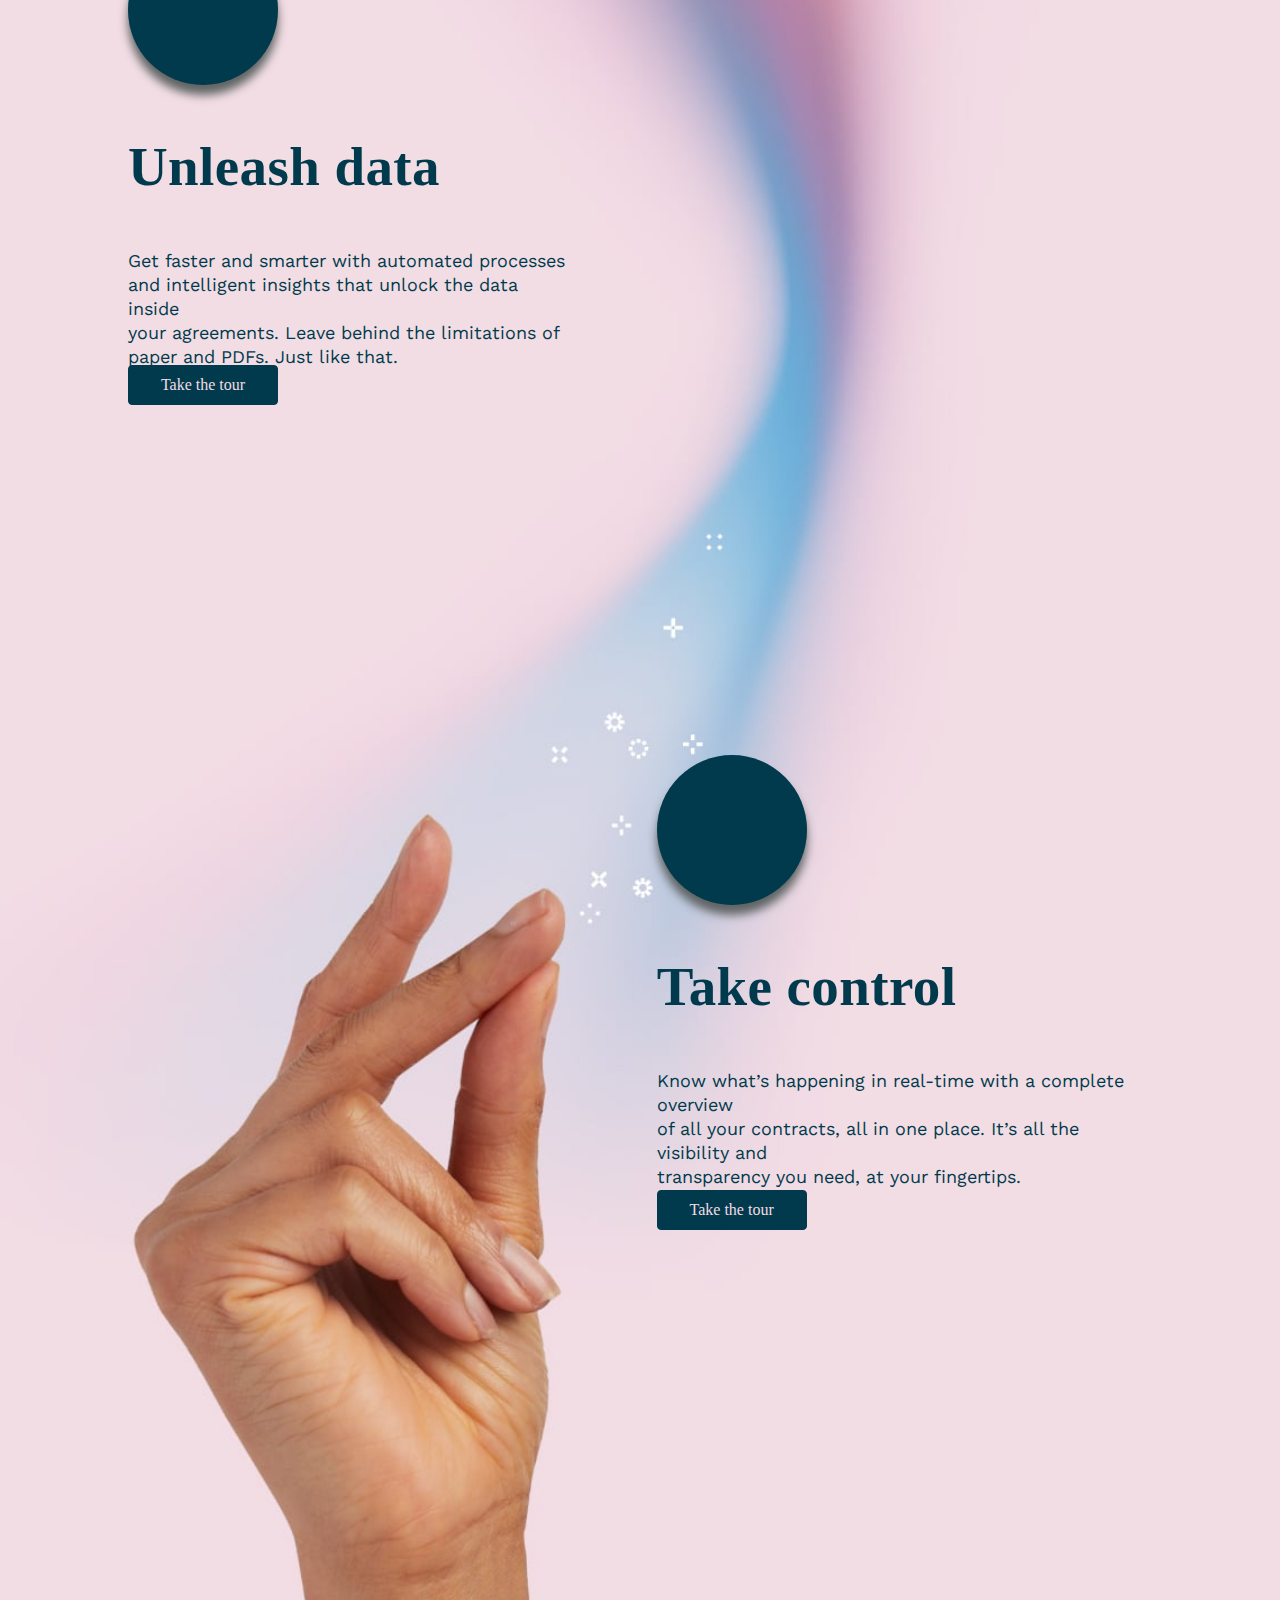
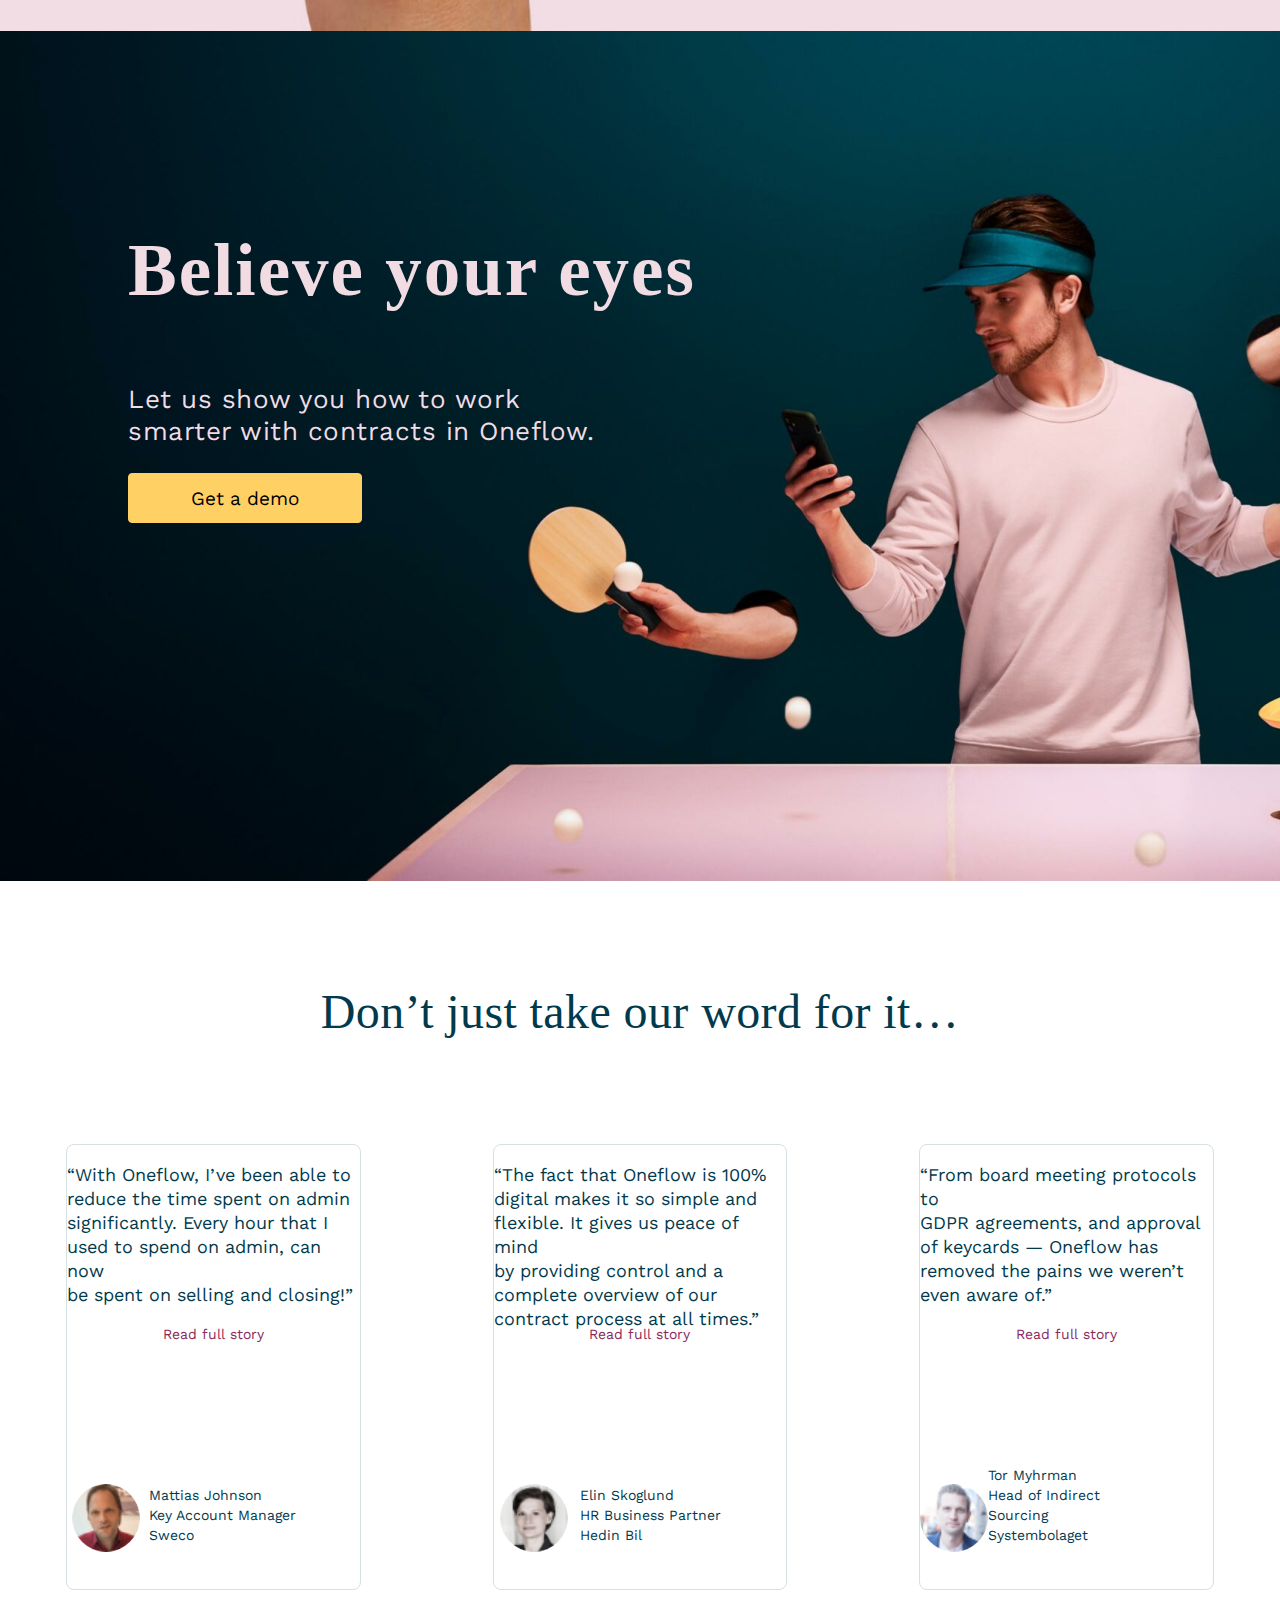
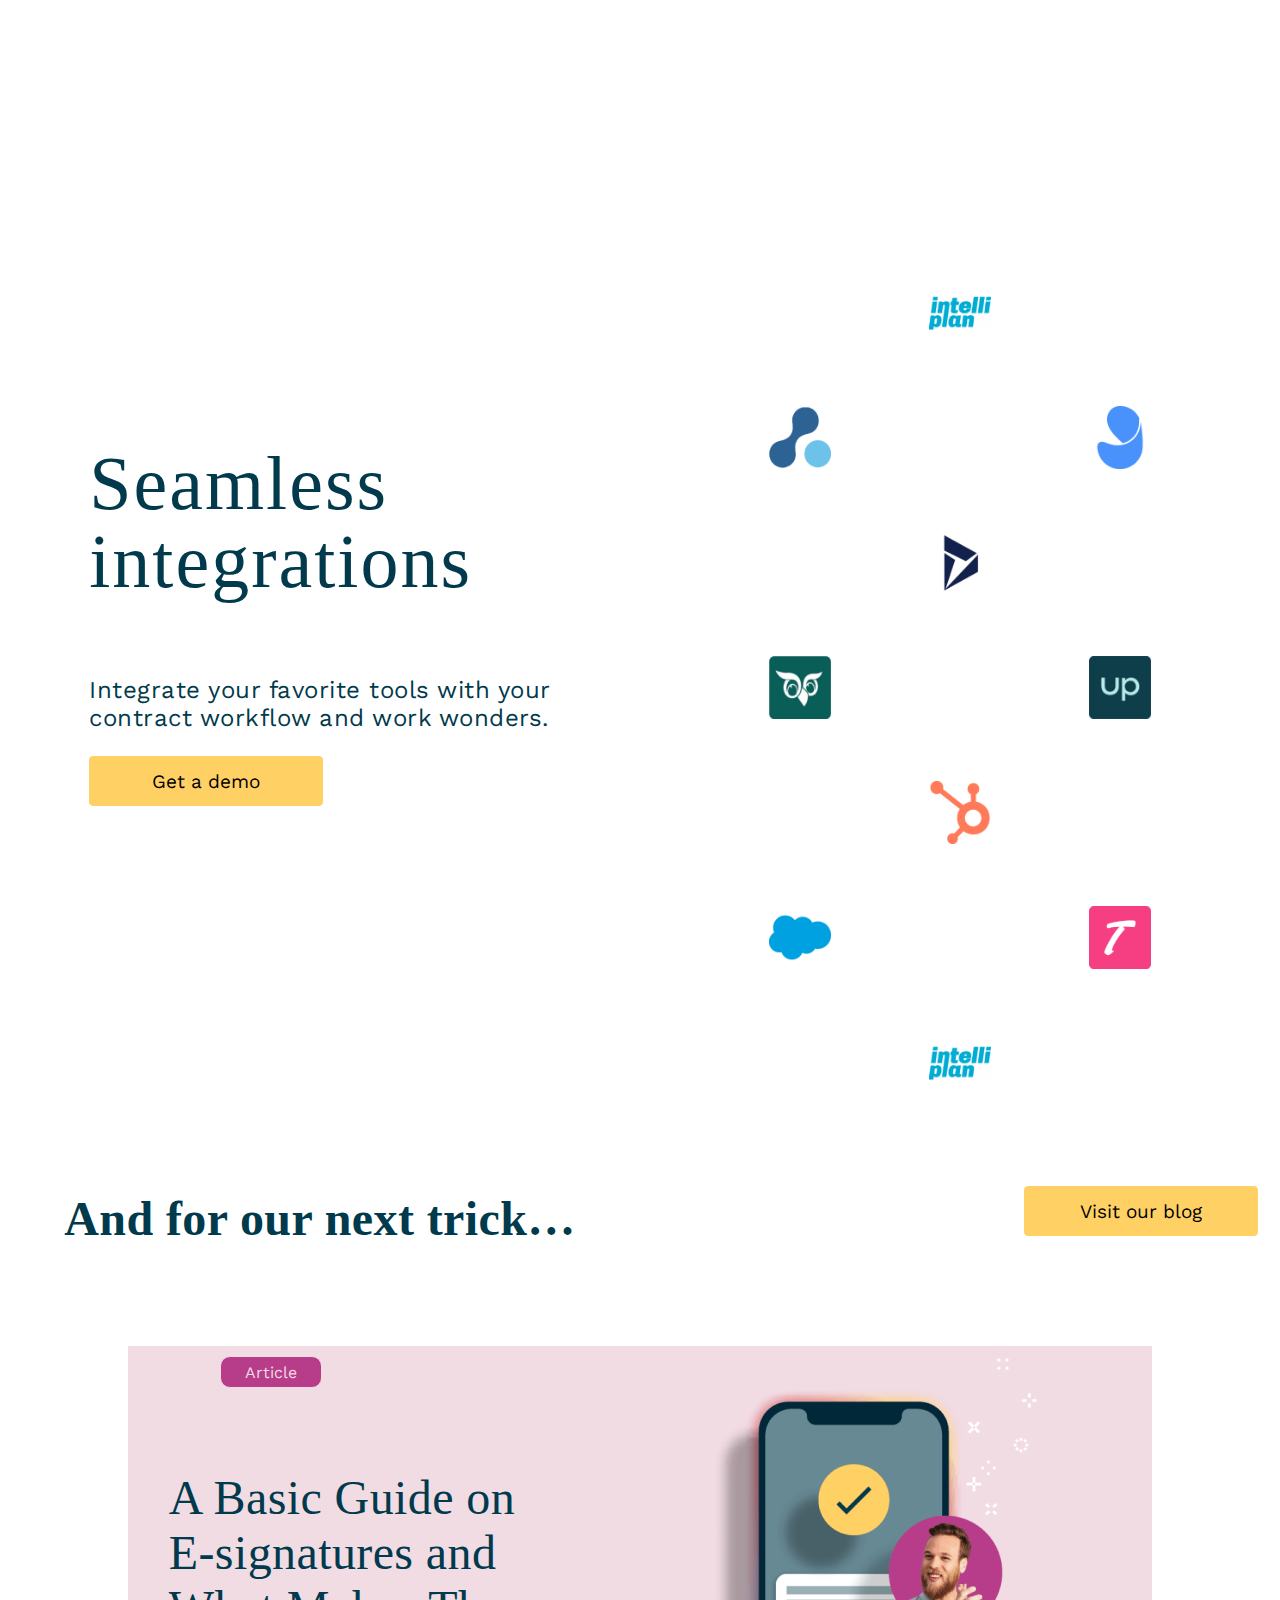
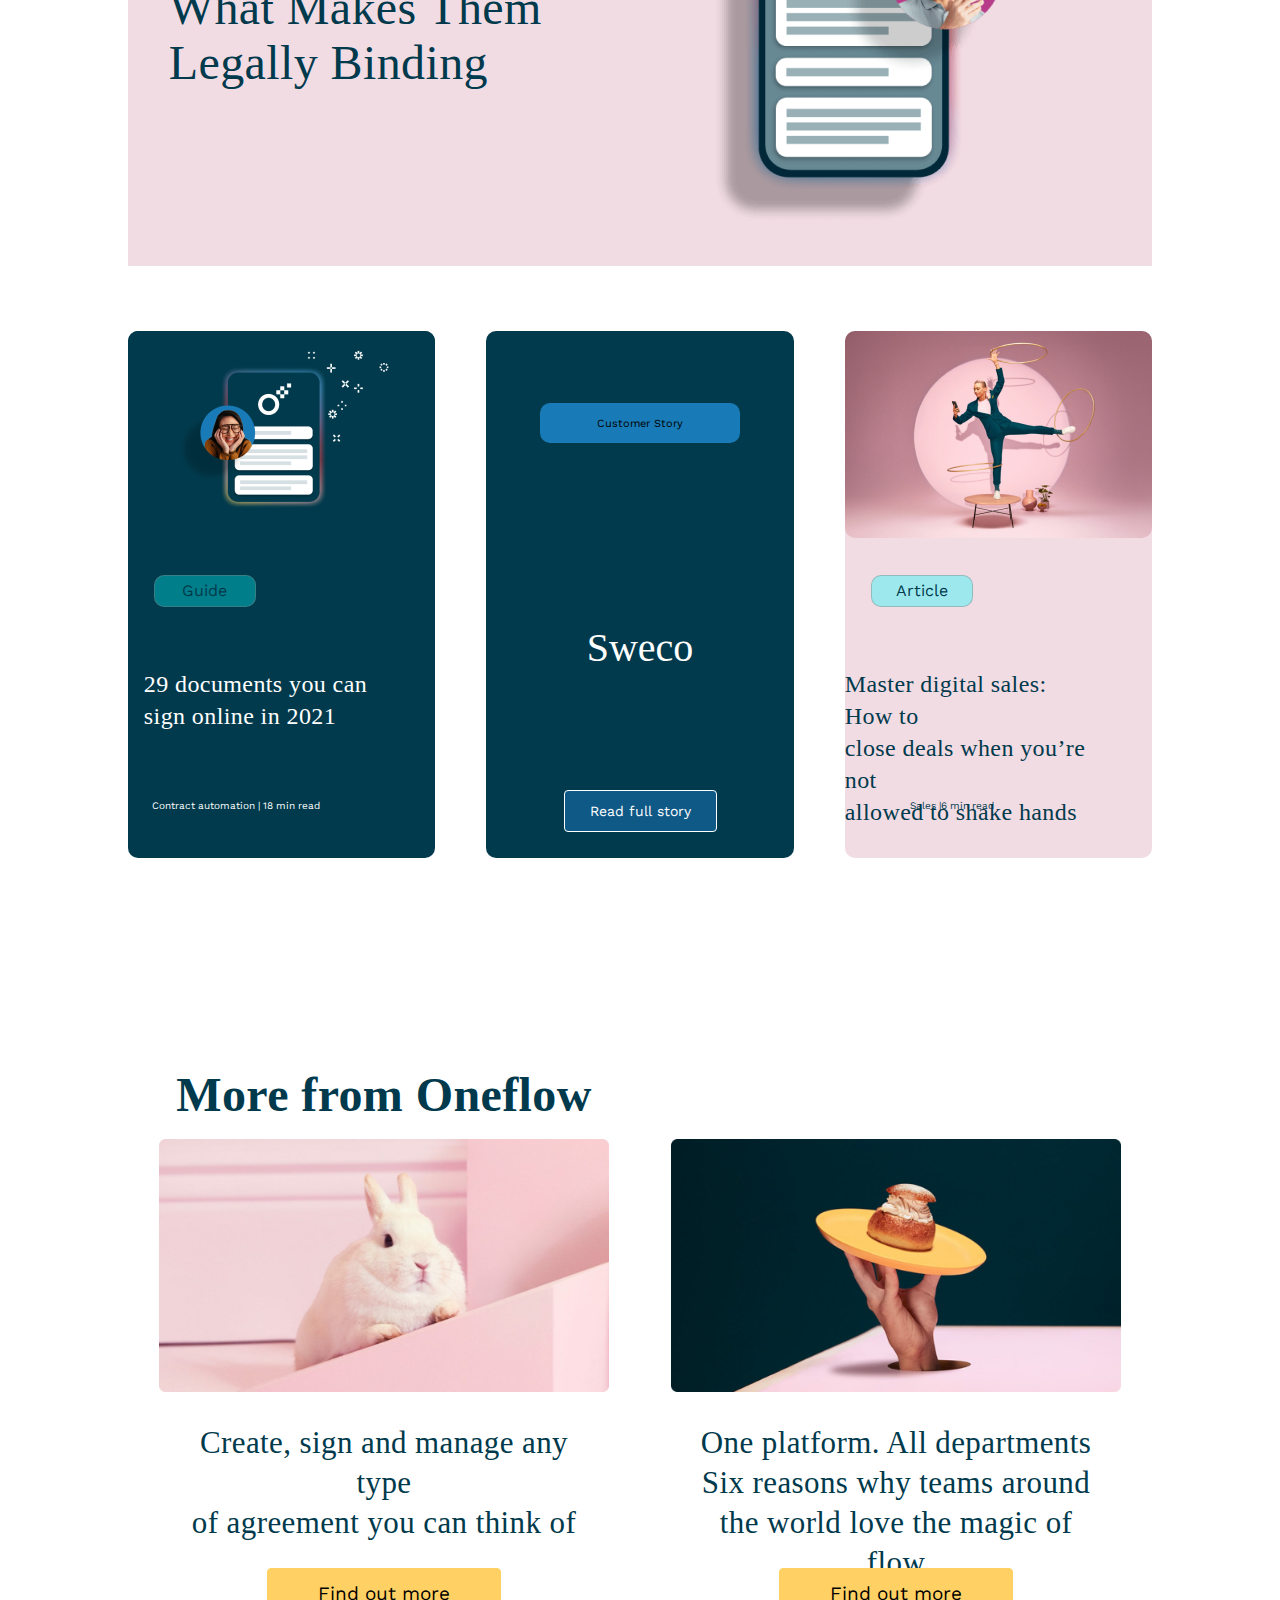
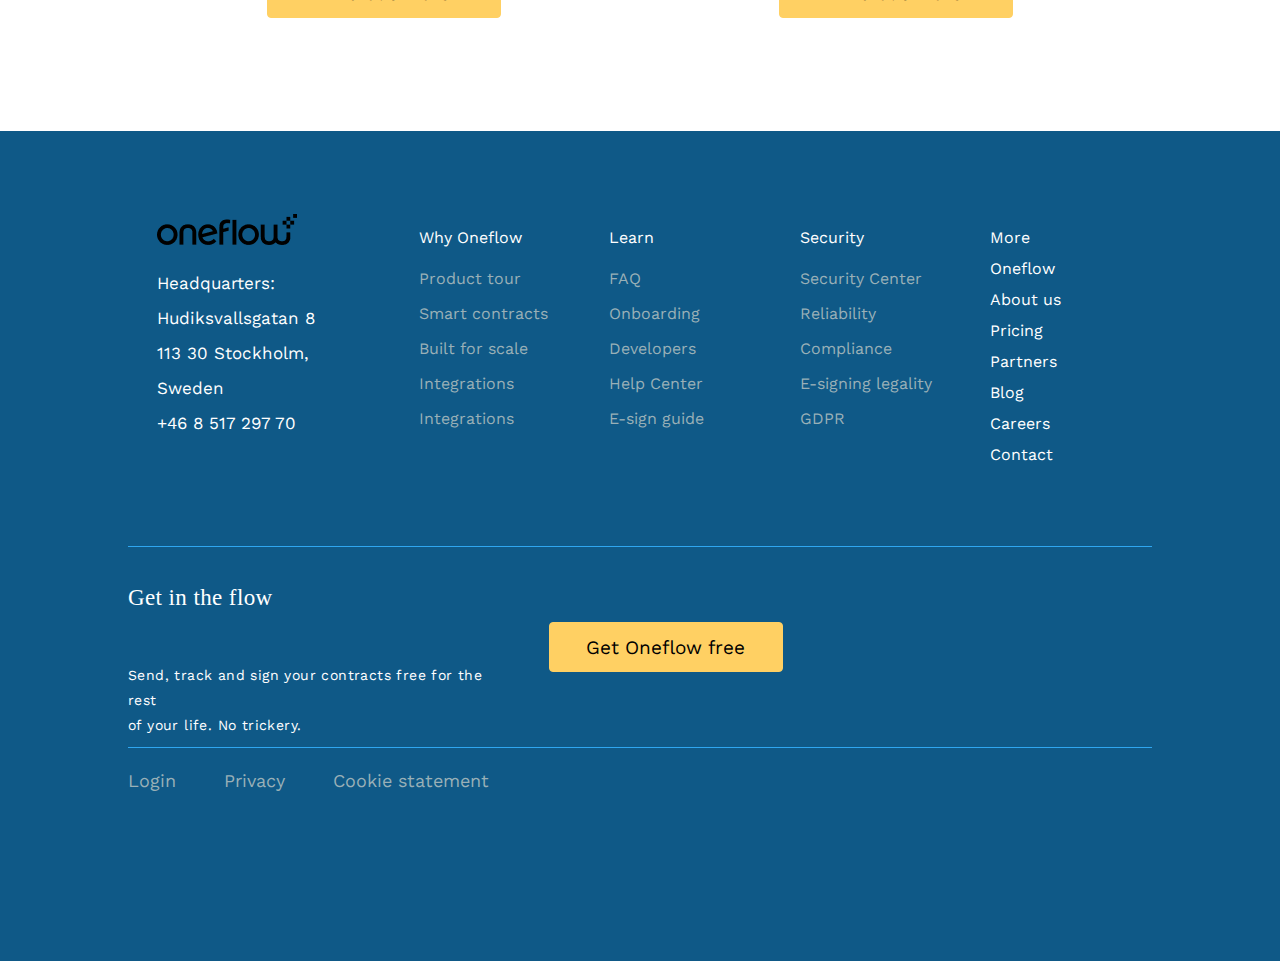
==== commit c92ac6c1: "i added new login_pagegit add ." ====
--- a/index.html
+++ b/index.html
@@ -7,6 +7,7 @@
     <meta name="viewport" content="width=device-width, initial-scale=1.0">
     <title>Document</title>
     <link rel="stylesheet" href="style.css">
+    <link rel="stylesheet" href="login_page.css">
     <link rel="preconnect" href="https://fonts.googleapis.com">
     <link rel="preconnect" href="https://fonts.gstatic.com" crossorigin>
     <link
@@ -29,13 +30,17 @@
                     <p class="hover">Why one flow ?</p>
                     <p class="hover">Learn</p>
                     <p class="hover">Pricing</p>
-                    <p class="hover">Abour</p>
+                    <p class="hover">About</p>
                     <p class="hover">Blog</p>
                 </div>
             </div>
             <div class="registration">
                 <div class="registration-demo hover">Get a demo</div>
-                <button class="registration-button hover">Log in</button>
+                <button id="log_in" class="registration-button hover"><a href="./log_in.page/lig_in.html">
+                        Log in
+                    </a>
+                </button>
+
                 <i class="fa-solid fa-earth-africa icon-earth hover"></i>
             </div>
 
@@ -454,6 +459,7 @@
         </div>
 
     </footer>
+    <script src="script.js"></script>
 </body>
 
 </html>--- a/style.css
+++ b/style.css
@@ -92,6 +92,7 @@
   font-weight: 500;
   font-size: 20px;
 }
+
 .icon-earth {
   font-size: 30px;
   color: #050606;
